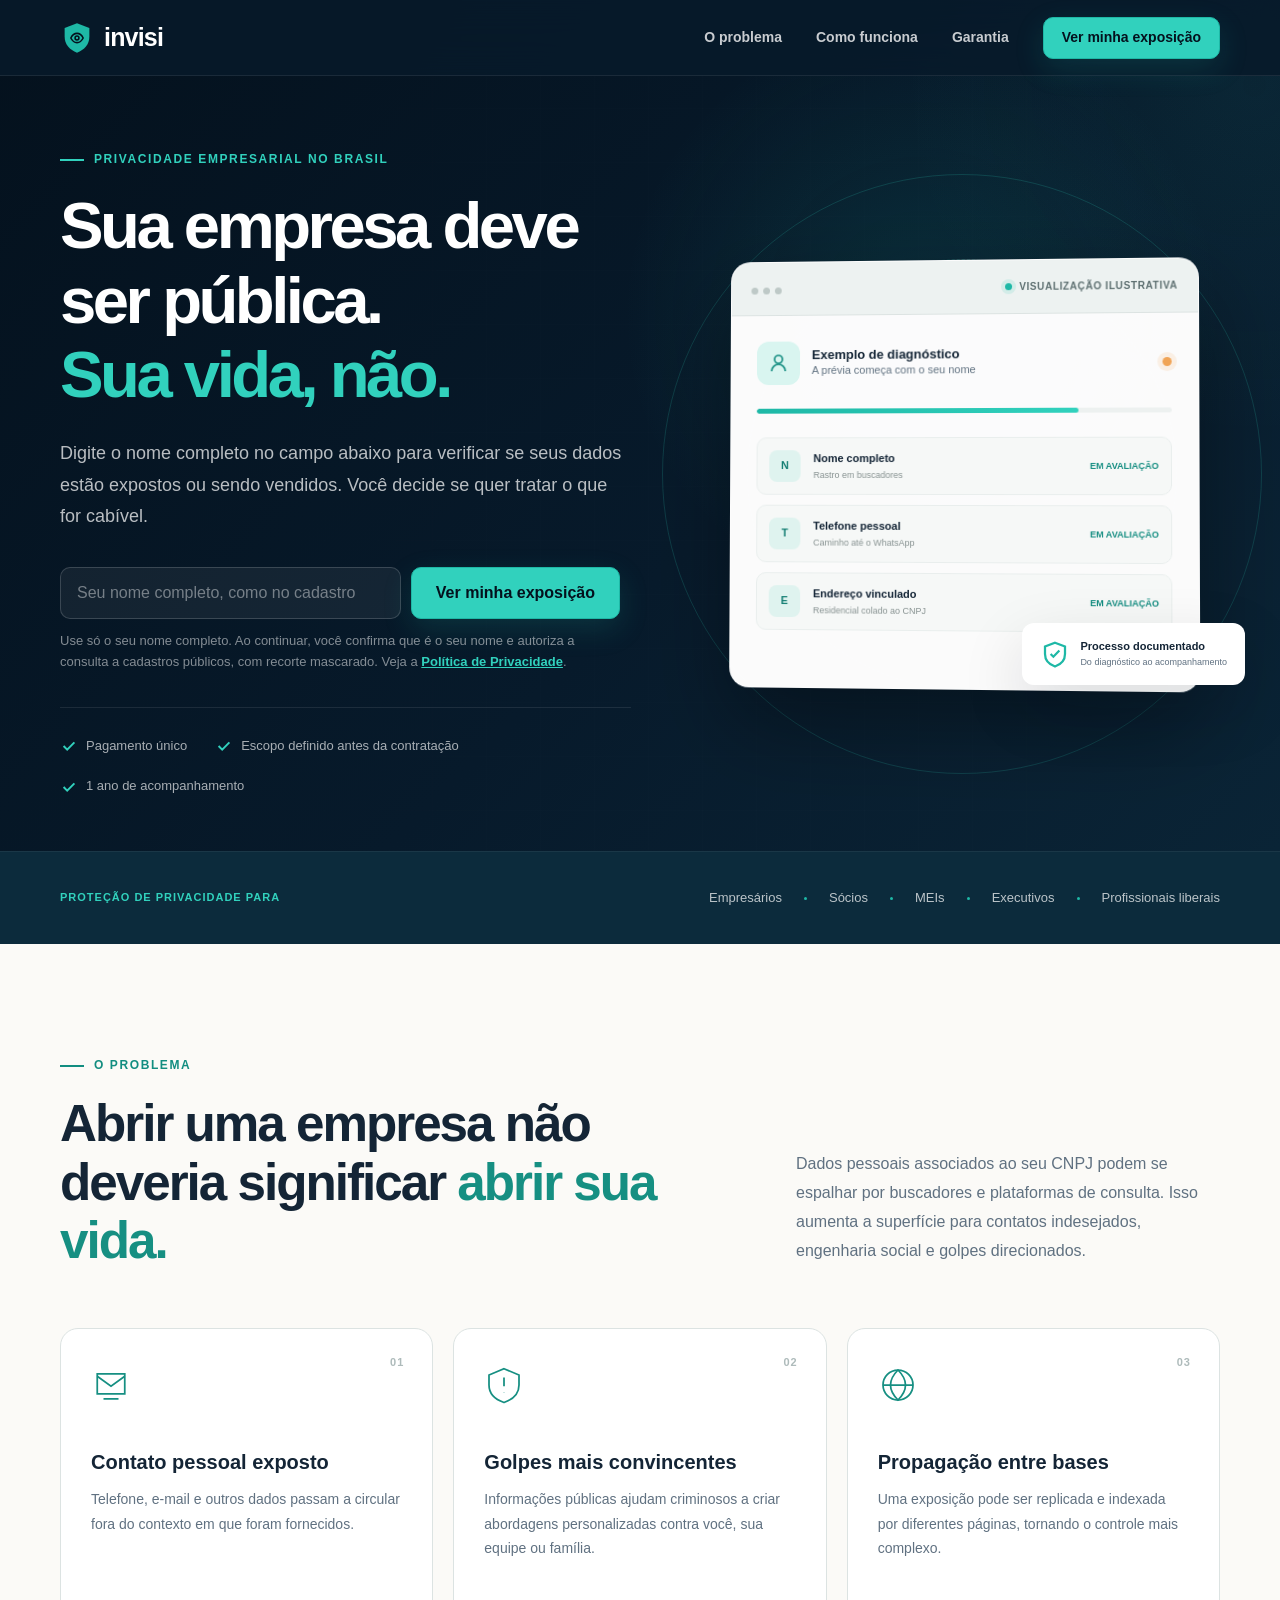
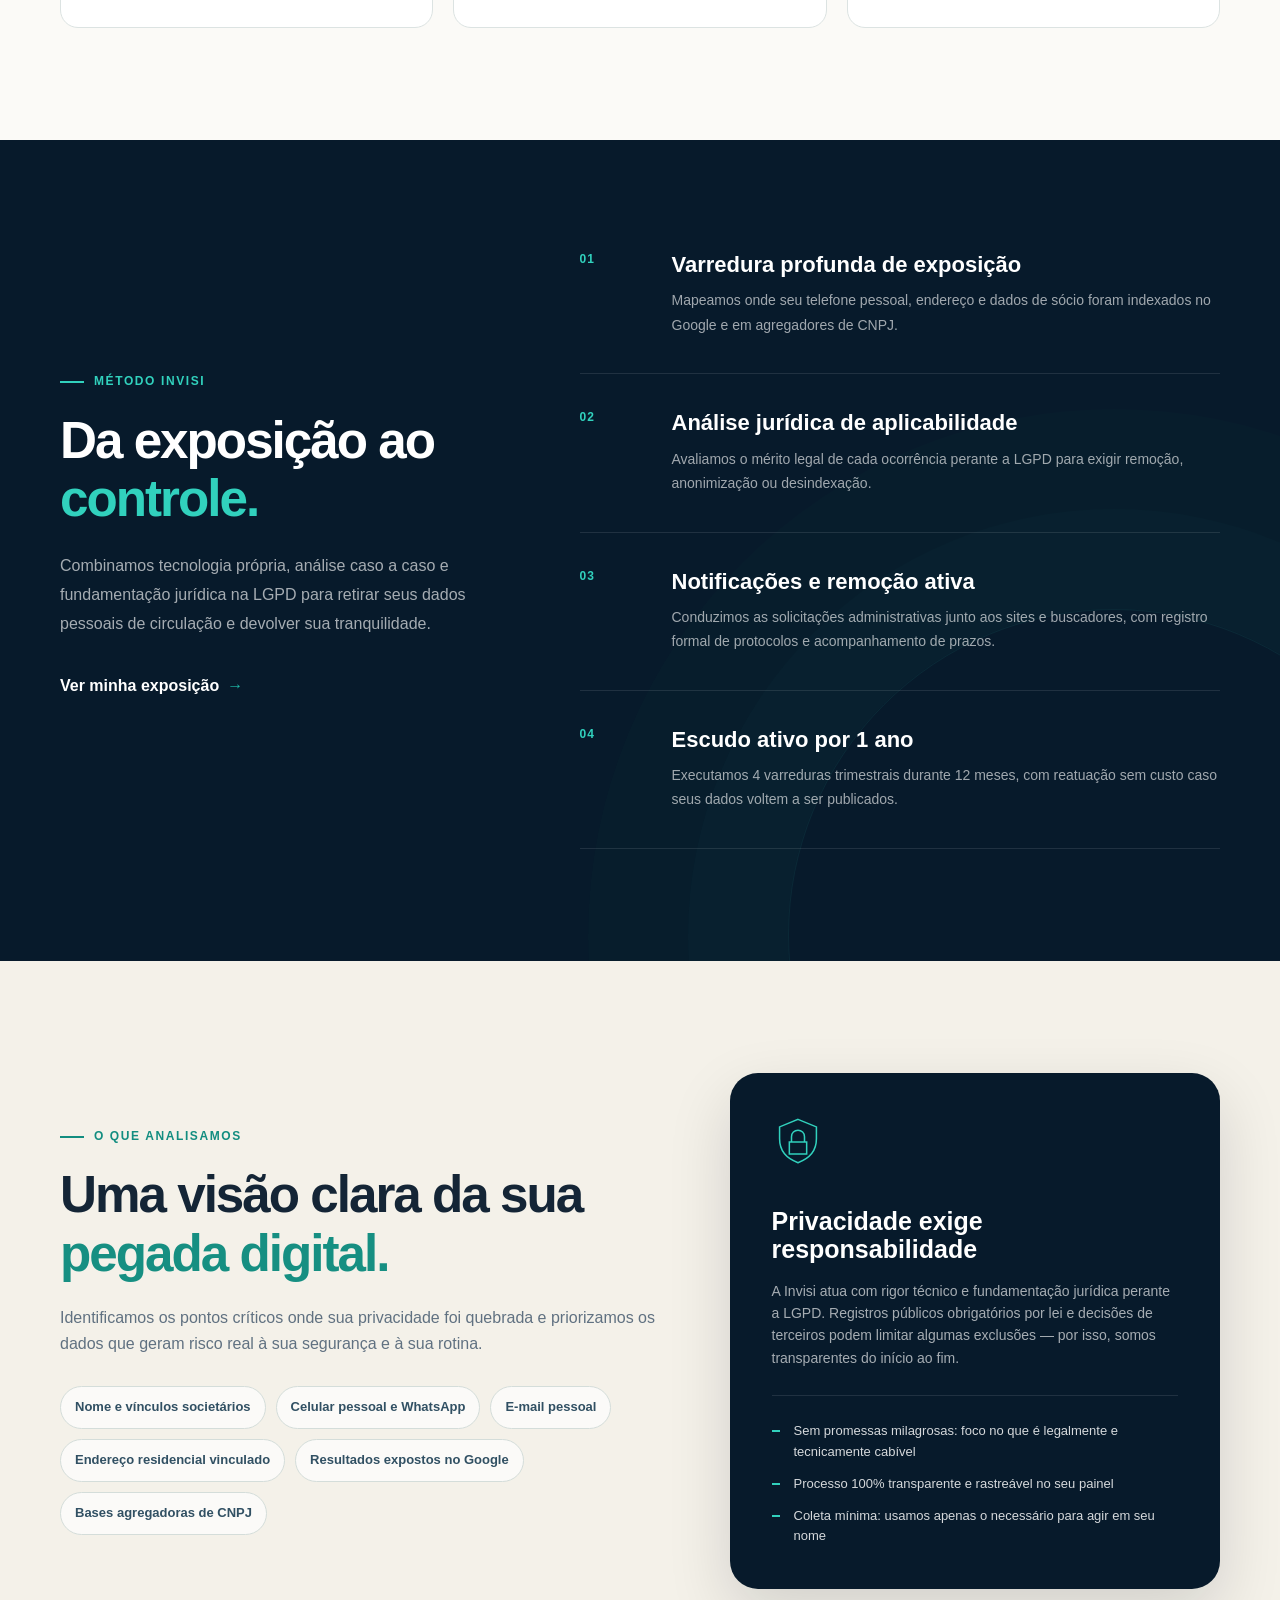
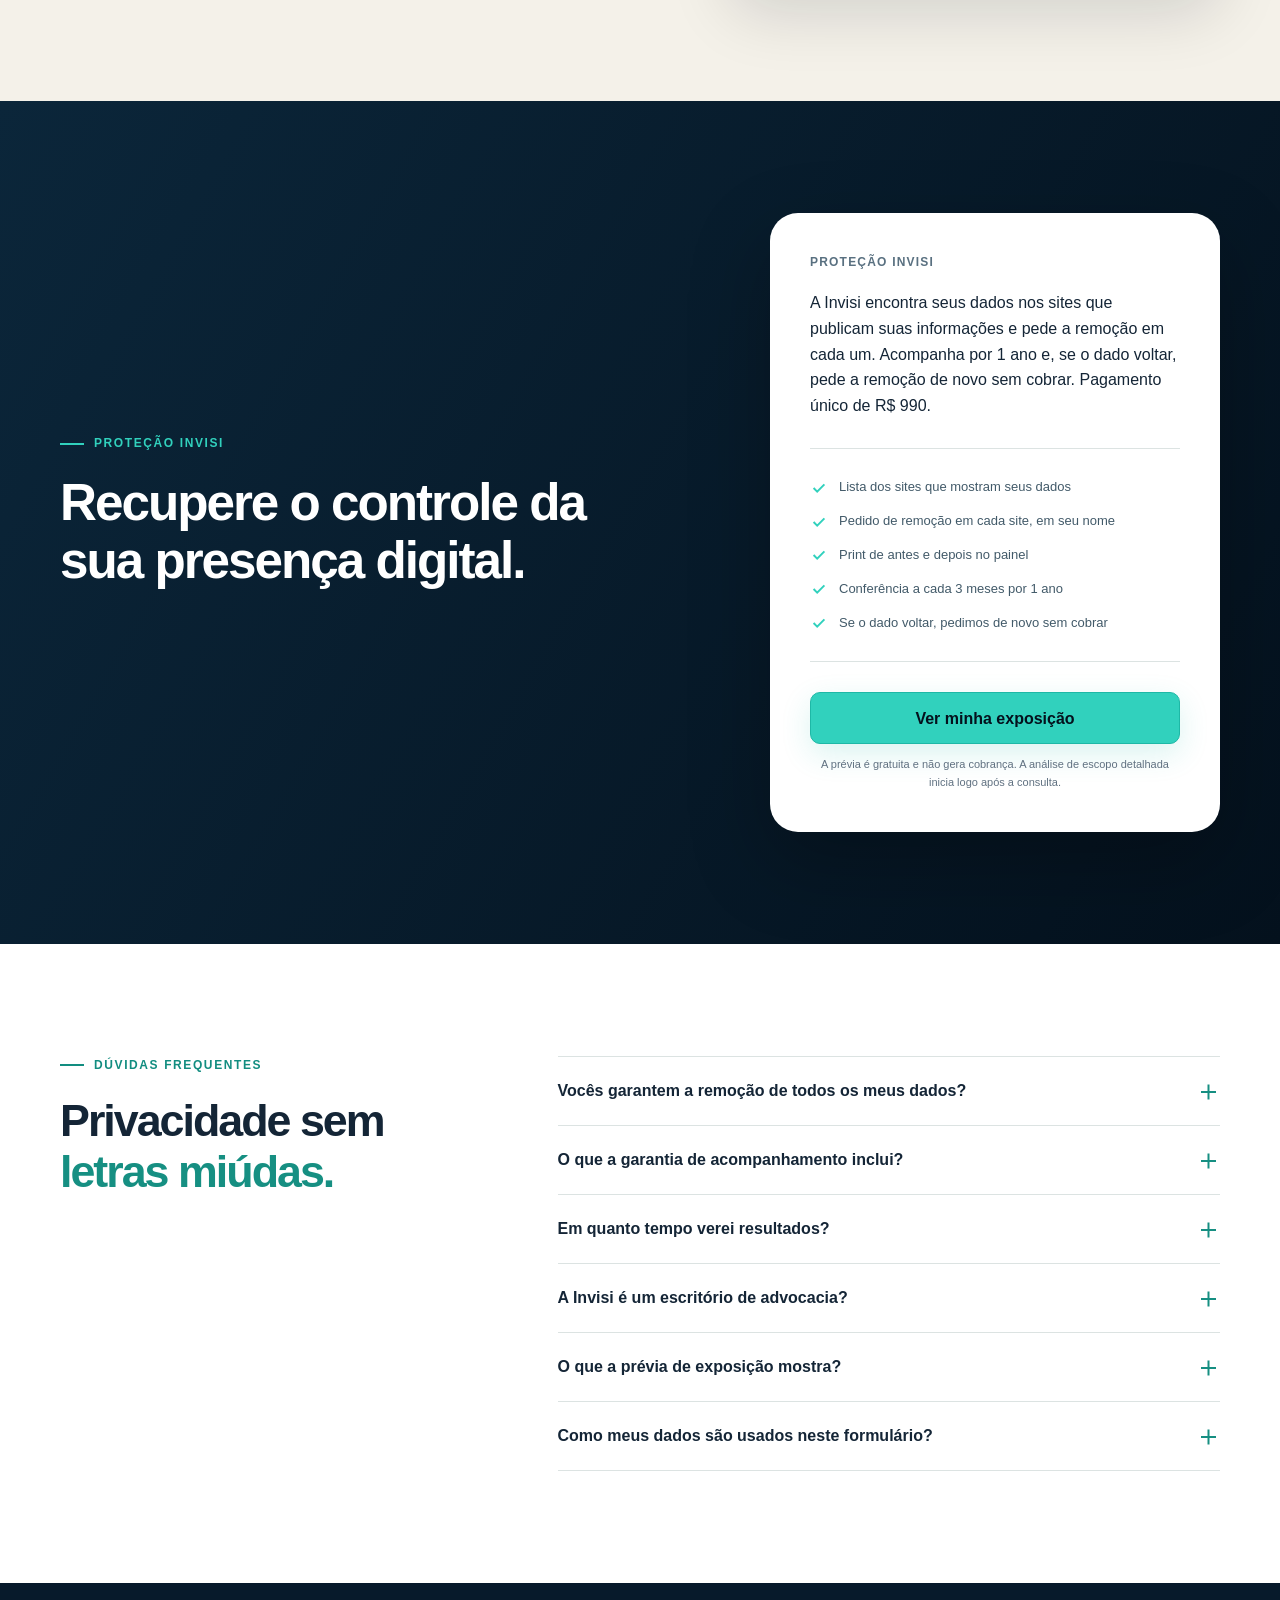
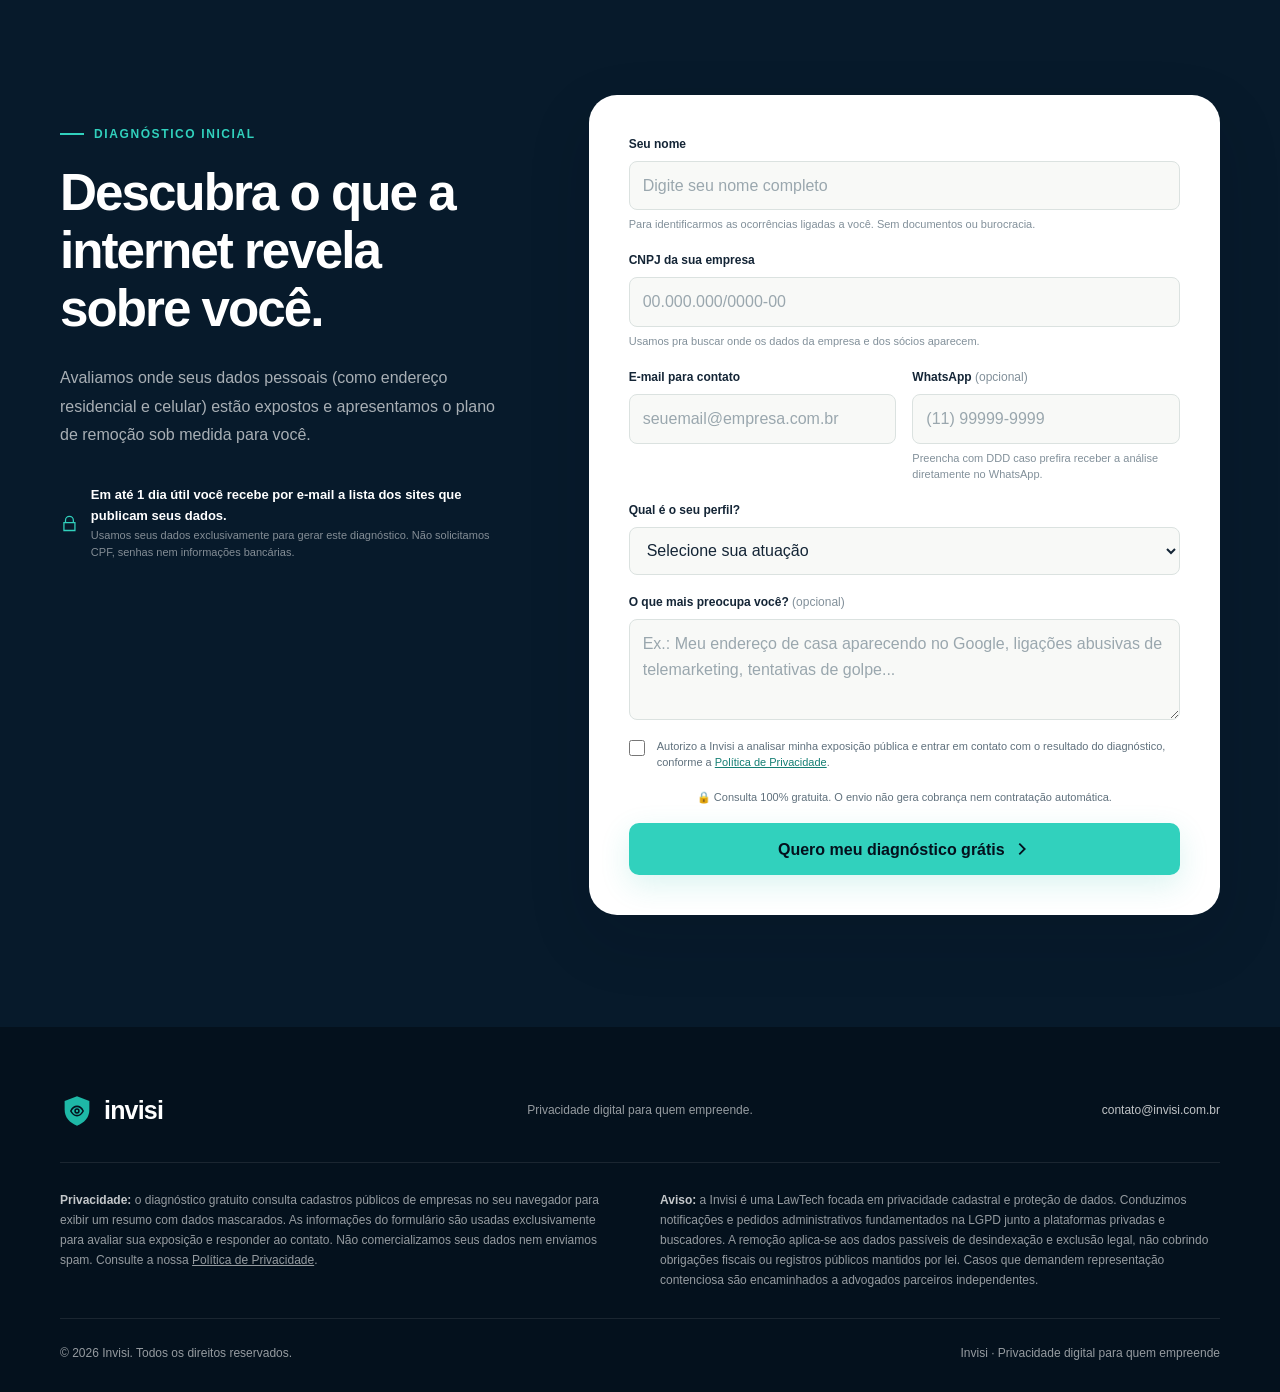
==== index.html @ 52945c20 "Mapeia ViewContent e Lead nos passos do funil, sem duplicar o Lead e sem ler os campos da página. A " ====
<!doctype html>
<html lang="pt-BR">
  <head>
    <meta charset="UTF-8" />
    <!-- Google tag (gtag.js) -->
    <script
      async
      src="https://www.googletagmanager.com/gtag/js?id=G-NJHBCVJHD8"
    ></script>
    <script>
      window.dataLayer = window.dataLayer || [];
      function gtag() {
        dataLayer.push(arguments);
      }
      gtag("js", new Date());
      gtag("config", "G-NJHBCVJHD8");
    </script>
    <!-- Meta Pixel Code -->
    <script>
      !function(f,b,e,v,n,t,s)
      {if(f.fbq)return;n=f.fbq=function(){n.callMethod?
      n.callMethod.apply(n,arguments):n.queue.push(arguments)};
      if(!f._fbq)f._fbq=n;n.push=n;n.loaded=!0;n.version='2.0';
      n.queue=[];t=b.createElement(e);t.async=!0;
      t.src=v;s=b.getElementsByTagName(e)[0];
      s.parentNode.insertBefore(t,s)}(window, document,'script',
      'https://connect.facebook.net/en_US/fbevents.js');
      fbq('set', 'autoConfig', false, '1470624634449778');
      fbq('init', '1470624634449778');
      fbq('track', 'PageView');
    </script>
    <!-- End Meta Pixel Code -->
    <meta name="viewport" content="width=device-width, initial-scale=1.0" />
    <meta
      name="description"
      content="A Invisi identifica a exposição de dados pessoais de empresários e conduz solicitações de remoção e desindexação quando aplicáveis, com acompanhamento por 1 ano."
    />
    <meta name="theme-color" content="#071a2b" />
    <meta
      property="og:title"
      content="Invisi | Privacidade para quem empreende"
    />
    <meta
      property="og:description"
      content="Sua empresa deve ser pública. Sua vida, não."
    />
    <meta property="og:type" content="website" />
    <meta property="og:locale" content="pt_BR" />
    <meta property="og:url" content="https://invisi.com.br/" />
    <link rel="canonical" href="https://invisi.com.br/" />
    <link rel="icon" href="favicon.svg" type="image/svg+xml" />
    <link rel="stylesheet" href="styles.css?v=20261016-1" />
    <title>Invisi | Privacidade para quem empreende</title>
  </head>
  <body>
    <noscript><img height="1" width="1" style="display:none" src="https://www.facebook.com/tr?id=1470624634449778&ev=PageView&noscript=1" /></noscript>
    <a class="skip-link" href="#conteudo">Ir para o conteúdo</a>

    <header class="site-header" id="inicio">
      <div class="container header-inner">
        <a class="brand" href="#inicio" aria-label="Invisi, página inicial">
          <svg class="brand-mark" viewBox="0 0 44 44" aria-hidden="true">
            <path
              d="M22 3 38 9v11c0 10.4-6.5 17.2-16 21C12.5 37.2 6 30.4 6 20V9l16-6Z"
            />
            <path d="M14 22s3-6 8-6 8 6 8 6-3 6-8 6-8-6-8-6Z" />
            <circle cx="22" cy="22" r="2.5" />
          </svg>
          <span>invisi</span>
        </a>

        <button
          class="menu-button"
          type="button"
          aria-expanded="false"
          aria-controls="main-nav"
        >
          <span class="sr-only">Abrir menu</span>
          <span></span><span></span><span></span>
        </button>

        <nav class="main-nav" id="main-nav" aria-label="Navegação principal">
          <a href="#problema">O problema</a>
          <a href="#como-funciona">Como funciona</a>
          <a href="#garantia">Garantia</a>
          <a class="button button-small" href="#espelho">Ver minha exposição</a>
        </nav>
      </div>
    </header>

    <main id="conteudo">
      <section class="hero">
        <div class="hero-grid container">
          <div class="hero-copy reveal">
            <p class="eyebrow">
              <span></span> Privacidade empresarial no Brasil
            </p>
            <h1>Sua empresa deve ser pública.<br /><em>Sua vida, não.</em></h1>
            <p class="hero-lead" data-mirror-lead>
              Digite o nome completo no campo abaixo para verificar se seus
              dados estão expostos ou sendo vendidos. Você decide se quer tratar
              o que for cabível.
            </p>
            <form
              class="mirror-form"
              id="espelho"
              action="#espelho"
              method="get"
              data-mirror-form
              novalidate
            >
              <label class="sr-only" for="mirror-name">Seu nome completo</label>
              <div class="mirror-row">
                <input
                  id="mirror-name"
                  name="nome"
                  type="text"
                  autocomplete="name"
                  maxlength="80"
                  spellcheck="false"
                  placeholder="Seu nome completo, como no cadastro"
                  aria-describedby="mirror-hint"
                  required
                />
                <button class="button" type="submit">
                  <span data-mirror-submit-label>Ver minha exposição</span>
                </button>
              </div>
              <p class="mirror-hint" id="mirror-hint">
                Use só o seu nome completo. Ao continuar, você confirma que é o
                seu nome e autoriza a consulta a cadastros públicos, com recorte
                mascarado. Veja a
                <a href="privacidade.html">Política de Privacidade</a>.
              </p>
              <p class="mirror-error" data-mirror-error role="alert" hidden></p>
            </form>
            <div class="mirror-conclusion" data-mirror-conclusion hidden>
              <p class="mirror-verdict" data-mirror-verdict></p>
              <div class="hero-actions">
                <a
                  class="button"
                  href="#avaliacao-inicial"
                  data-mirror-cta
                  data-intent-open
                  data-open-modal
                  >Quero meu diagnóstico grátis</a
                >
                <a class="text-link light" href="#como-funciona"
                  >Ver como a Invisi trata isso
                  <span aria-hidden="true">→</span></a
                >
              </div>
              <button class="mirror-reset" type="button" data-mirror-reset>
                Não é você? Corrigir o nome
              </button>
            </div>
            <ul class="trust-list" aria-label="Diferenciais">
              <li>
                <svg viewBox="0 0 20 20" aria-hidden="true">
                  <path d="m4 10 4 4 8-8" />
                </svg>
                Pagamento único
              </li>
              <li>
                <svg viewBox="0 0 20 20" aria-hidden="true">
                  <path d="m4 10 4 4 8-8" />
                </svg>
                Escopo definido antes da contratação
              </li>
              <li>
                <svg viewBox="0 0 20 20" aria-hidden="true">
                  <path d="m4 10 4 4 8-8" />
                </svg>
                1 ano de acompanhamento
              </li>
            </ul>
          </div>

          <div
            class="hero-visual reveal"
            data-mirror-visual
            aria-label="Prévia de exposição digital a partir do nome"
          >
            <div class="scan-card" data-mirror-card>
              <div class="scan-header">
                <div>
                  <span class="window-dot"></span
                  ><span class="window-dot"></span
                  ><span class="window-dot"></span>
                </div>
                <span class="secure-label"
                  ><span></span>
                  <b data-mirror-label>Visualização ilustrativa</b></span
                >
              </div>
              <div class="scan-body">
                <div class="identity-row">
                  <div class="identity-icon">
                    <svg viewBox="0 0 24 24" aria-hidden="true">
                      <path
                        d="M12 12a4 4 0 1 0 0-8 4 4 0 0 0 0 8Zm7 8a7 7 0 0 0-14 0"
                      />
                    </svg>
                  </div>
                  <div>
                    <strong data-mirror-who>Exemplo de diagnóstico</strong
                    ><span data-mirror-status
                      >A prévia começa com o seu nome</span
                    >
                  </div>
                  <div class="pulse-dot" data-mirror-pulse></div>
                </div>
                <div class="scan-progress" data-mirror-progress>
                  <span></span>
                </div>
                <div class="result-list" data-mirror-results>
                  <div class="result-item">
                    <span class="result-icon">N</span>
                    <div>
                      <strong>Nome completo</strong
                      ><small>Rastro em buscadores</small>
                    </div>
                    <b>Em avaliação</b>
                  </div>
                  <div class="result-item">
                    <span class="result-icon">T</span>
                    <div>
                      <strong>Telefone pessoal</strong
                      ><small>Caminho até o WhatsApp</small>
                    </div>
                    <b>Em avaliação</b>
                  </div>
                  <div class="result-item">
                    <span class="result-icon">E</span>
                    <div>
                      <strong>Endereço vinculado</strong
                      ><small>Residencial colado ao CNPJ</small>
                    </div>
                    <b>Em avaliação</b>
                  </div>
                </div>
                <p
                  class="mirror-live"
                  data-mirror-live
                  role="status"
                  aria-live="polite"
                ></p>
                <div class="mirror-insight" data-mirror-insight hidden></div>
                <a
                  class="button button-full mirror-card-cta"
                  href="#avaliacao-inicial"
                  data-mirror-card-cta
                  data-intent-open
                  data-open-modal
                  hidden
                  >Quero meu diagnóstico grátis</a
                >
              </div>
            </div>
            <div class="floating-badge badge-shield">
              <svg viewBox="0 0 24 24" aria-hidden="true">
                <path
                  d="M12 3 20 6v6c0 5-3.2 8.3-8 10-4.8-1.7-8-5-8-10V6l8-3Z"
                />
                <path d="m8.5 12 2.2 2.2 4.8-5" />
              </svg>
              <span
                ><strong>Processo documentado</strong
                ><small>Do diagnóstico ao acompanhamento</small></span
              >
            </div>
            <div class="privacy-orbit orbit-one"></div>
            <div class="privacy-orbit orbit-two"></div>
          </div>
        </div>
      </section>

      <section class="context-strip" aria-label="Público atendido">
        <div class="container strip-inner">
          <p>Proteção de privacidade para</p>
          <div class="audience-list">
            <span>Empresários</span><i></i><span>Sócios</span><i></i
            ><span>MEIs</span><i></i><span>Executivos</span><i></i
            ><span>Profissionais liberais</span>
          </div>
        </div>
      </section>

      <section class="problem section" id="problema">
        <div class="container">
          <div class="section-heading split-heading reveal">
            <div>
              <p class="eyebrow dark"><span></span> O problema</p>
              <h2>
                Abrir uma empresa não deveria significar
                <em>abrir sua vida.</em>
              </h2>
            </div>
            <p>
              Dados pessoais associados ao seu CNPJ podem se espalhar por
              buscadores e plataformas de consulta. Isso aumenta a superfície
              para contatos indesejados, engenharia social e golpes
              direcionados.
            </p>
          </div>

          <div class="risk-grid">
            <article class="risk-card reveal">
              <span class="card-number">01</span>
              <svg viewBox="0 0 32 32" aria-hidden="true">
                <path d="M5 7h22v16H5z" />
                <path d="m5 9 11 8L27 9M10 27h12" />
              </svg>
              <h3>Contato pessoal exposto</h3>
              <p>
                Telefone, e-mail e outros dados passam a circular fora do
                contexto em que foram fornecidos.
              </p>
            </article>
            <article class="risk-card reveal">
              <span class="card-number">02</span>
              <svg viewBox="0 0 32 32" aria-hidden="true">
                <path
                  d="M16 3 28 8v8c0 7-4.7 11.5-12 14C8.7 27.5 4 23 4 16V8l12-5Z"
                />
                <path d="M16 10v7m0 5v.1" />
              </svg>
              <h3>Golpes mais convincentes</h3>
              <p>
                Informações públicas ajudam criminosos a criar abordagens
                personalizadas contra você, sua equipe ou família.
              </p>
            </article>
            <article class="risk-card reveal">
              <span class="card-number">03</span>
              <svg viewBox="0 0 32 32" aria-hidden="true">
                <circle cx="16" cy="16" r="12" />
                <path
                  d="M4 16h24M16 4c4 4 6 8 6 12s-2 8-6 12c-4-4-6-8-6-12s2-8 6-12Z"
                />
              </svg>
              <h3>Propagação entre bases</h3>
              <p>
                Uma exposição pode ser replicada e indexada por diferentes
                páginas, tornando o controle mais complexo.
              </p>
            </article>
          </div>
        </div>
      </section>

      <!--
        BACKUP — copys originais do Bloco 2 (method, scope, offer) antes da atualização.
        Para reverter: apague o bloco ativo abaixo (de <section class="method section"> até o </section> da offer) e descomente este trecho.
      <section class="method section" id="como-funciona">
        <div class="container method-grid">
          <div class="method-intro reveal">
            <p class="eyebrow"><span></span> Método Invisi</p>
            <h2>Da exposição ao <em>controle.</em></h2>
            <p>
              Combinamos tecnologia, análise e um processo orientado pelos
              direitos previstos na LGPD para tratar cada ocorrência de forma
              responsável.
            </p>
            <a class="text-link light" href="#espelho"
              >Ver minha exposição <span aria-hidden="true">→</span></a
            >
          </div>

          <ol class="steps-list">
            <li class="reveal">
              <span>01</span>
              <div>
                <h3>Varredura de exposição</h3>
                <p>
                  Mapeamos referências aos seus dados pessoais em buscadores e
                  fontes online relevantes.
                </p>
              </div>
            </li>
            <li class="reveal">
              <span>02</span>
              <div>
                <h3>Análise de aplicabilidade</h3>
                <p>
                  Classificamos as ocorrências e avaliamos quais medidas são
                  cabíveis em cada fonte.
                </p>
              </div>
            </li>
            <li class="reveal">
              <span>03</span>
              <div>
                <h3>Solicitações e acompanhamento</h3>
                <p>
                  Conduzimos pedidos elegíveis, registramos respostas e
                  acompanhamos o andamento.
                </p>
              </div>
            </li>
            <li class="reveal">
              <span>04</span>
              <div>
                <h3>Acompanhamento definido</h3>
                <p>
                  Durante 1 ano, fazemos quatro verificações trimestrais das
                  ocorrências tratadas no diagnóstico inicial.
                </p>
              </div>
            </li>
          </ol>
        </div>
      </section>

      <section class="scope section">
        <div class="container scope-grid">
          <div class="scope-panel reveal">
            <p class="eyebrow dark"><span></span> O que analisamos</p>
            <h2>Uma visão clara da sua <em>pegada digital.</em></h2>
            <p>
              O diagnóstico prioriza dados que possam ampliar riscos à sua
              privacidade pessoal.
            </p>
            <div class="scope-tags">
              <span>Nome e vínculos</span>
              <span>Telefone pessoal</span>
              <span>E-mail exposto</span>
              <span>Endereço associado</span>
              <span>Resultados em buscadores</span>
              <span>Bases agregadoras</span>
            </div>
          </div>
          <aside class="principles-card reveal">
            <svg viewBox="0 0 48 48" aria-hidden="true">
              <path
                d="M24 4 41 11v11c0 11.2-6.7 18.3-17 22-10.3-3.7-17-10.8-17-22V11l17-7Z"
              />
              <path d="M18 25v-5a6 6 0 0 1 12 0v5m-14 0h16v11H16z" />
            </svg>
            <h3>Privacidade exige responsabilidade</h3>
            <p>
              A Invisi atua apenas sobre medidas técnica e juridicamente
              aplicáveis. Registros públicos, obrigações legais e decisões de
              terceiros podem limitar uma remoção.
            </p>
            <ul>
              <li>Sem promessas impossíveis</li>
              <li>Processo rastreável</li>
              <li>Coleta mínima de dados</li>
            </ul>
          </aside>
        </div>
      </section>

      <section class="offer section" id="garantia">
        <div class="container offer-grid">
          <div class="offer-copy reveal">
            <p class="eyebrow"><span></span> Proteção Invisi</p>
            <h2>Recupere o controle da sua presença digital.</h2>
            <p>Diagnóstico, atuação e acompanhamento em um único serviço.</p>
            <div class="guarantee-callout">
              <span class="guarantee-icon">1</span>
              <div>
                <strong>Garantia de acompanhamento por 1 ano</strong>
                <p>
                  Após o relatório inicial, fazemos quatro revisões trimestrais
                  do que entrou no escopo. Se algo reaparecer, analisamos de
                  novo e reapresentamos os pedidos que ainda forem cabíveis, sem
                  cobrança extra. A garantia cobre execução e acompanhamento —
                  não decisões de terceiros nem a remoção de todos os dados da
                  internet.
                </p>
              </div>
            </div>
          </div>

          <div class="price-card reveal">
            <p>Proteção Invisi</p>
            <ul>
              <li>
                <svg viewBox="0 0 20 20" aria-hidden="true">
                  <path d="m4 10 4 4 8-8" /></svg
                >Diagnóstico de exposição
              </li>
              <li>
                <svg viewBox="0 0 20 20" aria-hidden="true">
                  <path d="m4 10 4 4 8-8" /></svg
                >Análise individual das ocorrências
              </li>
              <li>
                <svg viewBox="0 0 20 20" aria-hidden="true">
                  <path d="m4 10 4 4 8-8" /></svg
                >Solicitações elegíveis de tratamento
              </li>
              <li>
                <svg viewBox="0 0 20 20" aria-hidden="true">
                  <path d="m4 10 4 4 8-8" /></svg
                >Acompanhamento documentado
              </li>
              <li>
                <svg viewBox="0 0 20 20" aria-hidden="true">
                  <path d="m4 10 4 4 8-8" /></svg
                >4 verificações trimestrais em 1 ano
              </li>
            </ul>
            <p class="price-scope">
              Após a avaliação inicial, você recebe o escopo com as fontes e
              ocorrências incluídas, os limites do atendimento e o prazo
              estimado. A contratação só ocorre após sua aprovação.
            </p>
            <a class="button button-full" href="#espelho"
              >Ver minha exposição</a
            >
            <p class="price-note">
              A prévia não gera cobrança. A avaliação de escopo começa depois do
              contato.
            </p>
          </div>
        </div>
      </section>
      -->

      <section class="method section" id="como-funciona">
        <div class="container method-grid">
          <div class="method-intro reveal">
            <p class="eyebrow"><span></span> Método Invisi</p>
            <h2>Da exposição ao <em>controle.</em></h2>
            <p>
              Combinamos tecnologia própria, análise caso a caso e
              fundamentação jurídica na LGPD para retirar seus dados pessoais
              de circulação e devolver sua tranquilidade.
            </p>
            <a class="text-link light" href="#espelho"
              >Ver minha exposição <span aria-hidden="true">→</span></a
            >
          </div>

          <ol class="steps-list">
            <li class="reveal">
              <span>01</span>
              <div>
                <h3>Varredura profunda de exposição</h3>
                <p>
                  Mapeamos onde seu telefone pessoal, endereço e dados de sócio
                  foram indexados no Google e em agregadores de CNPJ.
                </p>
              </div>
            </li>
            <li class="reveal">
              <span>02</span>
              <div>
                <h3>Análise jurídica de aplicabilidade</h3>
                <p>
                  Avaliamos o mérito legal de cada ocorrência perante a LGPD
                  para exigir remoção, anonimização ou desindexação.
                </p>
              </div>
            </li>
            <li class="reveal">
              <span>03</span>
              <div>
                <h3>Notificações e remoção ativa</h3>
                <p>
                  Conduzimos as solicitações administrativas junto aos sites e
                  buscadores, com registro formal de protocolos e
                  acompanhamento de prazos.
                </p>
              </div>
            </li>
            <li class="reveal">
              <span>04</span>
              <div>
                <h3>Escudo ativo por 1 ano</h3>
                <p>
                  Executamos 4 varreduras trimestrais durante 12 meses, com
                  reatuação sem custo caso seus dados voltem a ser publicados.
                </p>
              </div>
            </li>
          </ol>
        </div>
      </section>

      <section class="scope section">
        <div class="container scope-grid">
          <div class="scope-panel reveal">
            <p class="eyebrow dark"><span></span> O que analisamos</p>
            <h2>Uma visão clara da sua <em>pegada digital.</em></h2>
            <p>
              Identificamos os pontos críticos onde sua privacidade foi
              quebrada e priorizamos os dados que geram risco real à sua
              segurança e à sua rotina.
            </p>
            <div class="scope-tags">
              <span>Nome e vínculos societários</span>
              <span>Celular pessoal e WhatsApp</span>
              <span>E-mail pessoal</span>
              <span>Endereço residencial vinculado</span>
              <span>Resultados expostos no Google</span>
              <span>Bases agregadoras de CNPJ</span>
            </div>
          </div>
          <aside class="principles-card reveal">
            <svg viewBox="0 0 48 48" aria-hidden="true">
              <path
                d="M24 4 41 11v11c0 11.2-6.7 18.3-17 22-10.3-3.7-17-10.8-17-22V11l17-7Z"
              />
              <path d="M18 25v-5a6 6 0 0 1 12 0v5m-14 0h16v11H16z" />
            </svg>
            <h3>Privacidade exige responsabilidade</h3>
            <p>
              A Invisi atua com rigor técnico e fundamentação jurídica perante
              a LGPD. Registros públicos obrigatórios por lei e decisões de
              terceiros podem limitar algumas exclusões — por isso, somos
              transparentes do início ao fim.
            </p>
            <ul>
              <li>
                Sem promessas milagrosas: foco no que é legalmente e
                tecnicamente cabível
              </li>
              <li>Processo 100% transparente e rastreável no seu painel</li>
              <li>
                Coleta mínima: usamos apenas o necessário para agir em seu nome
              </li>
            </ul>
          </aside>
        </div>
      </section>

      <section class="offer section" id="garantia">
        <div class="container offer-grid">
          <div class="offer-copy reveal">
            <p class="eyebrow"><span></span> Proteção Invisi</p>
            <h2>Recupere o controle da sua presença digital.</h2>
          </div>

          <div class="price-card reveal">
            <p>Proteção Invisi</p>
            <p>
              A Invisi encontra seus dados nos sites que publicam suas
              informações e pede a remoção em cada um. Acompanha por 1 ano e,
              se o dado voltar, pede a remoção de novo sem cobrar. Pagamento
              único de R$ 990.
            </p>
            <ul>
              <li>
                <svg viewBox="0 0 20 20" aria-hidden="true">
                  <path d="m4 10 4 4 8-8" /></svg
                >Lista dos sites que mostram seus dados
              </li>
              <li>
                <svg viewBox="0 0 20 20" aria-hidden="true">
                  <path d="m4 10 4 4 8-8" /></svg
                >Pedido de remoção em cada site, em seu nome
              </li>
              <li>
                <svg viewBox="0 0 20 20" aria-hidden="true">
                  <path d="m4 10 4 4 8-8" /></svg
                >Print de antes e depois no painel
              </li>
              <li>
                <svg viewBox="0 0 20 20" aria-hidden="true">
                  <path d="m4 10 4 4 8-8" /></svg
                >Conferência a cada 3 meses por 1 ano
              </li>
              <li>
                <svg viewBox="0 0 20 20" aria-hidden="true">
                  <path d="m4 10 4 4 8-8" /></svg
                >Se o dado voltar, pedimos de novo sem cobrar
              </li>
            </ul>
            <a class="button button-full" href="#espelho"
              >Ver minha exposição</a
            >
            <p class="price-note">
              A prévia é gratuita e não gera cobrança. A análise de escopo
              detalhada inicia logo após a consulta.
            </p>
          </div>
        </div>
      </section>

      <!--
        BACKUP — copys originais do Bloco 3 (faq, contact) antes da atualização.
        Para reverter: apague o bloco ativo abaixo (de <section class="faq section"> até o </section> da contact) e descomente este trecho.
      <section class="faq section">
        <div class="container faq-grid">
          <div class="section-heading reveal">
            <p class="eyebrow dark"><span></span> Dúvidas frequentes</p>
            <h2>Privacidade sem <em>letras miúdas.</em></h2>
          </div>
          <div class="accordion" data-accordion>
            <details class="reveal">
              <summary>
                Vocês garantem a remoção de todos os meus dados?<span></span>
              </summary>
              <p>
                Não. Remoção depende da fonte, da finalidade, de obrigações
                legais e da decisão de terceiros. O que garantimos é executar e
                acompanhar as medidas elegíveis do escopo.
              </p>
            </details>
            <details class="reveal">
              <summary>
                O que a garantia de acompanhamento inclui?<span></span>
              </summary>
              <p>
                Inclui revisões das URLs e ocorrências registradas no relatório
                inicial aos 3, 6, 9 e 12 meses. Se uma delas reaparecer, fazemos
                uma nova análise e reapresentamos os pedidos que continuarem
                aplicáveis, sem cobrança adicional. Novas fontes ou situações
                que não faziam parte do diagnóstico inicial são avaliadas
                separadamente.
              </p>
            </details>
            <details class="reveal">
              <summary>Em quanto tempo verei resultados?<span></span></summary>
              <p>
                Cada plataforma possui prazos e critérios próprios. Após o
                diagnóstico, apresentamos as ocorrências e acompanhamos as
                respostas, mantendo você informado sobre o andamento.
              </p>
            </details>
            <details class="reveal">
              <summary>
                A Invisi é um escritório de advocacia?<span></span>
              </summary>
              <p>
                Não. A Invisi é uma empresa de tecnologia e serviços de
                privacidade. Casos que exijam atuação jurídica especializada
                podem demandar encaminhamento a profissional habilitado.
              </p>
            </details>
            <details class="reveal">
              <summary>
                O que a prévia de exposição mostra?<span></span>
              </summary>
              <p>
                A prévia usa o nome que você digitou para consultar cadastros
                públicos de sócio e CNPJ. Se achar telefone, e-mail, endereço ou
                documento, mostra o recorte mascarado — incompleto. Sem CPF nem
                CNPJ. Se não achar, dizemos que não achou. Diagnóstico, pedidos
                cabíveis e acompanhamento de 1 ano começam depois do contato.
              </p>
            </details>
            <details class="reveal">
              <summary>
                Como meus dados são usados neste formulário?<span></span>
              </summary>
              <p>
                Os dados informados são usados para avaliar esta solicitação e
                responder ao contato. O WhatsApp é opcional. Não envie CPF,
                documentos, senhas ou dados financeiros neste formulário.
              </p>
            </details>
          </div>
        </div>
      </section>

      <section class="contact section" id="diagnostico">
        <div class="container contact-grid">
          <div class="contact-copy reveal">
            <p class="eyebrow"><span></span> Diagnóstico inicial</p>
            <h2 data-contact-title>
              Descubra o que a internet revela sobre você.
            </h2>
            <p data-contact-text>
              Após o envio, faremos uma avaliação inicial da demanda e
              entraremos em contato para confirmar o escopo e os próximos
              passos.
            </p>
            <div class="confidential-note">
              <svg viewBox="0 0 24 24" aria-hidden="true">
                <path d="M7 11V8a5 5 0 0 1 10 0v3m-12 0h14v10H5z" />
              </svg>
              <span
                ><strong>Dados usados somente para esta solicitação</strong
                ><small
                  >Não envie CPF, documentos, senhas ou dados
                  financeiros.</small
                ></span
              >
            </div>
          </div>

          <form
            class="lead-form reveal"
            action="https://api.web3forms.com/submit"
            method="POST"
            data-lead-form
          >
            <input
              type="hidden"
              name="access_key"
              value="158390c0-432f-4ec7-aab9-e640e631f481"
            />
            <input
              type="hidden"
              name="subject"
              value="Novo lead da landing page Invisi"
            />
            <input
              type="hidden"
              name="redirect"
              value="https://invisi.com.br/obrigado.html"
            />
            <input type="hidden" name="from_name" value="Invisi" />
            <input
              type="checkbox"
              name="botcheck"
              class="honeypot"
              style="display: none"
              tabindex="-1"
              autocomplete="off"
              aria-hidden="true"
            />
            <input
              type="hidden"
              name="Previa_exposicao"
              value="Nao"
              data-preview-field
            />
            <input
              type="hidden"
              name="Nome_consultado"
              value=""
              data-consulted-name
            />
            <input
              type="hidden"
              name="Campos_encontrados"
              value=""
              data-opened-paths
            />
            <input type="hidden" name="UTM_source" value="" />
            <input type="hidden" name="UTM_medium" value="" />
            <input type="hidden" name="UTM_campaign" value="" />
            <input type="hidden" name="UTM_content" value="" />

            <div class="field full-field">
              <label for="nome">Seu nome</label>
              <input
                id="nome"
                name="Nome"
                type="text"
                autocomplete="name"
                placeholder="Nome e sobrenome"
                aria-describedby="nome-ajuda"
                required
              />
              <p class="field-hint" id="nome-ajuda">
                Para falarmos com você. Não envie CPF nem documento.
              </p>
            </div>
            <div class="form-row">
              <div class="field">
                <label for="email">E-mail para retorno</label>
                <input
                  id="email"
                  name="Email"
                  type="email"
                  autocomplete="email"
                  placeholder="voce@empresa.com.br"
                  required
                />
              </div>
              <div class="field">
                <label for="telefone">WhatsApp <span>(opcional)</span></label>
                <input
                  id="telefone"
                  name="WhatsApp"
                  type="tel"
                  autocomplete="tel"
                  inputmode="numeric"
                  placeholder="(11) 99999-9999"
                  maxlength="15"
                  pattern="\([0-9]{2}\) [0-9]{5}-[0-9]{4}"
                  title="Informe um celular brasileiro com DDD, no formato (11) 99999-9999"
                  aria-describedby="telefone-ajuda"
                  data-phone-mask
                />
                <p class="field-hint" id="telefone-ajuda">
                  Celular com DDD, só se quiser retorno por WhatsApp.
                </p>
              </div>
            </div>
            <div class="field full-field">
              <label for="perfil">Qual é o seu perfil?</label>
              <select id="perfil" name="Perfil" required>
                <option value="" selected disabled>Selecione uma opção</option>
                <option>Empresário(a) ou sócio(a)</option>
                <option>MEI</option>
                <option>Executivo(a)</option>
                <option>Profissional liberal</option>
                <option>Outro</option>
              </select>
            </div>
            <div class="field full-field">
              <label for="preocupacao"
                >O que mais preocupa você? <span>(opcional)</span></label
              >
              <textarea
                id="preocupacao"
                name="Preocupacao"
                rows="3"
                placeholder="Ex.: telefone pessoal aparecendo em resultados de busca"
              ></textarea>
            </div>
            <label class="consent">
              <input
                type="checkbox"
                name="Consentimento"
                value="Aceito"
                required
              />
              <span
                >Autorizo a Invisi a usar estes dados para entrar em contato
                sobre o diagnóstico, conforme a
                <a href="privacidade.html" target="_blank" rel="noopener"
                  >Política de Privacidade</a
                >.</span
              >
            </label>
            <p class="form-note">
              O envio não gera cobrança nem contratação. Você receberá as
              condições do serviço antes de decidir.
            </p>
            <button class="button button-full submit-button" type="submit">
              <span>Pedir avaliação inicial</span>
              <svg viewBox="0 0 20 20" aria-hidden="true">
                <path d="m7 4 6 6-6 6" />
              </svg>
            </button>
            <p class="form-status" role="status" aria-live="polite"></p>
          </form>
        </div>
      </section>
      -->

      <section class="faq section">
        <div class="container faq-grid">
          <div class="section-heading reveal">
            <p class="eyebrow dark"><span></span> Dúvidas frequentes</p>
            <h2>Privacidade sem <em>letras miúdas.</em></h2>
          </div>
          <div class="accordion" data-accordion>
            <details class="reveal">
              <summary>
                Vocês garantem a remoção de todos os meus dados?<span></span>
              </summary>
              <p>
                Removemos e desindexamos o que é técnica e legalmente cabível
                pela LGPD em agregadores privados e no Google. Não prometemos
                apagar registros governamentais obrigatórios por lei.
              </p>
            </details>
            <details class="reveal">
              <summary>
                O que a garantia de acompanhamento inclui?<span></span>
              </summary>
              <p>
                4 varreduras trimestrais ao longo de 12 meses. Se os dados
                tratados voltarem a aparecer nessas fontes, reabrimos as
                notificações sem nenhum custo extra.
              </p>
            </details>
            <details class="reveal">
              <summary>Em quanto tempo verei resultados?<span></span></summary>
              <p>
                O inventário inicial é liberado nos primeiros dias. As
                plataformas privadas costumam responder e remover em poucas
                semanas, e você acompanha tudo pelo painel.
              </p>
            </details>
            <details class="reveal">
              <summary>
                A Invisi é um escritório de advocacia?<span></span>
              </summary>
              <p>
                Somos uma LawTech de privacidade. Conduzimos as notificações
                técnicas e administrativas fundamentadas na LGPD. Casos que
                exijam processos judiciais são direcionados a advogados
                parceiros.
              </p>
            </details>
            <details class="reveal">
              <summary>
                O que a prévia de exposição mostra?<span></span>
              </summary>
              <p>
                Mostra em quais buscadores e agregadores de CNPJ o seu telefone,
                endereço e nome de sócio estão expostos publicamente, com
                recortes mascarados para proteger a sua segurança.
              </p>
            </details>
            <details class="reveal">
              <summary>
                Como meus dados são usados neste formulário?<span></span>
              </summary>
              <p>
                Usamos exclusivamente para gerar o seu diagnóstico de exposição.
                Não vendemos, não compartilhamos e não enviamos spam.
              </p>
            </details>
          </div>
        </div>
      </section>

      <section class="contact section" id="diagnostico">
        <div class="container contact-grid">
          <div class="contact-copy reveal">
            <p class="eyebrow"><span></span> Diagnóstico inicial</p>
            <h2 data-contact-title>
              Descubra o que a internet revela sobre você.
            </h2>
            <p data-contact-text>
              Avaliamos onde seus dados pessoais (como endereço residencial e
              celular) estão expostos e apresentamos o plano de remoção sob
              medida para você.
            </p>
            <div class="confidential-note">
              <svg viewBox="0 0 24 24" aria-hidden="true">
                <path d="M7 11V8a5 5 0 0 1 10 0v3m-12 0h14v10H5z" />
              </svg>
              <span
                ><strong
                  >Em até 1 dia útil você recebe por e-mail a lista dos sites
                  que publicam seus dados.</strong
                ><small
                  >Usamos seus dados exclusivamente para gerar este
                  diagnóstico. Não solicitamos CPF, senhas nem informações
                  bancárias.</small
                ></span
              >
            </div>
          </div>

          <form
            class="lead-form reveal"
            action="https://api.web3forms.com/submit"
            method="POST"
            data-lead-form
          >
            <input
              type="hidden"
              name="access_key"
              value="158390c0-432f-4ec7-aab9-e640e631f481"
            />
            <input
              type="hidden"
              name="subject"
              value="Novo lead da landing page Invisi"
            />
            <input
              type="hidden"
              name="redirect"
              value="https://invisi.com.br/obrigado.html"
            />
            <input type="hidden" name="from_name" value="Invisi" />
            <input
              type="checkbox"
              name="botcheck"
              class="honeypot"
              style="display: none"
              tabindex="-1"
              autocomplete="off"
              aria-hidden="true"
            />
            <input
              type="hidden"
              name="Previa_exposicao"
              value="Nao"
              data-preview-field
            />
            <input
              type="hidden"
              name="Nome_consultado"
              value=""
              data-consulted-name
            />
            <input
              type="hidden"
              name="Campos_encontrados"
              value=""
              data-opened-paths
            />
            <input type="hidden" name="UTM_source" value="" />
            <input type="hidden" name="UTM_medium" value="" />
            <input type="hidden" name="UTM_campaign" value="" />
            <input type="hidden" name="UTM_content" value="" />

            <div class="field full-field">
              <label for="nome">Seu nome</label>
              <input
                id="nome"
                name="Nome"
                type="text"
                autocomplete="name"
                placeholder="Digite seu nome completo"
                aria-describedby="nome-ajuda"
                required
              />
              <p class="field-hint" id="nome-ajuda">
                Para identificarmos as ocorrências ligadas a você. Sem
                documentos ou burocracia.
              </p>
            </div>
            <input
              type="text"
              name="hp"
              class="honeypot"
              value=""
              style="display: none"
              tabindex="-1"
              autocomplete="off"
              aria-hidden="true"
            />

            <div class="field">
              <label for="cnpj">CNPJ da sua empresa</label>
              <input
                id="cnpj"
                name="CNPJ"
                type="text"
                inputmode="numeric"
                autocomplete="off"
                spellcheck="false"
                placeholder="00.000.000/0000-00"
                maxlength="18"
                aria-describedby="cnpj-ajuda"
                data-cnpj
                required
              />
              <p class="field-hint" id="cnpj-ajuda">
                Usamos pra buscar onde os dados da empresa e dos sócios
                aparecem.
              </p>
              <p
                class="field-error"
                id="cnpj-erro"
                data-cnpj-error
                role="alert"
                hidden
              ></p>
            </div>
            <input type="hidden" name="cnpj" value="" data-cnpj-digits />

            <div class="form-row">
              <div class="field">
                <label for="email">E-mail para contato</label>
                <input
                  id="email"
                  name="Email"
                  type="email"
                  autocomplete="email"
                  placeholder="seuemail@empresa.com.br"
                  required
                />
              </div>
              <div class="field">
                <label for="telefone">WhatsApp <span>(opcional)</span></label>
                <input
                  id="telefone"
                  name="WhatsApp"
                  type="tel"
                  autocomplete="tel"
                  inputmode="numeric"
                  placeholder="(11) 99999-9999"
                  maxlength="15"
                  pattern="\([0-9]{2}\) [0-9]{5}-[0-9]{4}"
                  title="Informe um celular brasileiro com DDD, no formato (11) 99999-9999"
                  aria-describedby="telefone-ajuda"
                  data-phone-mask
                />
                <p class="field-hint" id="telefone-ajuda">
                  Preencha com DDD caso prefira receber a análise diretamente
                  no WhatsApp.
                </p>
              </div>
            </div>
            <div class="field full-field">
              <label for="perfil">Qual é o seu perfil?</label>
              <select id="perfil" name="Perfil" required>
                <option value="" selected disabled>
                  Selecione sua atuação
                </option>
                <option>MEI ou Empresário Individual</option>
                <option>Sócio ou Dono de Empresa (LTDA / S.A.)</option>
                <option>Administrador ou Executivo</option>
                <option>Profissional Liberal / Autônomo com CNPJ</option>
                <option>Ex-sócio com dados desatualizados na internet</option>
              </select>
            </div>
            <div class="field full-field">
              <label for="preocupacao"
                >O que mais preocupa você? <span>(opcional)</span></label
              >
              <textarea
                id="preocupacao"
                name="Preocupacao"
                rows="3"
                placeholder="Ex.: Meu endereço de casa aparecendo no Google, ligações abusivas de telemarketing, tentativas de golpe..."
              ></textarea>
            </div>
            <label class="consent">
              <input
                type="checkbox"
                name="Consentimento"
                value="Aceito"
                required
              />
              <span
                >Autorizo a Invisi a analisar minha exposição pública e entrar em
                contato com o resultado do diagnóstico, conforme a
                <a href="privacidade.html" target="_blank" rel="noopener"
                  >Política de Privacidade</a
                >.</span
              >
            </label>
            <p class="form-note">
              <span aria-hidden="true">🔒</span> Consulta 100% gratuita. O envio
              não gera cobrança nem contratação automática.
            </p>
            <button class="button button-full submit-button" type="submit">
              <span>Quero meu diagnóstico grátis</span>
              <svg viewBox="0 0 20 20" aria-hidden="true">
                <path d="m7 4 6 6-6 6" />
              </svg>
            </button>
            <p class="form-status" role="status" aria-live="polite"></p>
          </form>
        </div>
      </section>
    </main>

    <!--
      BACKUP — rodapé original antes da atualização (Bloco 3).
      Para reverter: apague o <footer> ativo abaixo e descomente este trecho.
    <footer class="site-footer">
      <div class="container footer-top">
        <a
          class="brand footer-brand"
          href="#inicio"
          aria-label="Invisi, voltar ao início"
        >
          <svg class="brand-mark" viewBox="0 0 44 44" aria-hidden="true">
            <path
              d="M22 3 38 9v11c0 10.4-6.5 17.2-16 21C12.5 37.2 6 30.4 6 20V9l16-6Z"
            />
            <path d="M14 22s3-6 8-6 8 6 8 6-3 6-8 6-8-6-8-6Z" />
            <circle cx="22" cy="22" r="2.5" />
          </svg>
          <span>invisi</span>
        </a>
        <p>Privacidade para quem move negócios.</p>
        <a href="mailto:contato@invisi.com.br">contato@invisi.com.br</a>
      </div>
      <div class="container privacy-text">
        <p>
          <strong>Privacidade:</strong> a prévia usa o nome informado para
          consultar cadastros públicos de empresa no seu navegador e mostrar um
          recorte mascarado. Os dados do formulário são usados para avaliar a
          solicitação e responder ao contato. Não vendemos essas informações.
          Consulte a
          <a href="privacidade.html">Política de Privacidade completa</a>.
        </p>
        <p>
          <strong>Aviso:</strong> a Invisi não é um escritório de advocacia e
          não garante a eliminação universal de informações legítimas, registros
          públicos ou conteúdos mantidos por obrigação legal. A aplicabilidade
          de cada solicitação depende da análise da fonte e do contexto.
        </p>
      </div>
      <div class="container footer-bottom">
        <span
          >© <span data-year>2026</span> Invisi. Todos os direitos
          reservados.</span
        >
        <span>Invisi · Privacidade digital para quem empreende</span>
      </div>
    </footer>
    -->

    <footer class="site-footer">
      <div class="container footer-top">
        <a
          class="brand footer-brand"
          href="#inicio"
          aria-label="Invisi, voltar ao início"
        >
          <svg class="brand-mark" viewBox="0 0 44 44" aria-hidden="true">
            <path
              d="M22 3 38 9v11c0 10.4-6.5 17.2-16 21C12.5 37.2 6 30.4 6 20V9l16-6Z"
            />
            <path d="M14 22s3-6 8-6 8 6 8 6-3 6-8 6-8-6-8-6Z" />
            <circle cx="22" cy="22" r="2.5" />
          </svg>
          <span>invisi</span>
        </a>
        <p>Privacidade digital para quem empreende.</p>
        <a href="mailto:contato@invisi.com.br">contato@invisi.com.br</a>
      </div>
      <div class="container privacy-text">
        <p>
          <strong>Privacidade:</strong> o diagnóstico gratuito consulta
          cadastros públicos de empresas no seu navegador para exibir um resumo
          com dados mascarados. As informações do formulário são usadas
          exclusivamente para avaliar sua exposição e responder ao contato. Não
          comercializamos seus dados nem enviamos spam. Consulte a nossa
          <a href="privacidade.html">Política de Privacidade</a>.
        </p>
        <p>
          <strong>Aviso:</strong> a Invisi é uma LawTech focada em privacidade
          cadastral e proteção de dados. Conduzimos notificações e pedidos
          administrativos fundamentados na LGPD junto a plataformas privadas e
          buscadores. A remoção aplica-se aos dados passíveis de desindexação e
          exclusão legal, não cobrindo obrigações fiscais ou registros públicos
          mantidos por lei. Casos que demandem representação contenciosa são
          encaminhados a advogados parceiros independentes.
        </p>
      </div>
      <div class="container footer-bottom">
        <span
          >© <span data-year>2026</span> Invisi. Todos os direitos
          reservados.</span
        >
        <span>Invisi · Privacidade digital para quem empreende</span>
      </div>
    </footer>

    <!--
      BACKUP — modal #avaliacao-inicial original antes da atualização (Bloco 3).
      Para reverter: apague o <dialog> ativo abaixo e descomente este trecho.
    <dialog
      class="intent-dialog"
      id="avaliacao-inicial"
      role="dialog"
      aria-modal="true"
      aria-labelledby="intent-title"
      aria-describedby="intent-desc"
    >
      <div class="intent-panel">
        <button
          class="intent-close"
          type="button"
          data-intent-close
          aria-label="Fechar"
        >
          <span aria-hidden="true">&times;</span>
        </button>
        <p class="eyebrow dark"><span></span> Avaliação inicial</p>
        <h2 id="intent-title">Confirme o contato para seguir</h2>
        <p id="intent-desc">
          Precisamos de e-mail e WhatsApp para retornar. O pedido entra na fila
          de análise. Não há cobrança agora e o envio não inicia contratação.
        </p>
        <form
          class="intent-form"
          action="https://api.web3forms.com/submit"
          method="POST"
          data-intent-form
        >
          <input
            type="hidden"
            name="access_key"
            value="158390c0-432f-4ec7-aab9-e640e631f481"
          />
          <input
            type="hidden"
            name="subject"
            value="Novo lead da landing page Invisi"
          />
          <input
            type="hidden"
            name="redirect"
            value="https://invisi.com.br/obrigado.html"
          />
          <input type="hidden" name="from_name" value="Invisi" />
          <input
            type="checkbox"
            name="botcheck"
            class="honeypot"
            style="display: none"
            tabindex="-1"
            autocomplete="off"
            aria-hidden="true"
          />
          <input type="hidden" name="Nome" value="" data-intent-name />
          <input type="hidden" name="Origem" value="Modal de intencao" />
          <input
            type="hidden"
            name="Previa_exposicao"
            value="Nao"
            data-intent-preview
          />
          <input
            type="hidden"
            name="Nome_consultado"
            value=""
            data-intent-consulted
          />
          <input
            type="hidden"
            name="Campos_encontrados"
            value=""
            data-intent-paths
          />
          <input type="hidden" name="Intencao" value="" data-intent-signal />
          <input type="hidden" name="Campo_alvo" value="" data-intent-target />
          <input type="hidden" name="UTM_source" value="" />
          <input type="hidden" name="UTM_medium" value="" />
          <input type="hidden" name="UTM_campaign" value="" />
          <input type="hidden" name="UTM_content" value="" />

          <div class="field">
            <label for="intent-email">E-mail</label>
            <input
              id="intent-email"
              name="Email"
              type="email"
              autocomplete="email"
              placeholder="voce@empresa.com.br"
              required
            />
          </div>
          <div class="field">
            <label for="intent-telefone">Telefone / WhatsApp</label>
            <input
              id="intent-telefone"
              name="WhatsApp"
              type="tel"
              autocomplete="tel"
              inputmode="numeric"
              placeholder="(11) 99999-9999"
              maxlength="15"
              pattern="\([0-9]{2}\) [0-9]{5}-[0-9]{4}"
              title="Informe um celular brasileiro com DDD, no formato (11) 99999-9999"
              aria-describedby="intent-telefone-ajuda"
              data-phone-mask
              required
            />
            <p class="field-hint" id="intent-telefone-ajuda">
              Celular com DDD. É por aqui que avisamos a fila.
            </p>
          </div>
          <p class="form-note">
            Não pedimos CPF. Ao enviar, você autoriza a Invisi a usar estes
            dados para retornar sobre a avaliação, conforme a
            <a href="privacidade.html" target="_blank" rel="noopener"
              >Política de Privacidade</a
            >.
          </p>
          <button class="button button-full submit-button" type="submit">
            <span>Enviar e entrar na fila</span>
            <svg viewBox="0 0 20 20" aria-hidden="true">
              <path d="m7 4 6 6-6 6" />
            </svg>
          </button>
          <p class="form-status" role="status" aria-live="polite"></p>
          <a class="intent-fallback" href="#diagnostico" data-intent-fallback
            >Prefere o formulário completo?</a
          >
        </form>
      </div>
    </dialog>
    -->

    <dialog
      class="intent-dialog"
      id="avaliacao-inicial"
      role="dialog"
      aria-modal="true"
      aria-labelledby="intent-title"
      aria-describedby="intent-desc"
    >
      <div class="intent-panel">
        <button
          class="intent-close"
          type="button"
          data-intent-close
          aria-label="Fechar"
        >
          <span aria-hidden="true">&times;</span>
        </button>
        <p class="eyebrow dark"><span></span> Avaliação inicial</p>
        <h2 id="intent-title">Descubra o que a internet revela sobre você.</h2>
        <p id="intent-desc">
          Avaliamos onde seus dados pessoais (como endereço residencial e
          celular) estão expostos e apresentamos o plano de remoção sob medida
          para você.
        </p>
        <form
          class="intent-form"
          action="https://api.web3forms.com/submit"
          method="POST"
          data-intent-form
        >
          <input
            type="hidden"
            name="access_key"
            value="158390c0-432f-4ec7-aab9-e640e631f481"
          />
          <input
            type="hidden"
            name="subject"
            value="Novo lead da landing page Invisi"
          />
          <input
            type="hidden"
            name="redirect"
            value="https://invisi.com.br/obrigado.html"
          />
          <input type="hidden" name="from_name" value="Invisi" />
          <input
            type="checkbox"
            name="botcheck"
            class="honeypot"
            style="display: none"
            tabindex="-1"
            autocomplete="off"
            aria-hidden="true"
          />
          <input type="hidden" name="Nome" value="" data-intent-name />
          <input type="hidden" name="Origem" value="Modal de intencao" />
          <input
            type="hidden"
            name="Previa_exposicao"
            value="Nao"
            data-intent-preview
          />
          <input
            type="hidden"
            name="Nome_consultado"
            value=""
            data-intent-consulted
          />
          <input
            type="hidden"
            name="Campos_encontrados"
            value=""
            data-intent-paths
          />
          <input type="hidden" name="Intencao" value="" data-intent-signal />
          <input type="hidden" name="Campo_alvo" value="" data-intent-target />
          <input type="hidden" name="UTM_source" value="" />
          <input type="hidden" name="UTM_medium" value="" />
          <input type="hidden" name="UTM_campaign" value="" />
          <input type="hidden" name="UTM_content" value="" />

          <input
            type="text"
            name="hp"
            class="honeypot"
            value=""
            style="display: none"
            tabindex="-1"
            autocomplete="off"
            aria-hidden="true"
          />

          <div class="field">
            <label for="intent-cnpj">CNPJ da sua empresa</label>
            <input
              id="intent-cnpj"
              name="CNPJ"
              type="text"
              inputmode="numeric"
              autocomplete="off"
              spellcheck="false"
              placeholder="00.000.000/0000-00"
              maxlength="18"
              aria-describedby="intent-cnpj-ajuda"
              data-cnpj
              required
            />
            <p class="field-hint" id="intent-cnpj-ajuda">
              Usamos pra buscar onde os dados da empresa e dos sócios aparecem.
            </p>
            <p
              class="field-error"
              id="intent-cnpj-erro"
              data-cnpj-error
              role="alert"
              hidden
            ></p>
          </div>
          <input type="hidden" name="cnpj" value="" data-cnpj-digits />

          <div class="field">
            <label for="intent-email">E-mail</label>
            <input
              id="intent-email"
              name="Email"
              type="email"
              autocomplete="email"
              placeholder="seuemail@empresa.com.br"
              required
            />
          </div>
          <div class="field">
            <label for="intent-telefone">Telefone / WhatsApp</label>
            <input
              id="intent-telefone"
              name="WhatsApp"
              type="tel"
              autocomplete="tel"
              inputmode="numeric"
              placeholder="(11) 99999-9999"
              maxlength="15"
              pattern="\([0-9]{2}\) [0-9]{5}-[0-9]{4}"
              title="Informe um celular brasileiro com DDD, no formato (11) 99999-9999"
              aria-describedby="intent-telefone-ajuda"
              data-phone-mask
              required
            />
            <p class="field-hint" id="intent-telefone-ajuda">
              Celular com DDD para recebermos e enviarmos a análise pelo
              WhatsApp.
            </p>
          </div>
          <label class="consent">
            <input
              type="checkbox"
              name="Consentimento"
              value="Aceito"
              required
            />
            <span
              >Autorizo a Invisi a analisar minha exposição pública e entrar em
              contato com o resultado do diagnóstico, conforme a
              <a href="privacidade.html" target="_blank" rel="noopener"
                >Política de Privacidade</a
              >.</span
            >
          </label>
          <p class="form-note">
            <span aria-hidden="true">🔒</span> Consulta 100% gratuita. O envio
            não gera cobrança nem contratação automática.
          </p>
          <button class="button button-full submit-button" type="submit">
            <span>Quero meu diagnóstico grátis</span>
            <svg viewBox="0 0 20 20" aria-hidden="true">
              <path d="m7 4 6 6-6 6" />
            </svg>
          </button>
          <p class="form-status" role="status" aria-live="polite"></p>
          <a class="intent-fallback" href="#diagnostico" data-intent-fallback
            >Prefere o formulário completo?</a
          >
        </form>
      </div>
    </dialog>

    <script src="meta.js?v=20261110-2" defer></script>
    <script src="funil.js?v=20261110-2" defer></script>
    <script src="leads.js?v=20261110-1" defer></script>
    <script src="script.js?v=20261110-1" defer></script>
    <script src="espelho.js?v=20261110-1" defer></script>
  </body>
</html>
---- styles.css ----
:root {
    --navy-950: #04111d;
    --navy-900: #071a2b;
    --navy-850: #0a2236;
    --navy-800: #0d2a42;
    --teal-500: #1eb8a6;
    --teal-400: #31d1bd;
    --teal-100: #d9f5f0;
    --cream: #f4f1e9;
    --paper: #fbfaf7;
    --white: #fff;
    --ink: #142536;
    --muted: #607181;
    --line: #dce3e2;
    --danger-soft: #fff1e8;
    --shadow: 0 24px 64px rgba(4, 17, 29, 0.14);
    --radius-sm: 10px;
    --radius: 18px;
    --radius-lg: 28px;
    --container: 1160px;
}

* {
    box-sizing: border-box;
}
[hidden] {
    display: none !important;
}
html {
    scroll-behavior: smooth;
    scroll-padding-top: 88px;
}
body {
    margin: 0;
    color: var(--ink);
    background: var(--paper);
    font-family: "Segoe UI", Arial, sans-serif;
    font-size: 16px;
    line-height: 1.6;
    -webkit-font-smoothing: antialiased;
}
body.menu-open {
    overflow: hidden;
}
a {
    color: inherit;
}
button,
input,
select,
textarea {
    font: inherit;
}
button,
a {
    -webkit-tap-highlight-color: transparent;
}
svg {
    display: block;
}
.container {
    width: min(calc(100% - 40px), var(--container));
    margin-inline: auto;
}
.section {
    padding: 112px 0;
}
.sr-only {
    position: absolute;
    width: 1px;
    height: 1px;
    padding: 0;
    margin: -1px;
    overflow: hidden;
    clip: rect(0, 0, 0, 0);
    white-space: nowrap;
    border: 0;
}
.skip-link {
    position: fixed;
    z-index: 9999;
    top: 10px;
    left: 10px;
    padding: 10px 14px;
    color: var(--navy-950);
    background: var(--teal-400);
    transform: translateY(-160%);
    transition: transform 0.2s;
    border-radius: 6px;
}
.skip-link:focus {
    transform: translateY(0);
}
:where(a, button, input, select, textarea, summary):focus-visible {
    outline: 3px solid #0b6f65;
    outline-offset: 3px;
}
.button:focus-visible {
    outline-color: var(--navy-900);
}
.site-header :focus-visible,
.hero :focus-visible,
.method :focus-visible,
.offer :focus-visible,
.contact-copy :focus-visible,
.site-footer :focus-visible,
.context-strip :focus-visible,
.skip-link:focus-visible {
    outline-color: #fff;
}
.mirror-row input:focus-visible,
.field input:focus-visible,
.field select:focus-visible,
.field textarea:focus-visible {
    outline: none;
}

.site-header {
    position: fixed;
    z-index: 1000;
    inset: 0 0 auto;
    height: 76px;
    color: var(--white);
    background: rgba(7, 26, 43, 0.86);
    border-bottom: 1px solid rgba(255, 255, 255, 0.08);
    backdrop-filter: blur(18px);
    -webkit-backdrop-filter: blur(18px);
}
.header-inner {
    height: 100%;
    display: flex;
    align-items: center;
    justify-content: space-between;
}
.brand {
    display: inline-flex;
    align-items: center;
    gap: 10px;
    color: var(--white);
    text-decoration: none;
}
.brand > span {
    font:
        800 25px/1 "Segoe UI",
        Arial,
        sans-serif;
    letter-spacing: -0.8px;
}
.brand-mark {
    width: 34px;
    height: 34px;
}
.brand-mark path:first-child {
    fill: var(--teal-500);
    stroke: none;
}
.brand-mark path:nth-child(2),
.brand-mark circle {
    fill: none;
    stroke: var(--navy-950);
    stroke-width: 2;
}
.main-nav {
    display: flex;
    align-items: center;
    gap: 34px;
}
.main-nav > a {
    color: rgba(255, 255, 255, 0.78);
    font-size: 14px;
    font-weight: 600;
    text-decoration: none;
    transition: color 0.2s;
}
.main-nav > a:hover {
    color: var(--white);
}
.menu-button {
    display: none;
    width: 44px;
    height: 44px;
    padding: 10px;
    color: white;
    background: transparent;
    border: 0;
}
.menu-button span:not(.sr-only) {
    display: block;
    height: 2px;
    margin: 5px 0;
    background: currentColor;
    transition:
        transform 0.2s,
        opacity 0.2s;
}

.button {
    display: inline-flex;
    min-height: 52px;
    align-items: center;
    justify-content: center;
    gap: 8px;
    padding: 0 24px;
    border: 1px solid var(--teal-500);
    border-radius: var(--radius-sm);
    color: var(--navy-950);
    background: var(--teal-400);
    box-shadow: 0 10px 30px rgba(30, 184, 166, 0.16);
    font-weight: 700;
    text-decoration: none;
    cursor: pointer;
    transition:
        transform 0.2s,
        box-shadow 0.2s,
        background 0.2s;
}
.button:hover {
    color: var(--navy-950);
    background: #54dfcd;
    transform: translateY(-2px);
    box-shadow: 0 14px 36px rgba(30, 184, 166, 0.25);
}
.button-small {
    min-height: 42px;
    padding: 0 18px;
    color: var(--navy-950) !important;
}
.button-full {
    width: 100%;
}
.text-link {
    display: inline-flex;
    align-items: center;
    gap: 8px;
    color: var(--navy-900);
    font-weight: 700;
    text-decoration: none;
}
.text-link span {
    color: var(--teal-500);
    transition: transform 0.2s;
}
.text-link:hover span {
    transform: translateX(4px);
}
.text-link.light {
    color: white;
}

.hero {
    position: relative;
    min-height: 760px;
    overflow: hidden;
    color: var(--white);
    background:
        radial-gradient(
            circle at 72% 37%,
            rgba(30, 184, 166, 0.13),
            transparent 28%
        ),
        radial-gradient(
            circle at 98% 10%,
            rgba(49, 209, 189, 0.06),
            transparent 24%
        ),
        linear-gradient(135deg, var(--navy-950), var(--navy-900) 58%, #0a2436);
}
.hero::before {
    content: "";
    position: absolute;
    inset: 0;
    opacity: 0.1;
    background-image:
        linear-gradient(rgba(255, 255, 255, 0.08) 1px, transparent 1px),
        linear-gradient(90deg, rgba(255, 255, 255, 0.08) 1px, transparent 1px);
    background-size: 54px 54px;
    mask-image: linear-gradient(90deg, transparent, black 65%, transparent);
}
.hero-grid {
    position: relative;
    display: grid;
    min-height: 760px;
    grid-template-columns: 1.05fr 0.95fr;
    gap: 72px;
    align-items: center;
    padding-top: 96px;
}
.hero-copy {
    position: relative;
    z-index: 2;
    padding: 54px 0;
}
.eyebrow {
    display: flex;
    align-items: center;
    gap: 10px;
    margin: 0 0 20px;
    color: var(--teal-400);
    font-size: 12px;
    font-weight: 800;
    letter-spacing: 1.6px;
    text-transform: uppercase;
}
.eyebrow > span {
    width: 24px;
    height: 2px;
    background: currentColor;
}
.eyebrow.dark {
    color: #128d80;
}
h1,
h2,
h3 {
    margin-top: 0;
    font-family: "Manrope", sans-serif;
    line-height: 1.14;
}
h1 {
    max-width: 690px;
    margin-bottom: 26px;
    font-size: clamp(46px, 5.1vw, 72px);
    letter-spacing: -3.5px;
}
h1 em,
h2 em {
    color: var(--teal-400);
    font-style: normal;
}
.hero-lead {
    max-width: 650px;
    margin: 0 0 34px;
    color: rgba(255, 255, 255, 0.72);
    font-size: 18px;
    line-height: 1.75;
}
.hero-actions {
    display: flex;
    align-items: center;
    gap: 28px;
}
.hero .text-link {
    color: white;
}

.mirror-form {
    max-width: 560px;
}
.mirror-row {
    display: flex;
    gap: 10px;
    align-items: stretch;
}
.mirror-row input {
    flex: 1;
    min-width: 0;
    min-height: 52px;
    padding: 0 16px;
    color: var(--white);
    background: rgba(255, 255, 255, 0.06);
    border: 1px solid rgba(255, 255, 255, 0.16);
    border-radius: var(--radius-sm);
    outline: none;
    transition:
        border-color 0.2s,
        background 0.2s,
        box-shadow 0.2s;
}
.mirror-row input::placeholder {
    color: rgba(255, 255, 255, 0.42);
}
.mirror-row input:focus {
    border-color: rgba(49, 209, 189, 0.7);
    background: rgba(255, 255, 255, 0.09);
    box-shadow: 0 0 0 4px rgba(30, 184, 166, 0.14);
}
.mirror-row .button {
    flex-shrink: 0;
    min-width: 196px;
}
.mirror-form[data-busy="true"] .button,
.mirror-form[data-busy="true"] input {
    cursor: wait;
}
.mirror-hint,
.mirror-error {
    margin: 12px 0 0;
    font-size: 13px;
    line-height: 1.6;
}
.mirror-hint {
    color: rgba(255, 255, 255, 0.5);
}
.mirror-hint a {
    color: var(--teal-400);
    font-weight: 700;
}
.mirror-error {
    color: #ffc4a8;
}
.mirror-conclusion {
    max-width: 560px;
}
.mirror-verdict {
    margin: 0 0 22px;
    color: rgba(255, 255, 255, 0.78);
    font-size: 18px;
    line-height: 1.7;
}
.mirror-reset {
    display: inline-flex;
    margin-top: 18px;
    padding: 0;
    color: rgba(255, 255, 255, 0.5);
    background: none;
    border: 0;
    font-size: 13px;
    font-weight: 600;
    cursor: pointer;
}
.mirror-reset:hover {
    color: var(--teal-400);
}
.hero.is-mirror-report .hero-lead,
.hero.is-mirror-report .mirror-form {
    display: none;
}
.secure-label b {
    font: inherit;
    font-weight: 700;
}

.scan-card.is-scanning,
.scan-card.is-report {
    transform: none;
}
.scan-card.is-scanning .scan-progress span,
.scan-card.is-report .scan-progress span {
    animation: none;
    width: var(--mirror-progress, 12%);
    transition: width 0.45s ease;
}
.scan-card.is-report .scan-progress span {
    width: 100%;
}
.pulse-dot.is-live {
    background: var(--teal-500);
    box-shadow: 0 0 0 5px rgba(30, 184, 166, 0.16);
    animation: pulse-live 1.2s ease-in-out infinite;
}
.pulse-dot.is-ready {
    background: var(--teal-500);
    box-shadow: 0 0 0 5px rgba(30, 184, 166, 0.16);
}
@keyframes pulse-live {
    50% {
        transform: scale(0.72);
        opacity: 0.7;
    }
}

a.result-item {
    text-decoration: none;
    color: inherit;
}
.result-item.is-sale {
    position: relative;
    cursor: pointer;
}
.result-item.is-sale b {
    position: relative;
    cursor: pointer;
}
.result-hint {
    position: absolute;
    right: 100%;
    top: 50%;
    z-index: 2;
    margin-right: 8px;
    padding: 3px 7px;
    color: var(--white);
    background: var(--navy-900);
    border-radius: 6px;
    font-size: 9px;
    font-weight: 700;
    letter-spacing: 0.02em;
    line-height: 1.2;
    text-transform: none;
    white-space: nowrap;
    opacity: 0;
    pointer-events: none;
    transform: translateY(-50%) translateX(4px);
}
.result-item.is-sale:focus .result-hint,
.result-item.is-sale:focus-visible .result-hint {
    opacity: 1;
    transform: translateY(-50%);
}
@media (hover: hover) and (pointer: fine) {
    .result-item.is-sale:hover .result-hint {
        opacity: 1;
        transform: translateY(-50%);
    }
}
@media (prefers-reduced-motion: reduce) {
    .result-hint {
        transform: translateY(-50%);
    }
}
.scan-card .result-item.is-sale:focus-visible {
    outline-color: #0b6f65;
}
a.result-item:hover,
a.result-item:focus-visible {
    background: #eef7f5;
    border-color: #b7d8d2;
}
.result-item.is-checking {
    opacity: 0.55;
}
.result-item.is-ready b,
.result-item.is-opened b {
    color: #148d81;
}
.result-item.is-opened {
    background: #eef7f5;
    border-color: #c5e0db;
}
.mirror-live {
    min-height: 1.4em;
    margin: 14px 0 0;
    color: #5d7170;
    font-size: 12px;
}
.mirror-insight {
    margin-top: 16px;
    padding: 14px 16px;
    color: #3d5856;
    background: #f3faf8;
    border: 1px solid #d5ebe6;
    border-radius: 12px;
    font-size: 13px;
    line-height: 1.65;
}
.mirror-insight.is-alert {
    color: #5c3320;
    background: var(--danger-soft);
    border-color: #edc2a0;
}
.mirror-insight.is-alert strong {
    color: #9a3412;
}
.mirror-insight strong {
    display: block;
    margin-bottom: 4px;
    color: var(--ink);
    font-size: 13px;
}
.mirror-card-cta {
    margin-top: 14px;
}
.hero.is-mirror-report .hero-visual,
.hero.is-mirror-scanning .hero-visual {
    align-items: flex-start;
    padding: 36px 0 48px;
}
.hero.is-mirror-report,
.hero.is-mirror-scanning {
    min-height: auto;
}
.hero.is-mirror-report .hero-grid,
.hero.is-mirror-scanning .hero-grid {
    min-height: auto;
    align-items: start;
    padding-bottom: 48px;
}
.hero.is-mirror-report .floating-badge,
.hero.is-mirror-scanning .floating-badge {
    display: none;
}
.trust-list {
    display: flex;
    flex-wrap: wrap;
    gap: 20px 28px;
    margin: 34px 0 0;
    padding: 28px 0 0;
    border-top: 1px solid rgba(255, 255, 255, 0.09);
    list-style: none;
}
.trust-list li {
    display: flex;
    gap: 8px;
    align-items: center;
    color: rgba(255, 255, 255, 0.65);
    font-size: 13px;
}
.trust-list svg,
.price-card li svg {
    width: 18px;
    height: 18px;
    fill: none;
    stroke: var(--teal-400);
    stroke-width: 2.2;
}

.hero-visual {
    position: relative;
    z-index: 1;
    min-height: 530px;
    display: flex;
    align-items: center;
    justify-content: center;
}
.scan-card {
    position: relative;
    z-index: 2;
    width: min(100%, 470px);
    overflow: hidden;
    background: rgba(255, 255, 255, 0.98);
    border: 1px solid rgba(255, 255, 255, 0.15);
    border-radius: 20px;
    box-shadow: 0 36px 90px rgba(0, 0, 0, 0.36);
    transform: perspective(1000px) rotateY(-3deg) rotateX(1deg);
}
.scan-header {
    display: flex;
    height: 54px;
    align-items: center;
    justify-content: space-between;
    padding: 0 20px;
    background: #edf2f1;
    border-bottom: 1px solid var(--line);
}
.window-dot {
    display: inline-block;
    width: 7px;
    height: 7px;
    margin-right: 5px;
    background: #bec9c7;
    border-radius: 50%;
}
.secure-label {
    display: flex;
    align-items: center;
    gap: 7px;
    color: #5d6f70;
    font-size: 10px;
    font-weight: 700;
    letter-spacing: 0.6px;
    text-transform: uppercase;
}
.secure-label span {
    width: 7px;
    height: 7px;
    background: var(--teal-500);
    border-radius: 50%;
    box-shadow: 0 0 0 4px rgba(30, 184, 166, 0.12);
}
.scan-body {
    padding: 26px;
    color: var(--ink);
}
.identity-row {
    display: flex;
    align-items: center;
    gap: 12px;
}
.identity-icon {
    display: grid;
    width: 44px;
    height: 44px;
    place-items: center;
    color: #148d81;
    background: var(--teal-100);
    border-radius: 12px;
}
.identity-icon svg {
    width: 24px;
    fill: none;
    stroke: currentColor;
    stroke-width: 1.7;
}
.identity-row > div:nth-child(2) {
    display: flex;
    flex: 1;
    flex-direction: column;
}
.identity-row strong {
    font:
        700 13px "Manrope",
        sans-serif;
}
.identity-row span {
    color: var(--muted);
    font-size: 11px;
}
.pulse-dot {
    width: 9px;
    height: 9px;
    background: #f0a456;
    border-radius: 50%;
    box-shadow: 0 0 0 5px rgba(240, 164, 86, 0.14);
}
.scan-progress {
    height: 5px;
    margin: 24px 0;
    overflow: hidden;
    background: #edf1f0;
    border-radius: 10px;
}
.scan-progress span {
    display: block;
    width: 78%;
    height: 100%;
    background: linear-gradient(90deg, var(--teal-500), var(--teal-400));
    border-radius: inherit;
    animation: scan 3.2s ease-in-out infinite alternate;
}
@keyframes scan {
    from {
        width: 45%;
    }
    to {
        width: 88%;
    }
}
.result-list {
    display: grid;
    gap: 10px;
}
.result-item {
    display: grid;
    grid-template-columns: 34px 1fr auto;
    gap: 11px;
    align-items: center;
    padding: 12px;
    background: #f6f8f7;
    border: 1px solid #e9eeed;
    border-radius: 10px;
}
.result-icon {
    display: grid;
    width: 32px;
    height: 32px;
    place-items: center;
    color: #147e73;
    background: #dff3ef;
    border-radius: 8px;
    font-size: 11px;
    font-weight: 800;
}
.result-item > div {
    display: flex;
    flex-direction: column;
}
.result-item strong {
    font-size: 11px;
}
.result-item small {
    color: #879291;
    font-size: 9px;
}
.result-item .result-value {
    color: #3d4f4e;
    font-size: 12px;
    line-height: 1.45;
    word-break: break-word;
}
.result-item.is-found .result-value {
    color: var(--ink);
    font-weight: 700;
    letter-spacing: -0.01em;
}
.result-item.is-missing .result-value {
    color: #879291;
    font-weight: 500;
}
.result-item b {
    color: #148d81;
    font-size: 9px;
    font-weight: 700;
    text-transform: uppercase;
}
.result-item b.is-public,
.result-item.is-ready b.is-public,
.result-item.is-opened b.is-public {
    color: #c9a227;
}
.result-item b.is-alert,
.result-item.is-ready b.is-alert,
.result-item.is-opened b.is-alert {
    color: #b42318;
    background: var(--danger-soft);
    padding: 4px 7px;
    border-radius: 6px;
    letter-spacing: 0.04em;
}
.floating-badge {
    position: absolute;
    z-index: 4;
    display: flex;
    gap: 10px;
    align-items: center;
    padding: 15px 18px;
    color: var(--ink);
    background: white;
    border-radius: 12px;
    box-shadow: var(--shadow);
}
.badge-shield {
    right: -25px;
    bottom: 54px;
}
.floating-badge svg {
    width: 30px;
    fill: none;
    stroke: var(--teal-500);
    stroke-width: 1.8;
}
.floating-badge span {
    display: flex;
    flex-direction: column;
}
.floating-badge strong {
    font-size: 11px;
}
.floating-badge small {
    color: var(--muted);
    font-size: 9px;
}
.privacy-orbit {
    position: absolute;
    border: 1px solid rgba(49, 209, 189, 0.18);
    border-radius: 50%;
}
.orbit-one {
    width: 600px;
    height: 600px;
}
.orbit-two {
    width: 430px;
    height: 430px;
    border-style: dashed;
    animation: rotate 28s linear infinite;
}
@keyframes rotate {
    to {
        transform: rotate(360deg);
    }
}

.context-strip {
    color: var(--white);
    background: #0c2b3c;
    border-top: 1px solid rgba(255, 255, 255, 0.06);
}
.strip-inner {
    min-height: 92px;
    display: flex;
    align-items: center;
    justify-content: space-between;
    gap: 32px;
}
.strip-inner > p {
    margin: 0;
    color: var(--teal-400);
    font-size: 11px;
    font-weight: 800;
    letter-spacing: 1px;
    text-transform: uppercase;
}
.audience-list {
    display: flex;
    align-items: center;
    gap: 22px;
    color: rgba(255, 255, 255, 0.72);
    font-size: 13px;
}
.audience-list i {
    width: 3px;
    height: 3px;
    background: var(--teal-500);
    border-radius: 50%;
}

.section-heading h2,
.method h2,
.scope h2,
.offer h2,
.contact h2 {
    margin-bottom: 0;
    font-size: clamp(35px, 4vw, 52px);
    letter-spacing: -2px;
}
.section-heading h2 em,
.scope h2 em {
    color: #168f82;
}
.split-heading {
    display: grid;
    grid-template-columns: 1.2fr 0.8fr;
    gap: 100px;
    align-items: end;
    margin-bottom: 58px;
}
.split-heading > p {
    margin: 0 0 5px;
    color: var(--muted);
    line-height: 1.8;
}
.risk-grid {
    display: grid;
    grid-template-columns: repeat(3, 1fr);
    gap: 20px;
}
.risk-card {
    position: relative;
    min-height: 300px;
    padding: 36px 30px;
    background: white;
    border: 1px solid var(--line);
    border-radius: var(--radius);
    transition:
        transform 0.25s,
        box-shadow 0.25s,
        border-color 0.25s;
}
.risk-card:hover {
    transform: translateY(-6px);
    border-color: #b7d8d3;
    box-shadow: 0 20px 45px rgba(7, 26, 43, 0.09);
}
.risk-card > svg {
    width: 40px;
    height: 40px;
    margin-bottom: 46px;
    fill: none;
    stroke: #168f82;
    stroke-width: 1.4;
}
.card-number {
    position: absolute;
    top: 27px;
    right: 28px;
    color: #aebbbb;
    font:
        700 11px "Manrope",
        sans-serif;
    letter-spacing: 1px;
}
.risk-card h3 {
    margin-bottom: 13px;
    font-size: 20px;
}
.risk-card p {
    margin: 0;
    color: var(--muted);
    font-size: 14px;
    line-height: 1.75;
}

.method {
    position: relative;
    overflow: hidden;
    color: white;
    background: var(--navy-900);
}
.method::after {
    content: "";
    position: absolute;
    right: -160px;
    bottom: -300px;
    width: 650px;
    height: 650px;
    border: 1px solid rgba(49, 209, 189, 0.08);
    border-radius: 50%;
    box-shadow:
        0 0 0 100px rgba(49, 209, 189, 0.018),
        0 0 0 200px rgba(49, 209, 189, 0.012);
}
.method-grid {
    position: relative;
    z-index: 2;
    display: grid;
    grid-template-columns: 0.78fr 1.22fr;
    gap: 110px;
}
.method-intro {
    position: sticky;
    top: 120px;
    align-self: start;
}
.method-intro h2 {
    margin-bottom: 24px;
}
.method-intro > p:not(.eyebrow) {
    margin: 0 0 34px;
    color: rgba(255, 255, 255, 0.64);
    line-height: 1.8;
}
.steps-list {
    margin: 0;
    padding: 0;
    list-style: none;
}
.steps-list li {
    display: grid;
    grid-template-columns: 70px 1fr;
    gap: 22px;
    padding: 0 0 36px;
    margin-bottom: 36px;
    border-bottom: 1px solid rgba(255, 255, 255, 0.1);
}
.steps-list li:last-child {
    margin-bottom: 0;
}
.steps-list li > span {
    color: var(--teal-400);
    font:
        700 12px "Manrope",
        sans-serif;
    letter-spacing: 1px;
}
.steps-list h3 {
    margin-bottom: 11px;
    font-size: 22px;
}
.steps-list p {
    margin: 0;
    color: rgba(255, 255, 255, 0.62);
    font-size: 14px;
    line-height: 1.75;
}

.scope {
    background: var(--cream);
}
.scope-grid {
    display: grid;
    grid-template-columns: 1.1fr 0.9fr;
    gap: 70px;
    align-items: center;
}
.scope-panel > p:not(.eyebrow) {
    max-width: 650px;
    margin: 22px 0 30px;
    color: var(--muted);
}
.scope-tags {
    display: flex;
    flex-wrap: wrap;
    gap: 10px;
}
.scope-tags span {
    padding: 10px 14px;
    color: #315063;
    background: rgba(255, 255, 255, 0.68);
    border: 1px solid #d4ddda;
    border-radius: 99px;
    font-size: 13px;
    font-weight: 600;
}
.principles-card {
    padding: 42px;
    color: white;
    background: var(--navy-900);
    border-radius: var(--radius-lg);
    box-shadow: var(--shadow);
}
.principles-card > svg {
    width: 52px;
    margin-bottom: 40px;
    fill: none;
    stroke: var(--teal-400);
    stroke-width: 1.4;
}
.principles-card h3 {
    margin-bottom: 16px;
    font-size: 25px;
}
.principles-card > p {
    color: rgba(255, 255, 255, 0.64);
    font-size: 14px;
}
.principles-card ul {
    display: grid;
    gap: 11px;
    margin: 26px 0 0;
    padding: 25px 0 0;
    border-top: 1px solid rgba(255, 255, 255, 0.1);
    list-style: none;
}
.principles-card li {
    position: relative;
    padding-left: 22px;
    color: rgba(255, 255, 255, 0.83);
    font-size: 13px;
}
.principles-card li::before {
    content: "";
    position: absolute;
    left: 0;
    top: 9px;
    width: 8px;
    height: 2px;
    background: var(--teal-400);
}

.offer {
    color: white;
    background: linear-gradient(120deg, #0b263a, var(--navy-950));
}
.offer-grid {
    display: grid;
    grid-template-columns: 1fr 450px;
    gap: 100px;
    align-items: center;
}
.offer-copy h2 {
    max-width: 620px;
    margin-bottom: 20px;
}
.offer-copy > p:not(.eyebrow) {
    color: rgba(255, 255, 255, 0.64);
}
.guarantee-callout {
    display: flex;
    gap: 17px;
    align-items: flex-start;
    max-width: 610px;
    margin-top: 40px;
    padding: 24px;
    background: rgba(255, 255, 255, 0.05);
    border: 1px solid rgba(49, 209, 189, 0.19);
    border-radius: 14px;
}
.guarantee-icon {
    display: grid;
    flex: 0 0 44px;
    height: 44px;
    place-items: center;
    color: var(--navy-950);
    background: var(--teal-400);
    border-radius: 50%;
    font:
        800 19px "Manrope",
        sans-serif;
}
.guarantee-icon::after {
    content: "ano";
    position: absolute;
    margin-top: 57px;
    color: var(--teal-400);
    font:
        700 7px "DM Sans",
        sans-serif;
    text-transform: uppercase;
}
.guarantee-callout strong {
    font-family: "Manrope", sans-serif;
}
.guarantee-callout p {
    margin: 5px 0 0;
    color: rgba(255, 255, 255, 0.6);
    font-size: 13px;
    line-height: 1.7;
}
.price-card {
    padding: 40px;
    color: var(--ink);
    background: var(--white);
    border-radius: var(--radius-lg);
    box-shadow: 0 30px 80px rgba(0, 0, 0, 0.26);
}
.price-card > p:first-child {
    margin: 0 0 18px;
    color: #597080;
    font-size: 12px;
    font-weight: 800;
    letter-spacing: 1.2px;
    text-transform: uppercase;
}
.price-card ul {
    display: grid;
    gap: 13px;
    margin: 30px 0;
    padding: 28px 0;
    border-top: 1px solid var(--line);
    border-bottom: 1px solid var(--line);
    list-style: none;
}
.price-card li {
    display: flex;
    gap: 11px;
    align-items: center;
    color: #425a69;
    font-size: 13px;
}
.price-card li svg {
    flex: 0 0 18px;
}
.price-scope {
    margin: 0 0 22px;
    color: var(--muted);
    font-size: 12px;
    line-height: 1.6;
}
.price-note {
    margin: 12px 0 0;
    color: var(--muted);
    font-size: 11px;
    text-align: center;
}

.faq {
    background: white;
}
.faq-grid {
    display: grid;
    grid-template-columns: 0.75fr 1.25fr;
    gap: 100px;
}
.faq .section-heading h2 {
    font-size: clamp(35px, 3.5vw, 48px);
}
.accordion details {
    border-bottom: 1px solid var(--line);
}
.accordion details:first-child {
    border-top: 1px solid var(--line);
}
.accordion summary {
    position: relative;
    padding: 25px 44px 25px 0;
    font:
        700 16px "Manrope",
        sans-serif;
    cursor: pointer;
    list-style: none;
}
.accordion summary::-webkit-details-marker {
    display: none;
}
.accordion summary span::before,
.accordion summary span::after {
    content: "";
    position: absolute;
    top: 34px;
    right: 4px;
    width: 15px;
    height: 2px;
    background: #168f82;
    transition: transform 0.2s;
}
.accordion summary span::after {
    transform: rotate(90deg);
}
.accordion details[open] summary span::after {
    transform: rotate(0);
}
.accordion details p {
    margin: -5px 55px 25px 0;
    color: var(--muted);
    font-size: 14px;
    line-height: 1.75;
}

.contact {
    color: white;
    background: var(--navy-900);
}
.contact-grid {
    display: grid;
    grid-template-columns: 0.82fr 1.18fr;
    gap: 90px;
    align-items: start;
}
.contact-copy {
    padding-top: 30px;
}
.contact-copy h2 {
    margin-bottom: 25px;
}
.contact-copy > p:not(.eyebrow) {
    color: rgba(255, 255, 255, 0.65);
    line-height: 1.8;
}
.confidential-note {
    display: flex;
    gap: 12px;
    align-items: center;
    margin-top: 35px;
}
.confidential-note svg {
    width: 28px;
    fill: none;
    stroke: var(--teal-400);
    stroke-width: 1.6;
}
.confidential-note span {
    display: flex;
    flex-direction: column;
}
.confidential-note strong {
    font-size: 13px;
}
.confidential-note small {
    color: rgba(255, 255, 255, 0.5);
    font-size: 11px;
}
.lead-form {
    display: grid;
    gap: 18px;
    padding: 40px;
    color: var(--ink);
    background: white;
    border-radius: var(--radius-lg);
    box-shadow: var(--shadow);
}
.form-row {
    display: grid;
    grid-template-columns: 1fr 1fr;
    gap: 16px;
}
.field {
    display: flex;
    flex-direction: column;
    gap: 7px;
}
.field label {
    font-size: 12px;
    font-weight: 700;
}
.field label span {
    color: #82909a;
    font-weight: 400;
}
.field-hint {
    margin: 0;
    color: #82909a;
    font-size: 11px;
    line-height: 1.45;
}
.field-error {
    margin: 0;
    color: #9a3412;
    font-size: 13px;
    font-weight: 700;
    line-height: 1.45;
}
.field input[data-cnpj] {
    scroll-margin-top: 96px;
}
.field input[aria-invalid="true"] {
    border-color: #c2410c;
    background: #fff7ed;
    box-shadow: 0 0 0 3px rgba(194, 65, 12, 0.12);
}
.field input,
.field select,
.field textarea {
    width: 100%;
    min-height: 48px;
    padding: 11px 13px;
    color: var(--ink);
    background: #f8f9f7;
    border: 1px solid #dbe2e0;
    border-radius: 8px;
    outline: none;
    transition:
        border 0.2s,
        box-shadow 0.2s,
        background 0.2s;
}
.field textarea {
    min-height: 90px;
    resize: vertical;
}
.field input::placeholder,
.field textarea::placeholder {
    color: #9aa7ae;
}
.field input:focus,
.field select:focus,
.field textarea:focus {
    background: white;
    border-color: var(--teal-500);
    box-shadow: 0 0 0 3px rgba(30, 184, 166, 0.12);
}
.field input[aria-invalid="true"]:focus {
    border-color: #c2410c;
    box-shadow: 0 0 0 3px rgba(194, 65, 12, 0.18);
}
.consent {
    display: grid;
    grid-template-columns: 18px 1fr;
    gap: 10px;
    align-items: start;
    color: #60717d;
    font-size: 11px;
    line-height: 1.5;
    cursor: pointer;
}
.consent input {
    width: 16px;
    height: 16px;
    margin: 2px 0 0;
    accent-color: var(--teal-500);
}
.consent a {
    color: #147e73;
}
.submit-button {
    border: 0;
}
.submit-button svg {
    width: 18px;
    fill: none;
    stroke: currentColor;
    stroke-width: 2;
}
.submit-button[disabled] {
    opacity: 0.7;
    cursor: wait;
    transform: none;
}
.form-note {
    margin: 0;
    color: #60717d;
    font-size: 11px;
    line-height: 1.5;
    text-align: center;
}
.form-status {
    min-height: 0;
    margin: 0;
    color: #147e73;
    font-size: 12px;
    text-align: center;
}
.form-status:empty {
    display: none;
}
.lead-known {
    display: grid;
    gap: 8px;
    min-width: 0;
    margin: 0;
    padding: 14px 14px 16px;
    color: var(--ink);
    background: var(--teal-100);
    border: 1px solid rgba(30, 184, 166, 0.5);
    border-radius: 12px;
    outline: none;
    scroll-margin: 96px;
}
.lead-known:focus {
    outline: 3px solid #0b6f65;
    outline-offset: 3px;
}
.lead-known-title {
    margin: 0;
    color: var(--navy-900);
    font-size: 16px;
    font-weight: 700;
    line-height: 1.35;
    letter-spacing: -0.01em;
}
.lead-known-text {
    margin: 0;
    color: var(--navy-800);
    font-size: 14px;
    line-height: 1.45;
    overflow-wrap: anywhere;
}
.lead-known .button {
    width: 100%;
    max-width: 100%;
    margin-top: 4px;
    padding-top: 12px;
    padding-bottom: 12px;
    line-height: 1.3;
    white-space: normal;
    text-align: center;
}
.honeypot {
    position: absolute !important;
    left: -9999px !important;
    opacity: 0 !important;
    pointer-events: none !important;
}

.intent-dialog {
    width: min(calc(100vw - 32px), 460px);
    max-height: calc(100vh - 32px);
    padding: 0;
    overflow: auto;
    border: 0;
    background: transparent;
    color: var(--ink);
}
.intent-dialog:focus {
    outline: none;
}
.intent-dialog::backdrop {
    background: rgba(4, 17, 29, 0.72);
}
.intent-dialog:target {
    display: block;
    position: fixed;
    inset: 8vh 16px auto;
    margin-inline: auto;
    z-index: 4000;
}
.intent-panel {
    position: relative;
    padding: 36px 32px 28px;
    background: var(--white);
    border: 1px solid var(--line);
    border-radius: var(--radius-lg);
    box-shadow: var(--shadow);
}
.intent-close {
    position: absolute;
    top: 12px;
    right: 12px;
    width: 44px;
    height: 44px;
    padding: 0;
    border: 0;
    color: var(--muted);
    background: transparent;
    font-size: 28px;
    line-height: 1;
    cursor: pointer;
}
.intent-close:hover {
    color: var(--navy-900);
}
.intent-dialog h2 {
    margin: 0 0 12px;
    font-size: clamp(26px, 5vw, 32px);
    letter-spacing: -1px;
}
.intent-dialog .intent-panel > p:not(.eyebrow) {
    margin: 0 0 22px;
    color: var(--muted);
    font-size: 14px;
    line-height: 1.7;
}
.intent-form {
    display: grid;
    gap: 16px;
}
.intent-form .form-note {
    text-align: left;
}
.intent-form .form-note a {
    color: #147e73;
    font-weight: 700;
}
.intent-fallback {
    display: block;
    color: #147e73;
    font-size: 12px;
    font-weight: 700;
    text-align: center;
    text-decoration: none;
}
.intent-fallback:hover {
    text-decoration: underline;
}
body.intent-open {
    overflow: hidden;
}

@media (max-width: 760px) {
    .intent-panel {
        padding: 32px 22px 24px;
    }
}

.site-footer {
    padding: 62px 0 28px;
    color: rgba(255, 255, 255, 0.58);
    background: var(--navy-950);
    font-size: 12px;
}
.footer-top {
    display: grid;
    grid-template-columns: 1fr auto 1fr;
    align-items: center;
    padding-bottom: 30px;
    border-bottom: 1px solid rgba(255, 255, 255, 0.09);
}
.footer-top > p {
    text-align: center;
}
.footer-top > a:last-child {
    justify-self: end;
    color: rgba(255, 255, 255, 0.75);
    text-decoration: none;
}
.privacy-text {
    display: grid;
    grid-template-columns: 1fr 1fr;
    gap: 40px;
    padding: 28px 0;
    border-bottom: 1px solid rgba(255, 255, 255, 0.09);
}
.privacy-text p {
    margin: 0;
    line-height: 1.65;
}
.privacy-text strong {
    color: rgba(255, 255, 255, 0.77);
}
.footer-bottom {
    display: flex;
    justify-content: space-between;
    padding-top: 25px;
}

.reveal {
    opacity: 1;
    transform: none;
}
@media (prefers-reduced-motion: reduce) {
    html {
        scroll-behavior: auto;
    }
    *,
    *::before,
    *::after {
        animation-duration: 0.01ms !important;
        animation-iteration-count: 1 !important;
        transition-duration: 0.01ms !important;
    }
    .reveal {
        opacity: 1;
        transform: none;
    }
}

@media (max-width: 980px) {
    .section {
        padding: 88px 0;
    }
    .hero-grid {
        grid-template-columns: 1fr;
        gap: 10px;
        padding-top: 130px;
        padding-bottom: 80px;
    }
    .hero-copy {
        padding: 20px 0;
    }
    .hero-visual {
        min-height: 500px;
    }
    .strip-inner {
        padding: 24px 0;
        align-items: flex-start;
        flex-direction: column;
        gap: 14px;
    }
    .audience-list {
        flex-wrap: wrap;
    }
    .split-heading,
    .method-grid,
    .scope-grid,
    .offer-grid,
    .faq-grid,
    .contact-grid {
        grid-template-columns: 1fr;
        gap: 55px;
    }
    .method-intro {
        position: static;
    }
    .offer-grid {
        max-width: 720px;
    }
    .price-card {
        width: min(100%, 520px);
    }
    .faq .section-heading {
        max-width: 600px;
    }
    .contact-copy {
        padding-top: 0;
    }
}

@media (max-width: 760px) {
    .container {
        width: min(calc(100% - 32px), var(--container));
    }
    .section {
        padding: 72px 0;
    }
    .menu-button {
        display: block;
    }
    .menu-button[aria-expanded="true"] span:nth-of-type(2) {
        transform: translateY(7px) rotate(45deg);
    }
    .menu-button[aria-expanded="true"] span:nth-of-type(3) {
        opacity: 0;
    }
    .menu-button[aria-expanded="true"] span:nth-of-type(4) {
        transform: translateY(-7px) rotate(-45deg);
    }
    .main-nav {
        position: fixed;
        top: 76px;
        left: 0;
        right: 0;
        height: calc(100vh - 76px);
        padding: 35px 24px;
        align-items: stretch;
        flex-direction: column;
        gap: 8px;
        background: rgba(4, 17, 29, 0.98);
        visibility: hidden;
        pointer-events: none;
        transform: translateX(100%);
        transition:
            transform 0.25s,
            visibility 0s linear 0.25s;
    }
    .main-nav.is-open {
        visibility: visible;
        pointer-events: auto;
        transform: translateX(0);
        transition-delay: 0s;
    }
    .main-nav > a {
        padding: 14px 8px;
        font-size: 17px;
    }
    .main-nav .button {
        margin-top: 12px;
        padding: 0 18px;
    }
    h1 {
        font-size: clamp(42px, 13vw, 58px);
        letter-spacing: -2.5px;
    }
    .hero-lead {
        font-size: 16px;
    }
    .hero-actions {
        align-items: stretch;
        flex-direction: column;
        gap: 18px;
    }
    .hero-actions .text-link {
        justify-content: center;
    }
    .mirror-row {
        flex-direction: column;
    }
    .mirror-row .button {
        min-width: 0;
        width: 100%;
    }
    .mirror-verdict {
        font-size: 16px;
    }
    .trust-list {
        flex-direction: column;
        gap: 11px;
    }
    .hero-visual {
        min-height: 425px;
    }
    .scan-card {
        transform: none;
    }
    .scan-body {
        padding: 18px;
    }
    .floating-badge {
        display: none;
    }
    .privacy-orbit {
        display: none;
    }
    .result-item {
        grid-template-columns: 32px 1fr;
    }
    .result-item b {
        display: none;
    }
    .scan-card.is-report .result-item,
    .scan-card.is-scanning .result-item {
        grid-template-columns: 32px 1fr auto;
    }
    .scan-card.is-report .result-item b,
    .scan-card.is-scanning .result-item b {
        display: block;
    }
    .audience-list {
        gap: 10px 14px;
    }
    .risk-grid {
        grid-template-columns: 1fr;
    }
    .risk-card {
        min-height: auto;
    }
    .risk-card > svg {
        margin-bottom: 34px;
    }
    .split-heading {
        gap: 25px;
        margin-bottom: 40px;
    }
    .section-heading h2,
    .method h2,
    .scope h2,
    .offer h2,
    .contact h2 {
        font-size: 36px;
        letter-spacing: -1.5px;
    }
    .steps-list li {
        grid-template-columns: 42px 1fr;
        gap: 10px;
    }
    .principles-card,
    .price-card,
    .lead-form {
        padding: 28px 22px;
    }
    .form-row {
        grid-template-columns: 1fr;
    }
    .footer-top {
        grid-template-columns: 1fr;
        justify-items: start;
        gap: 18px;
    }
    .footer-top > p {
        margin: 0;
        text-align: left;
    }
    .footer-top > a:last-child {
        justify-self: start;
    }
    .privacy-text {
        grid-template-columns: 1fr;
        gap: 18px;
    }
    .footer-bottom {
        flex-direction: column;
        gap: 7px;
    }
}
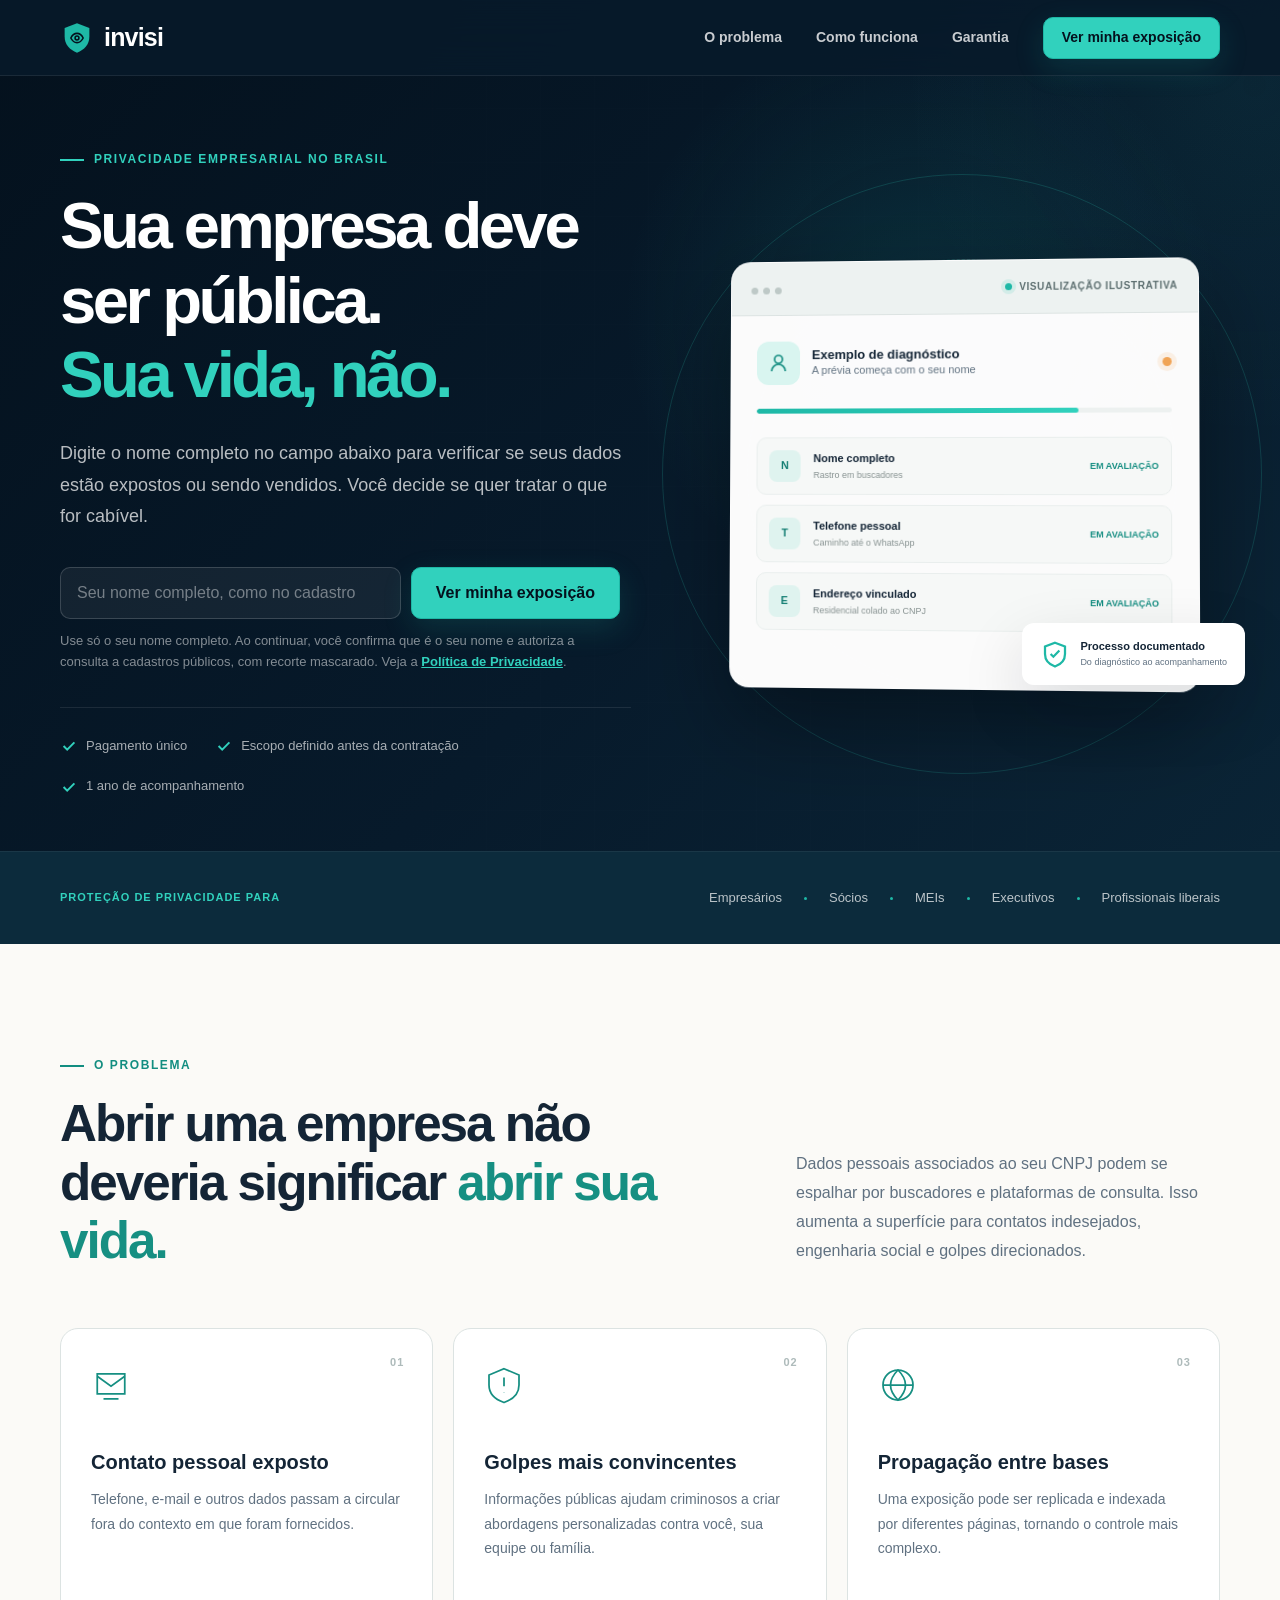
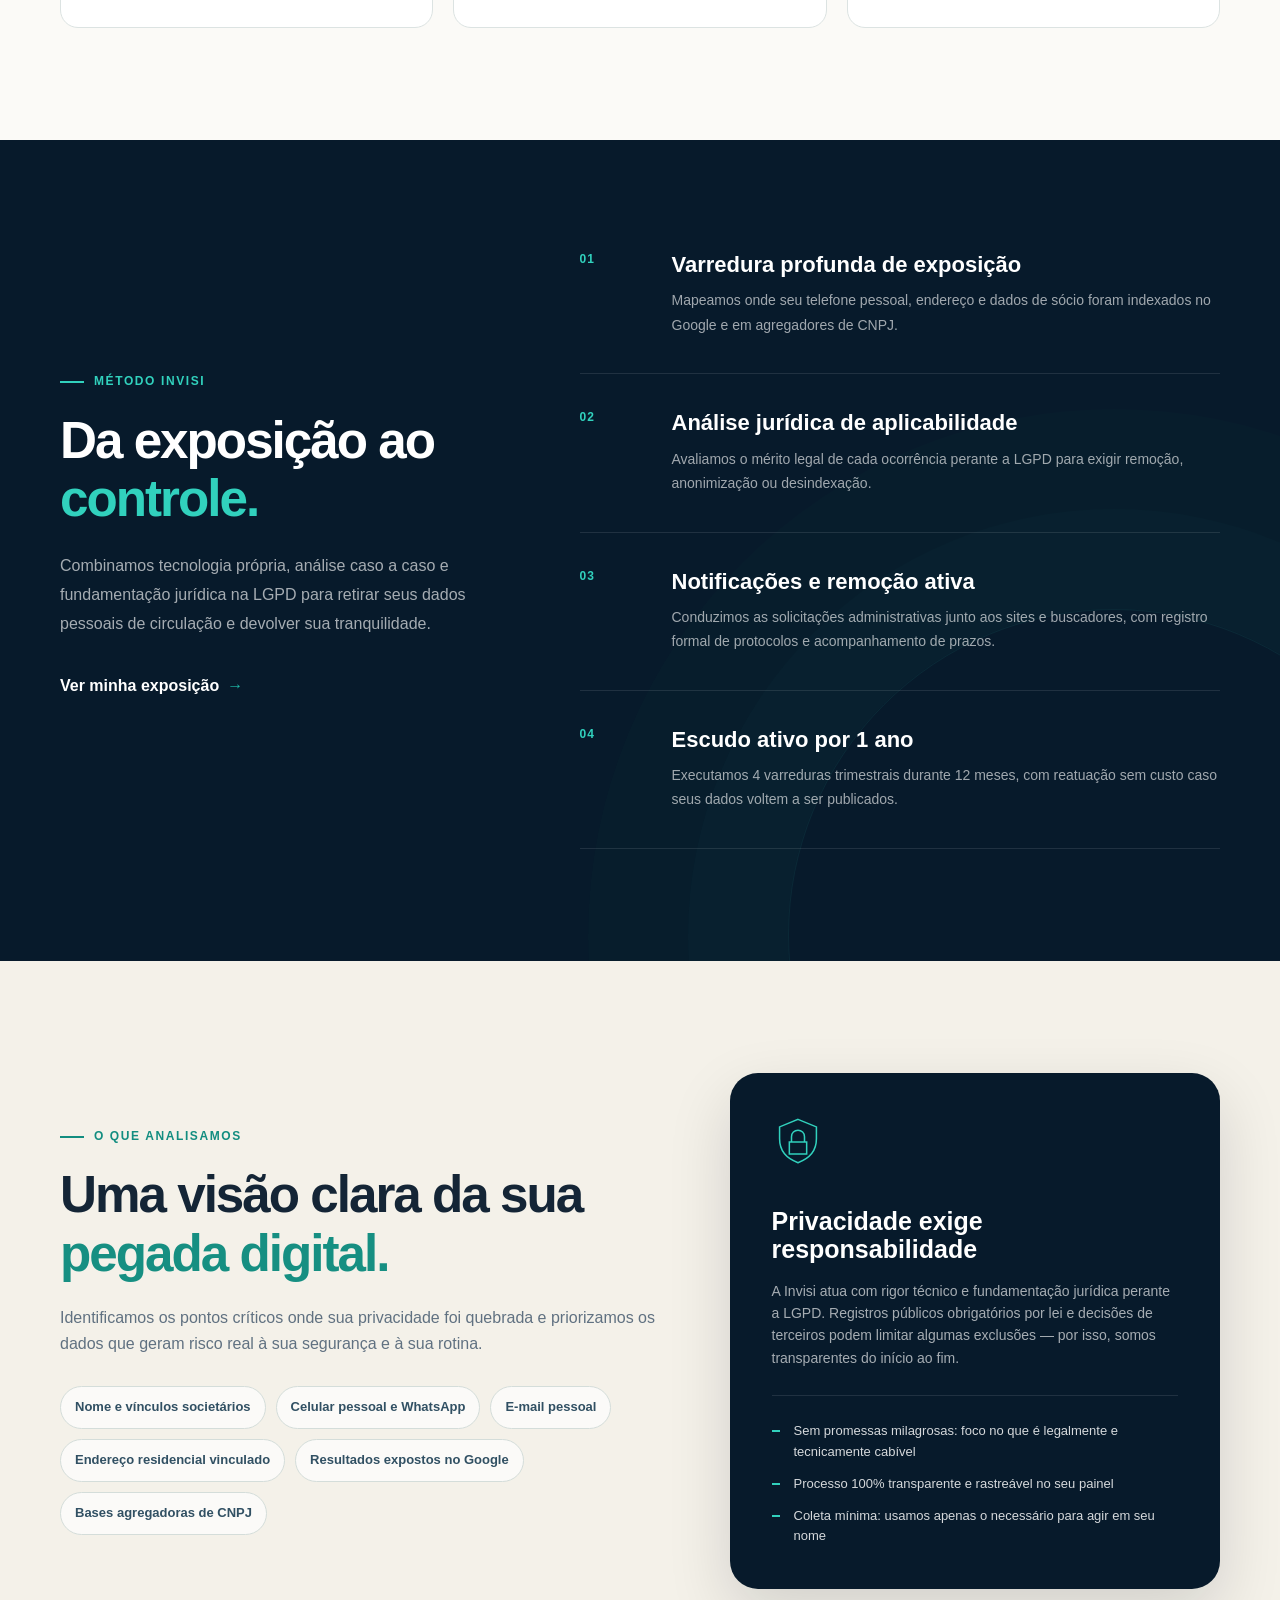
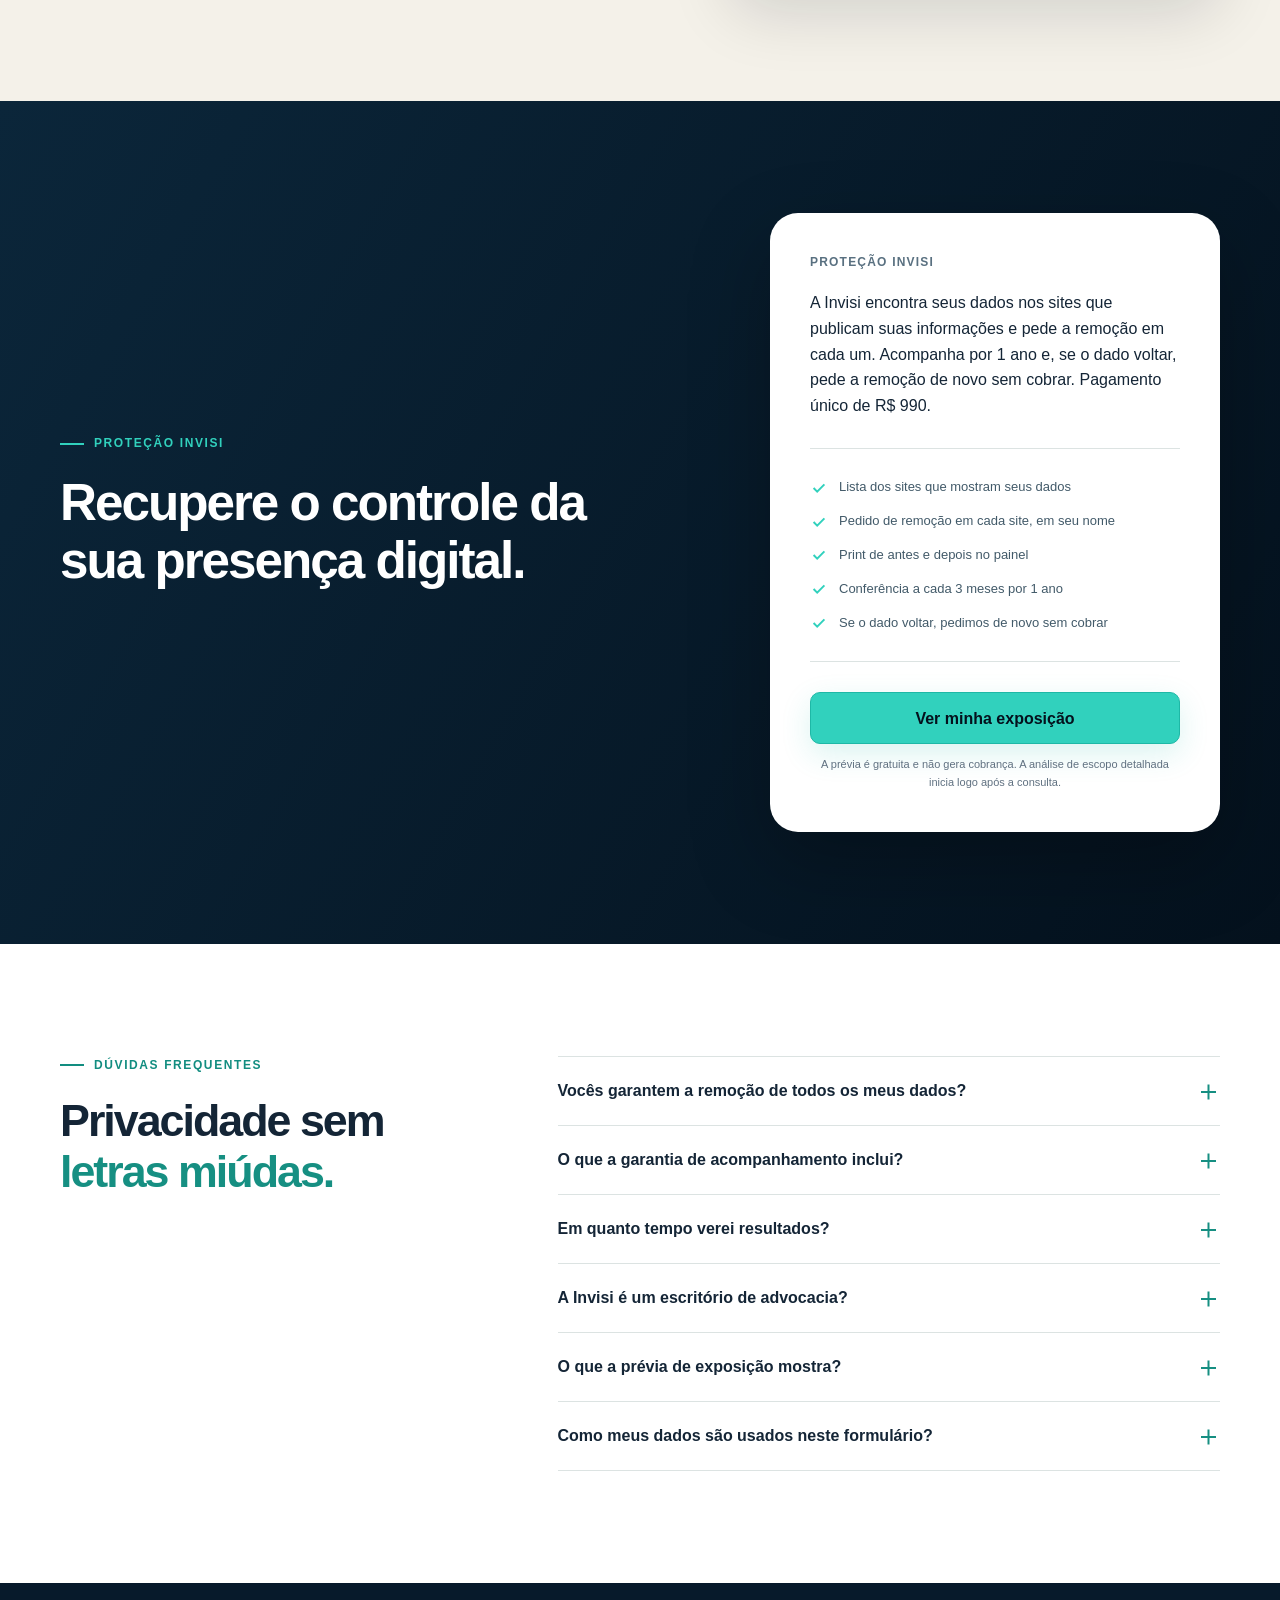
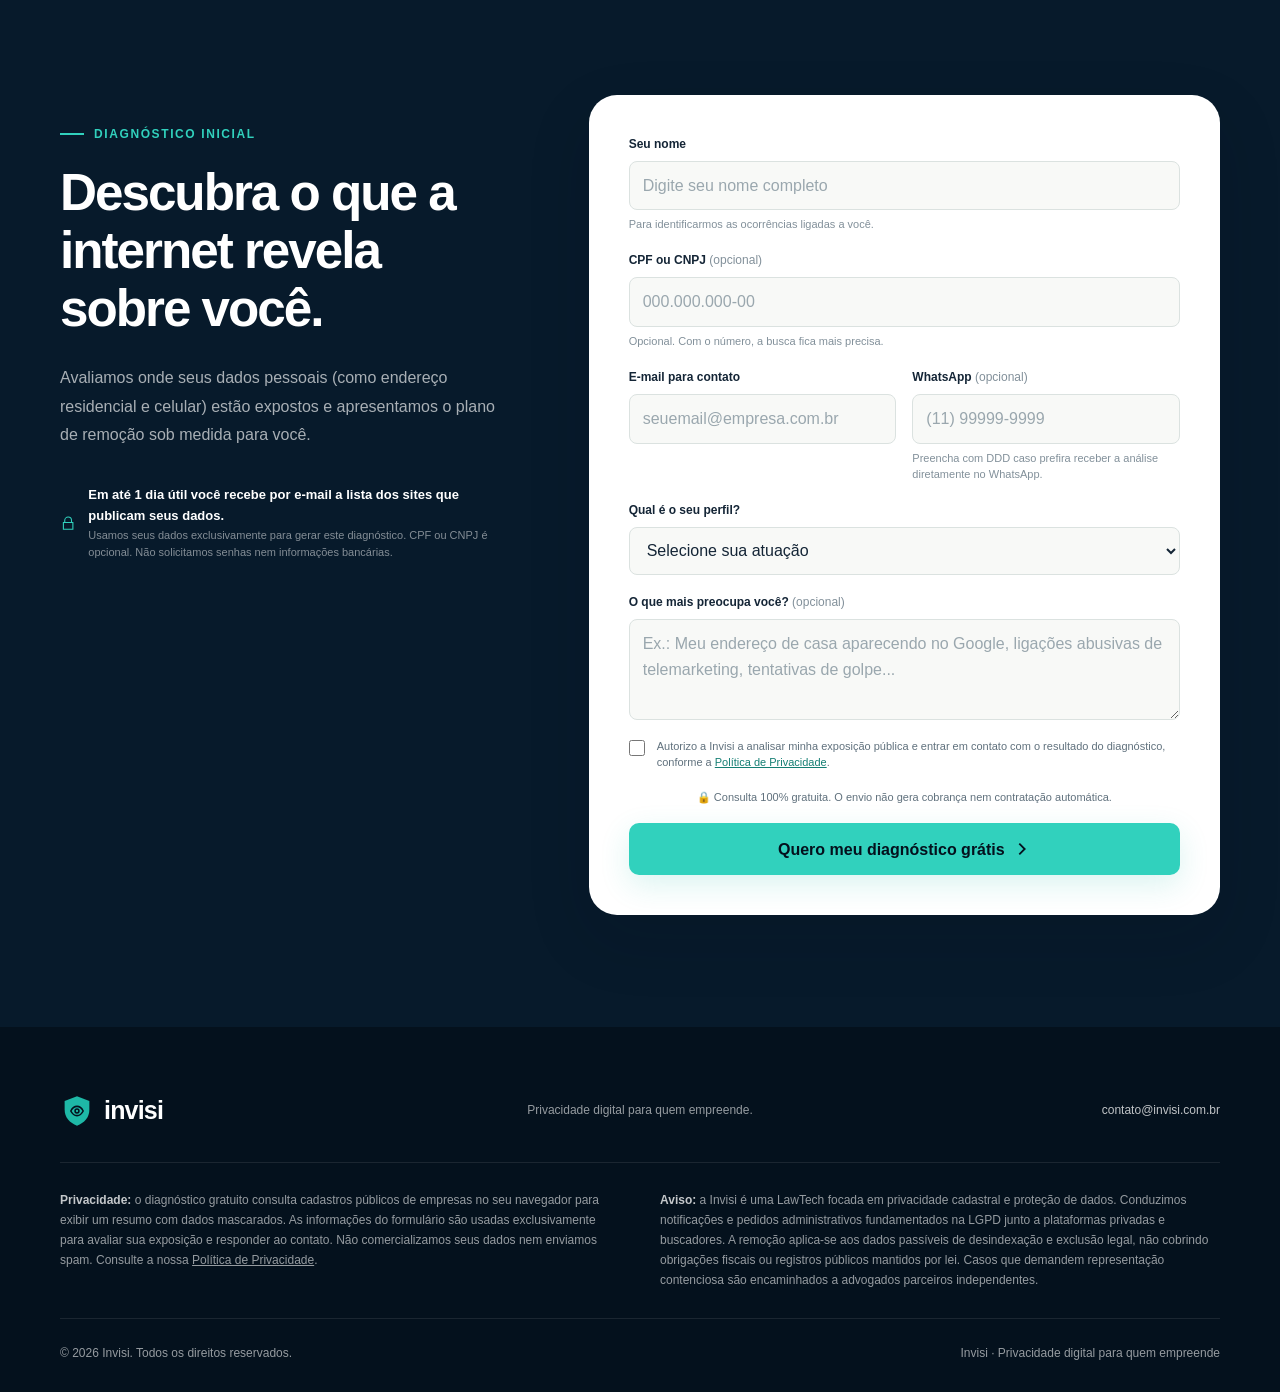
==== commit b951ab17: "Torna CPF ou CNPJ opcional nos formulários de diagnóstico. O campo vazio não entra no JSON; 11 dígit" ====
--- a/index.html
+++ b/index.html
@@ -1029,8 +1029,8 @@
                   que publicam seus dados.</strong
                 ><small
                   >Usamos seus dados exclusivamente para gerar este
-                  diagnóstico. Não solicitamos CPF, senhas nem informações
-                  bancárias.</small
+                  diagnóstico. CPF ou CNPJ é opcional. Não solicitamos senhas
+                  nem informações bancárias.</small
                 ></span
               >
             </div>
@@ -1102,8 +1102,7 @@
                 required
               />
               <p class="field-hint" id="nome-ajuda">
-                Para identificarmos as ocorrências ligadas a você. Sem
-                documentos ou burocracia.
+                Para identificarmos as ocorrências ligadas a você.
               </p>
             </div>
             <input
@@ -1118,23 +1117,21 @@
             />
 
             <div class="field">
-              <label for="cnpj">CNPJ da sua empresa</label>
+              <label for="cnpj">CPF ou CNPJ <span>(opcional)</span></label>
               <input
                 id="cnpj"
-                name="CNPJ"
+                name="CPF ou CNPJ"
                 type="text"
                 inputmode="numeric"
                 autocomplete="off"
                 spellcheck="false"
-                placeholder="00.000.000/0000-00"
+                placeholder="000.000.000-00"
                 maxlength="18"
                 aria-describedby="cnpj-ajuda"
                 data-cnpj
-                required
               />
               <p class="field-hint" id="cnpj-ajuda">
-                Usamos pra buscar onde os dados da empresa e dos sócios
-                aparecem.
+                Opcional. Com o número, a busca fica mais precisa.
               </p>
               <p
                 class="field-error"
@@ -1144,7 +1141,7 @@
                 hidden
               ></p>
             </div>
-            <input type="hidden" name="cnpj" value="" data-cnpj-digits />
+            <input type="hidden" name="documento" value="" data-cnpj-digits />
 
             <div class="form-row">
               <div class="field">
@@ -1560,22 +1557,23 @@
           />
 
           <div class="field">
-            <label for="intent-cnpj">CNPJ da sua empresa</label>
+            <label for="intent-cnpj"
+              >CPF ou CNPJ <span>(opcional)</span></label
+            >
             <input
               id="intent-cnpj"
-              name="CNPJ"
+              name="CPF ou CNPJ"
               type="text"
               inputmode="numeric"
               autocomplete="off"
               spellcheck="false"
-              placeholder="00.000.000/0000-00"
+              placeholder="000.000.000-00"
               maxlength="18"
               aria-describedby="intent-cnpj-ajuda"
               data-cnpj
-              required
             />
             <p class="field-hint" id="intent-cnpj-ajuda">
-              Usamos pra buscar onde os dados da empresa e dos sócios aparecem.
+              Opcional. Com o número, a busca fica mais precisa.
             </p>
             <p
               class="field-error"
@@ -1585,7 +1583,7 @@
               hidden
             ></p>
           </div>
-          <input type="hidden" name="cnpj" value="" data-cnpj-digits />
+          <input type="hidden" name="documento" value="" data-cnpj-digits />
 
           <div class="field">
             <label for="intent-email">E-mail</label>
@@ -1654,8 +1652,8 @@
 
     <script src="meta.js?v=20261110-2" defer></script>
     <script src="funil.js?v=20261110-2" defer></script>
-    <script src="leads.js?v=20261110-1" defer></script>
-    <script src="script.js?v=20261110-1" defer></script>
+    <script src="leads.js?v=20261110-3" defer></script>
+    <script src="script.js?v=20261110-3" defer></script>
     <script src="espelho.js?v=20261110-1" defer></script>
   </body>
 </html>
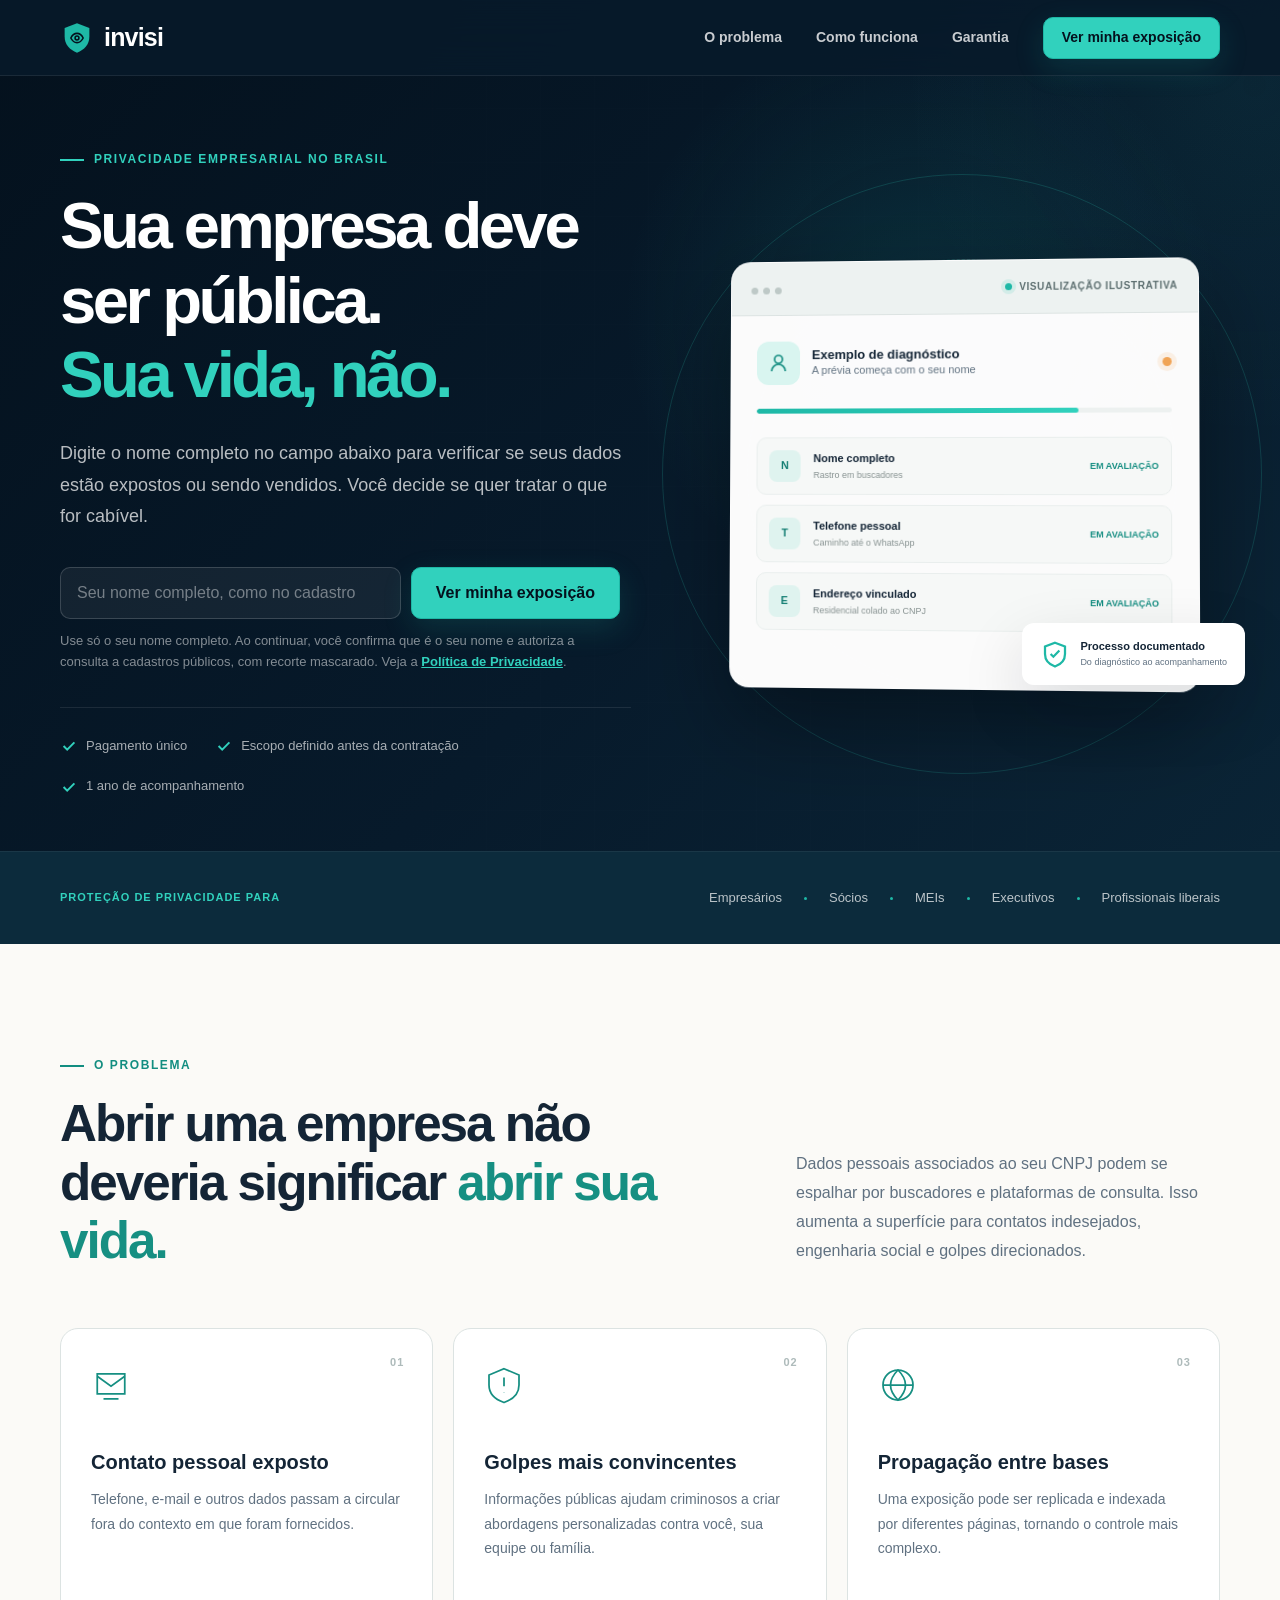
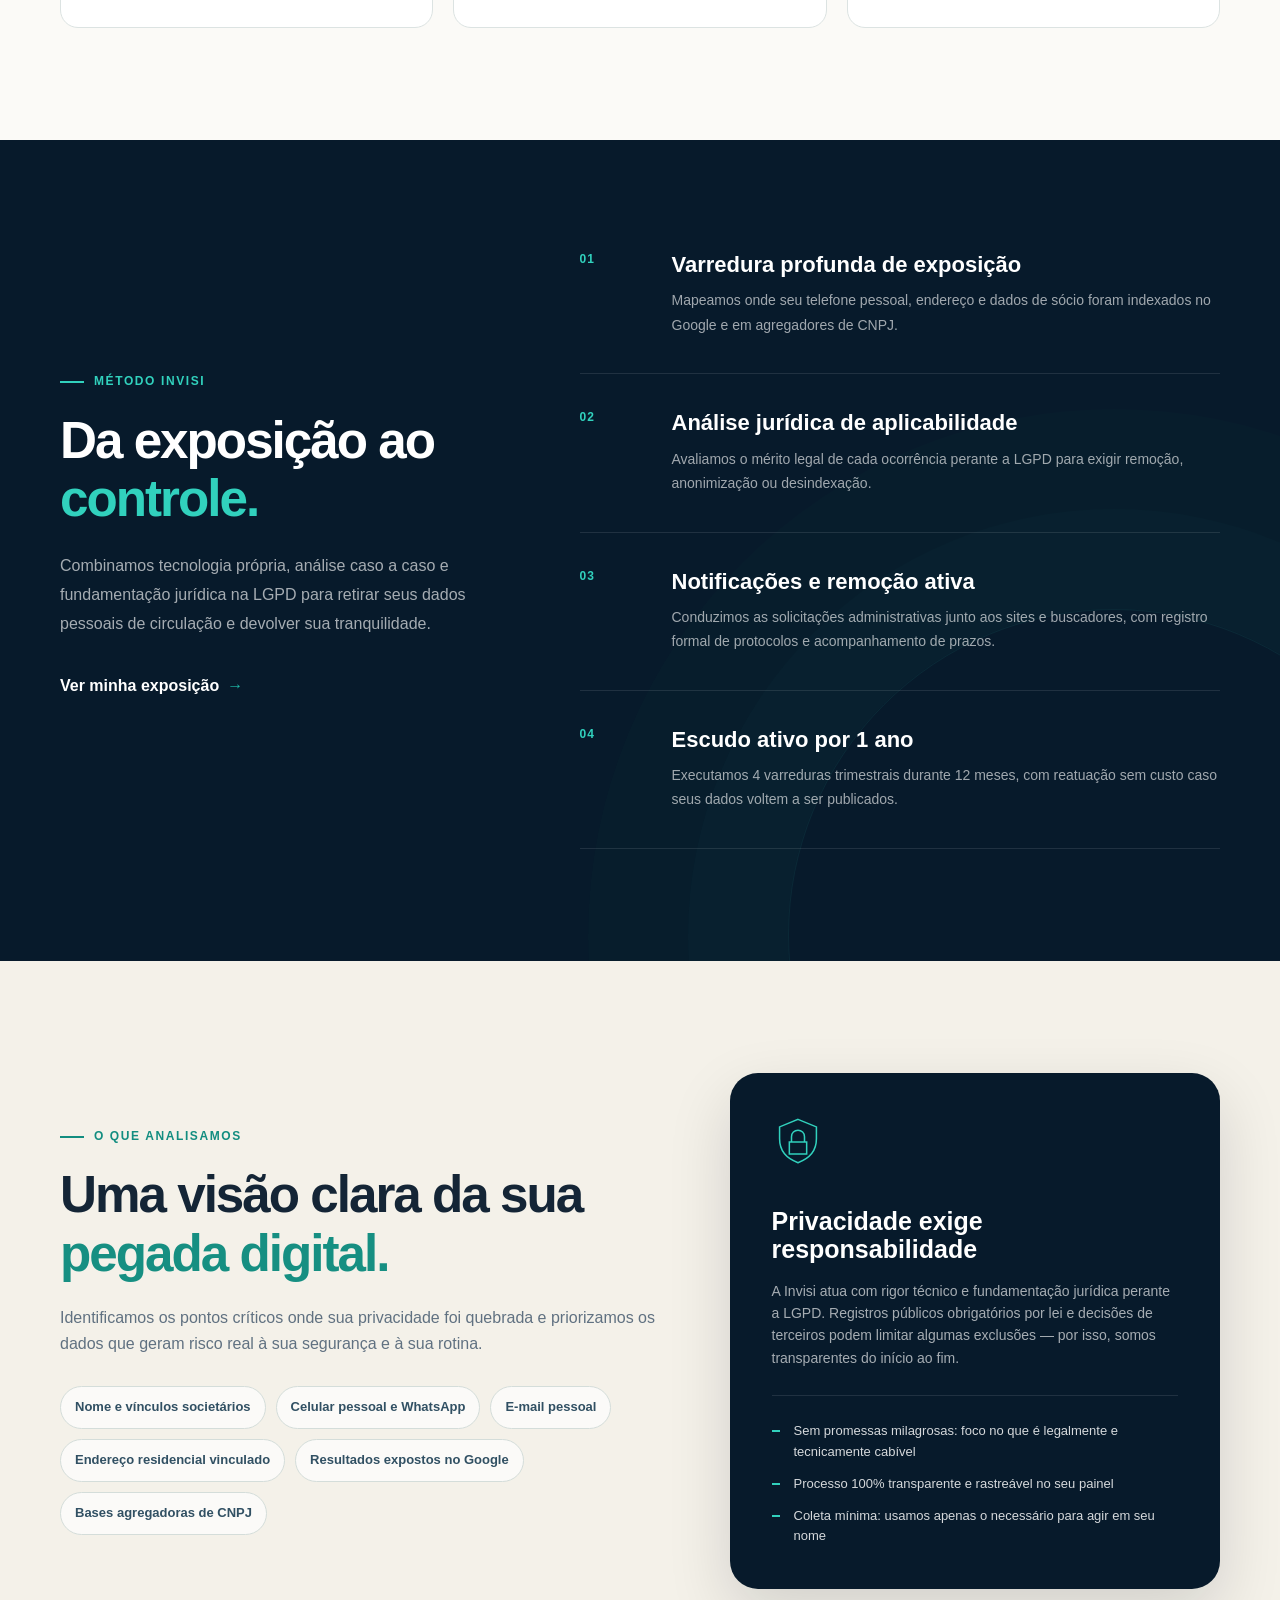
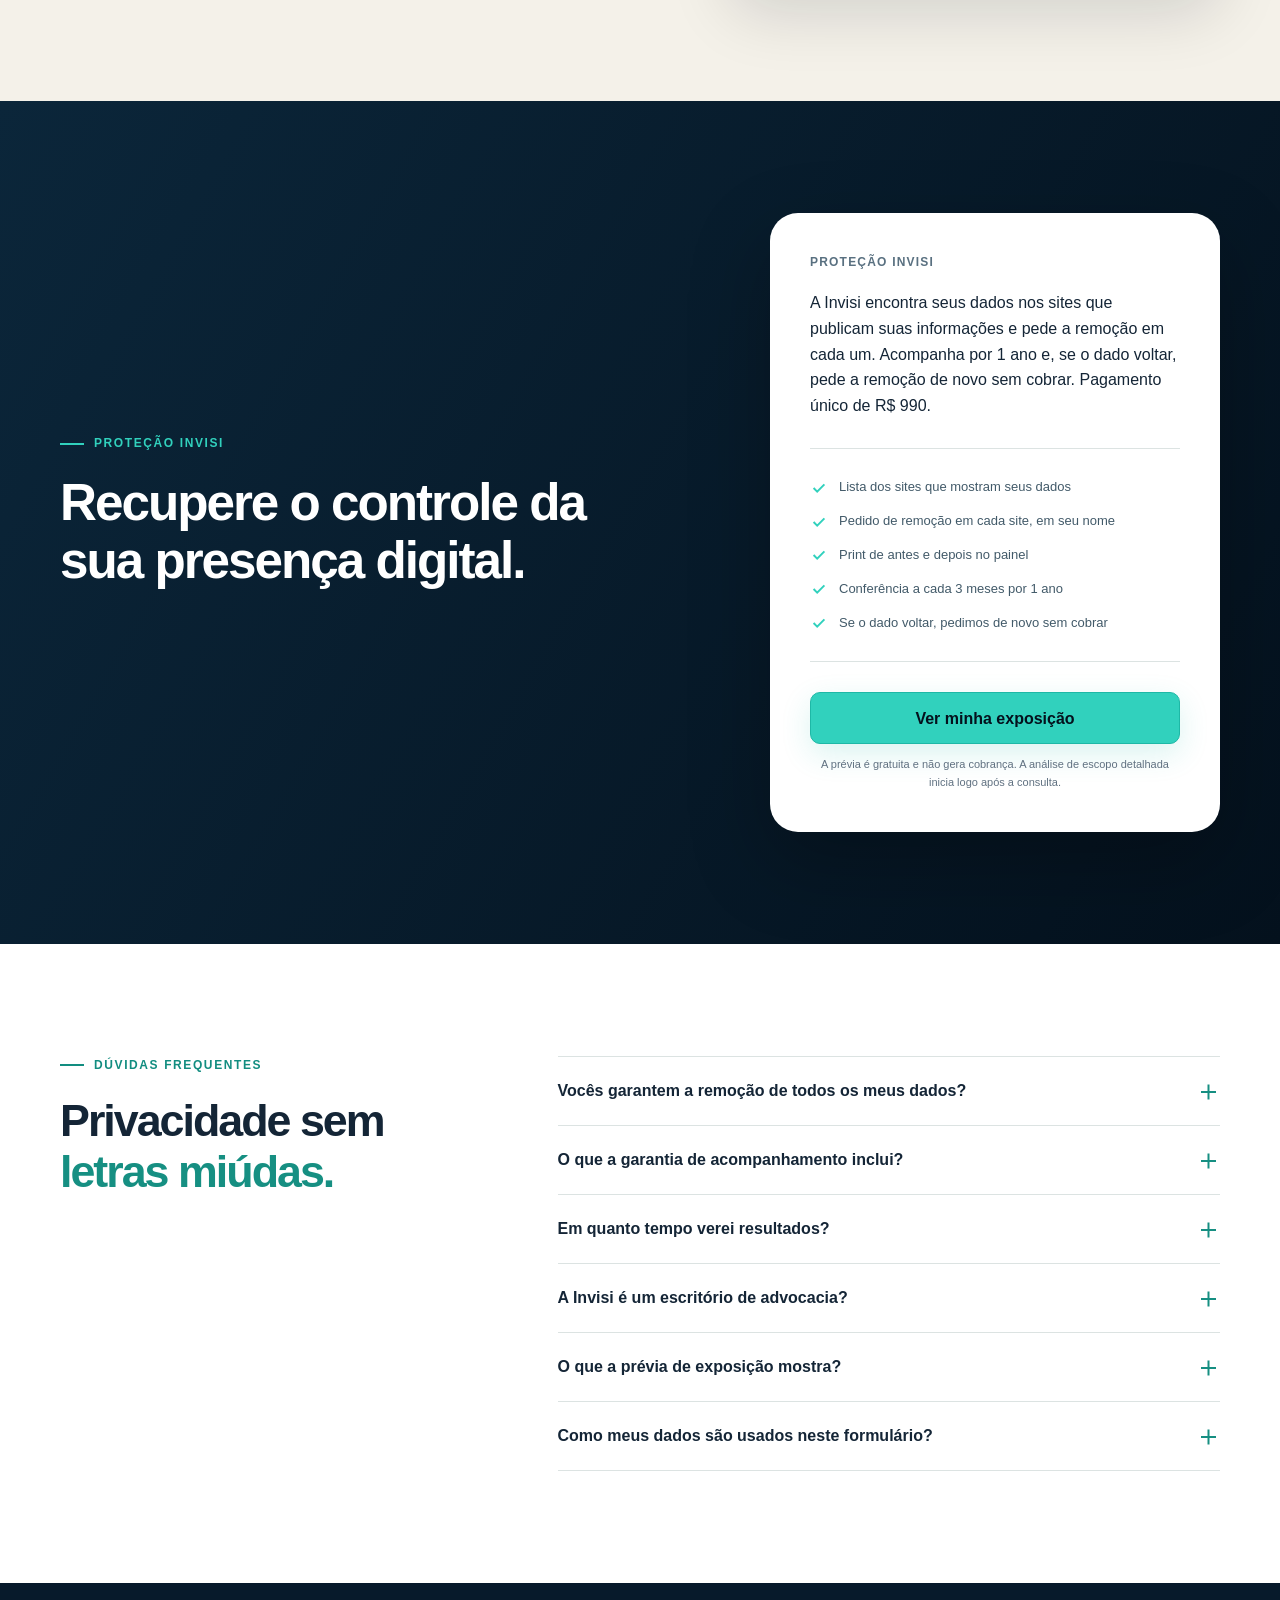
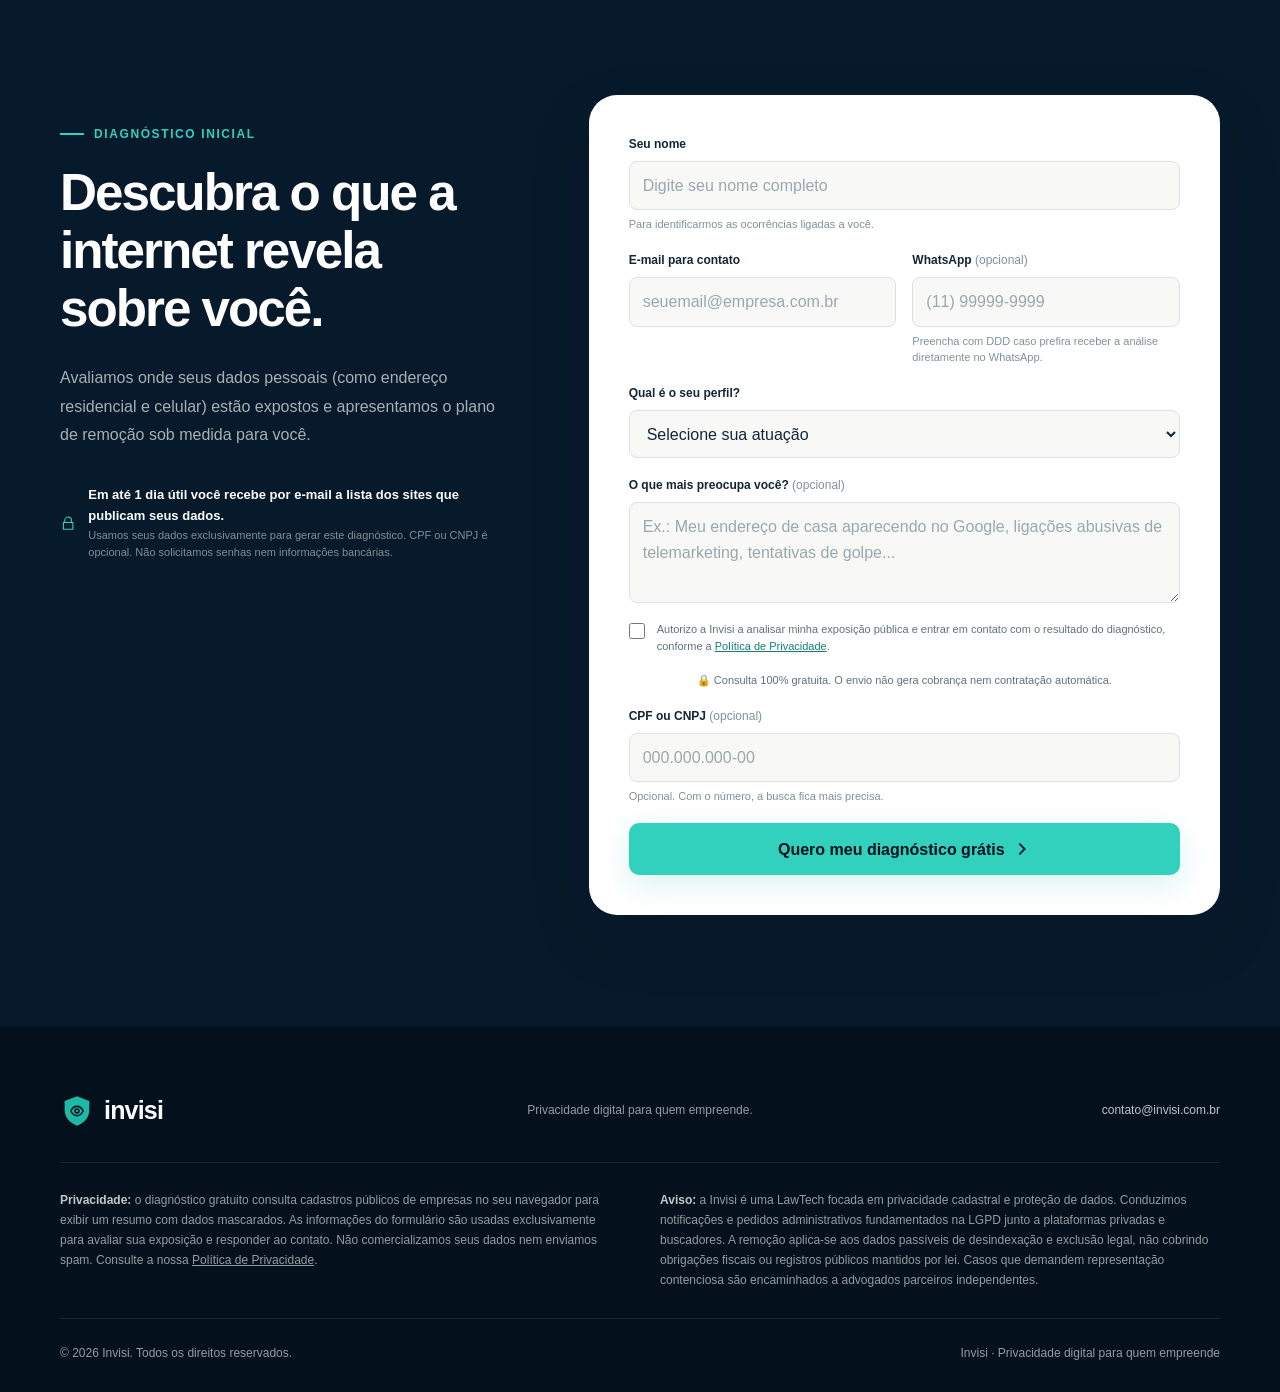
==== commit 63473fdf: "Coloca CPF ou CNPJ no fim dos dois formulários de diagnóstico. O campo opcional fica depois dos outr" ====
--- a/index.html
+++ b/index.html
@@ -1116,33 +1116,6 @@
               aria-hidden="true"
             />
 
-            <div class="field">
-              <label for="cnpj">CPF ou CNPJ <span>(opcional)</span></label>
-              <input
-                id="cnpj"
-                name="CPF ou CNPJ"
-                type="text"
-                inputmode="numeric"
-                autocomplete="off"
-                spellcheck="false"
-                placeholder="000.000.000-00"
-                maxlength="18"
-                aria-describedby="cnpj-ajuda"
-                data-cnpj
-              />
-              <p class="field-hint" id="cnpj-ajuda">
-                Opcional. Com o número, a busca fica mais precisa.
-              </p>
-              <p
-                class="field-error"
-                id="cnpj-erro"
-                data-cnpj-error
-                role="alert"
-                hidden
-              ></p>
-            </div>
-            <input type="hidden" name="documento" value="" data-cnpj-digits />
-
             <div class="form-row">
               <div class="field">
                 <label for="email">E-mail para contato</label>
@@ -1219,6 +1192,32 @@
               <span aria-hidden="true">🔒</span> Consulta 100% gratuita. O envio
               não gera cobrança nem contratação automática.
             </p>
+            <div class="field">
+              <label for="cnpj">CPF ou CNPJ <span>(opcional)</span></label>
+              <input
+                id="cnpj"
+                name="CPF ou CNPJ"
+                type="text"
+                inputmode="numeric"
+                autocomplete="off"
+                spellcheck="false"
+                placeholder="000.000.000-00"
+                maxlength="18"
+                aria-describedby="cnpj-ajuda"
+                data-cnpj
+              />
+              <p class="field-hint" id="cnpj-ajuda">
+                Opcional. Com o número, a busca fica mais precisa.
+              </p>
+              <p
+                class="field-error"
+                id="cnpj-erro"
+                data-cnpj-error
+                role="alert"
+                hidden
+              ></p>
+            </div>
+            <input type="hidden" name="documento" value="" data-cnpj-digits />
             <button class="button button-full submit-button" type="submit">
               <span>Quero meu diagnóstico grátis</span>
               <svg viewBox="0 0 20 20" aria-hidden="true">
@@ -1557,35 +1556,6 @@
           />
 
           <div class="field">
-            <label for="intent-cnpj"
-              >CPF ou CNPJ <span>(opcional)</span></label
-            >
-            <input
-              id="intent-cnpj"
-              name="CPF ou CNPJ"
-              type="text"
-              inputmode="numeric"
-              autocomplete="off"
-              spellcheck="false"
-              placeholder="000.000.000-00"
-              maxlength="18"
-              aria-describedby="intent-cnpj-ajuda"
-              data-cnpj
-            />
-            <p class="field-hint" id="intent-cnpj-ajuda">
-              Opcional. Com o número, a busca fica mais precisa.
-            </p>
-            <p
-              class="field-error"
-              id="intent-cnpj-erro"
-              data-cnpj-error
-              role="alert"
-              hidden
-            ></p>
-          </div>
-          <input type="hidden" name="documento" value="" data-cnpj-digits />
-
-          <div class="field">
             <label for="intent-email">E-mail</label>
             <input
               id="intent-email"
@@ -1636,6 +1606,34 @@
             <span aria-hidden="true">🔒</span> Consulta 100% gratuita. O envio
             não gera cobrança nem contratação automática.
           </p>
+          <div class="field">
+            <label for="intent-cnpj"
+              >CPF ou CNPJ <span>(opcional)</span></label
+            >
+            <input
+              id="intent-cnpj"
+              name="CPF ou CNPJ"
+              type="text"
+              inputmode="numeric"
+              autocomplete="off"
+              spellcheck="false"
+              placeholder="000.000.000-00"
+              maxlength="18"
+              aria-describedby="intent-cnpj-ajuda"
+              data-cnpj
+            />
+            <p class="field-hint" id="intent-cnpj-ajuda">
+              Opcional. Com o número, a busca fica mais precisa.
+            </p>
+            <p
+              class="field-error"
+              id="intent-cnpj-erro"
+              data-cnpj-error
+              role="alert"
+              hidden
+            ></p>
+          </div>
+          <input type="hidden" name="documento" value="" data-cnpj-digits />
           <button class="button button-full submit-button" type="submit">
             <span>Quero meu diagnóstico grátis</span>
             <svg viewBox="0 0 20 20" aria-hidden="true">
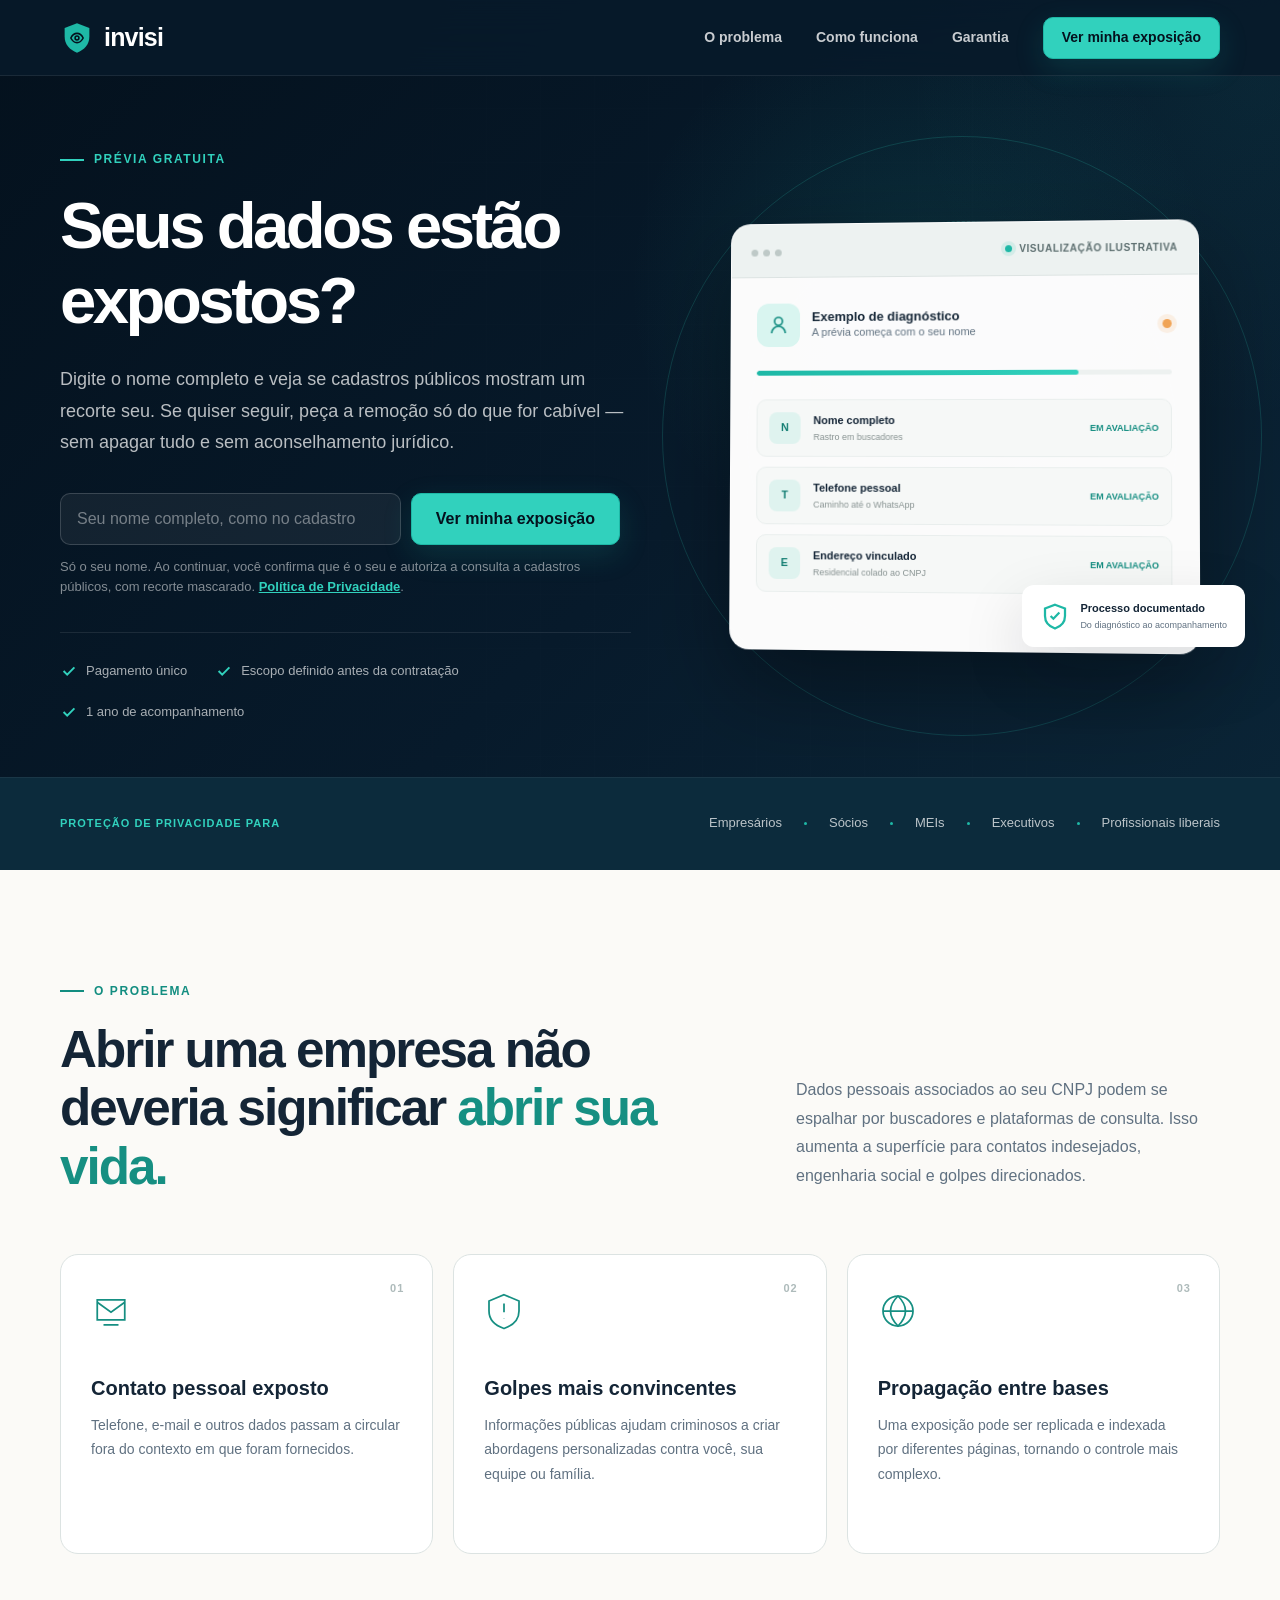
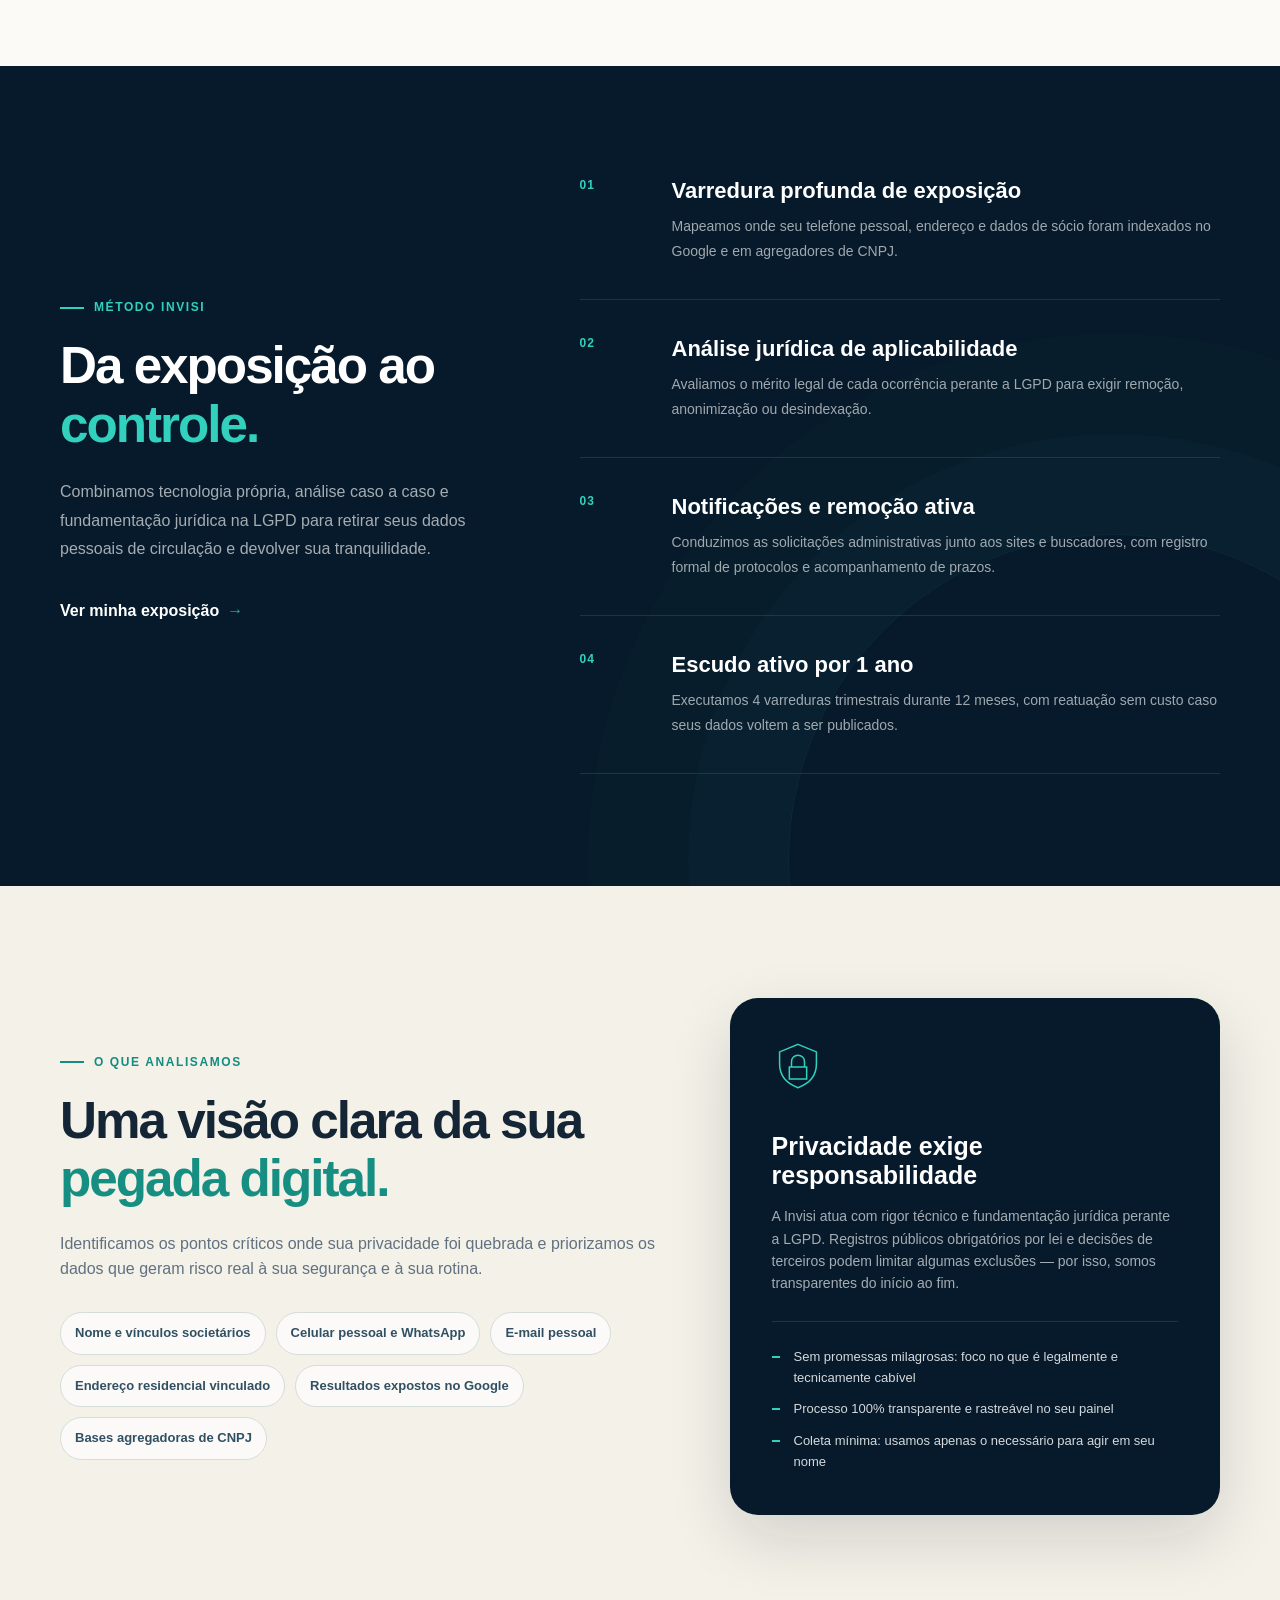
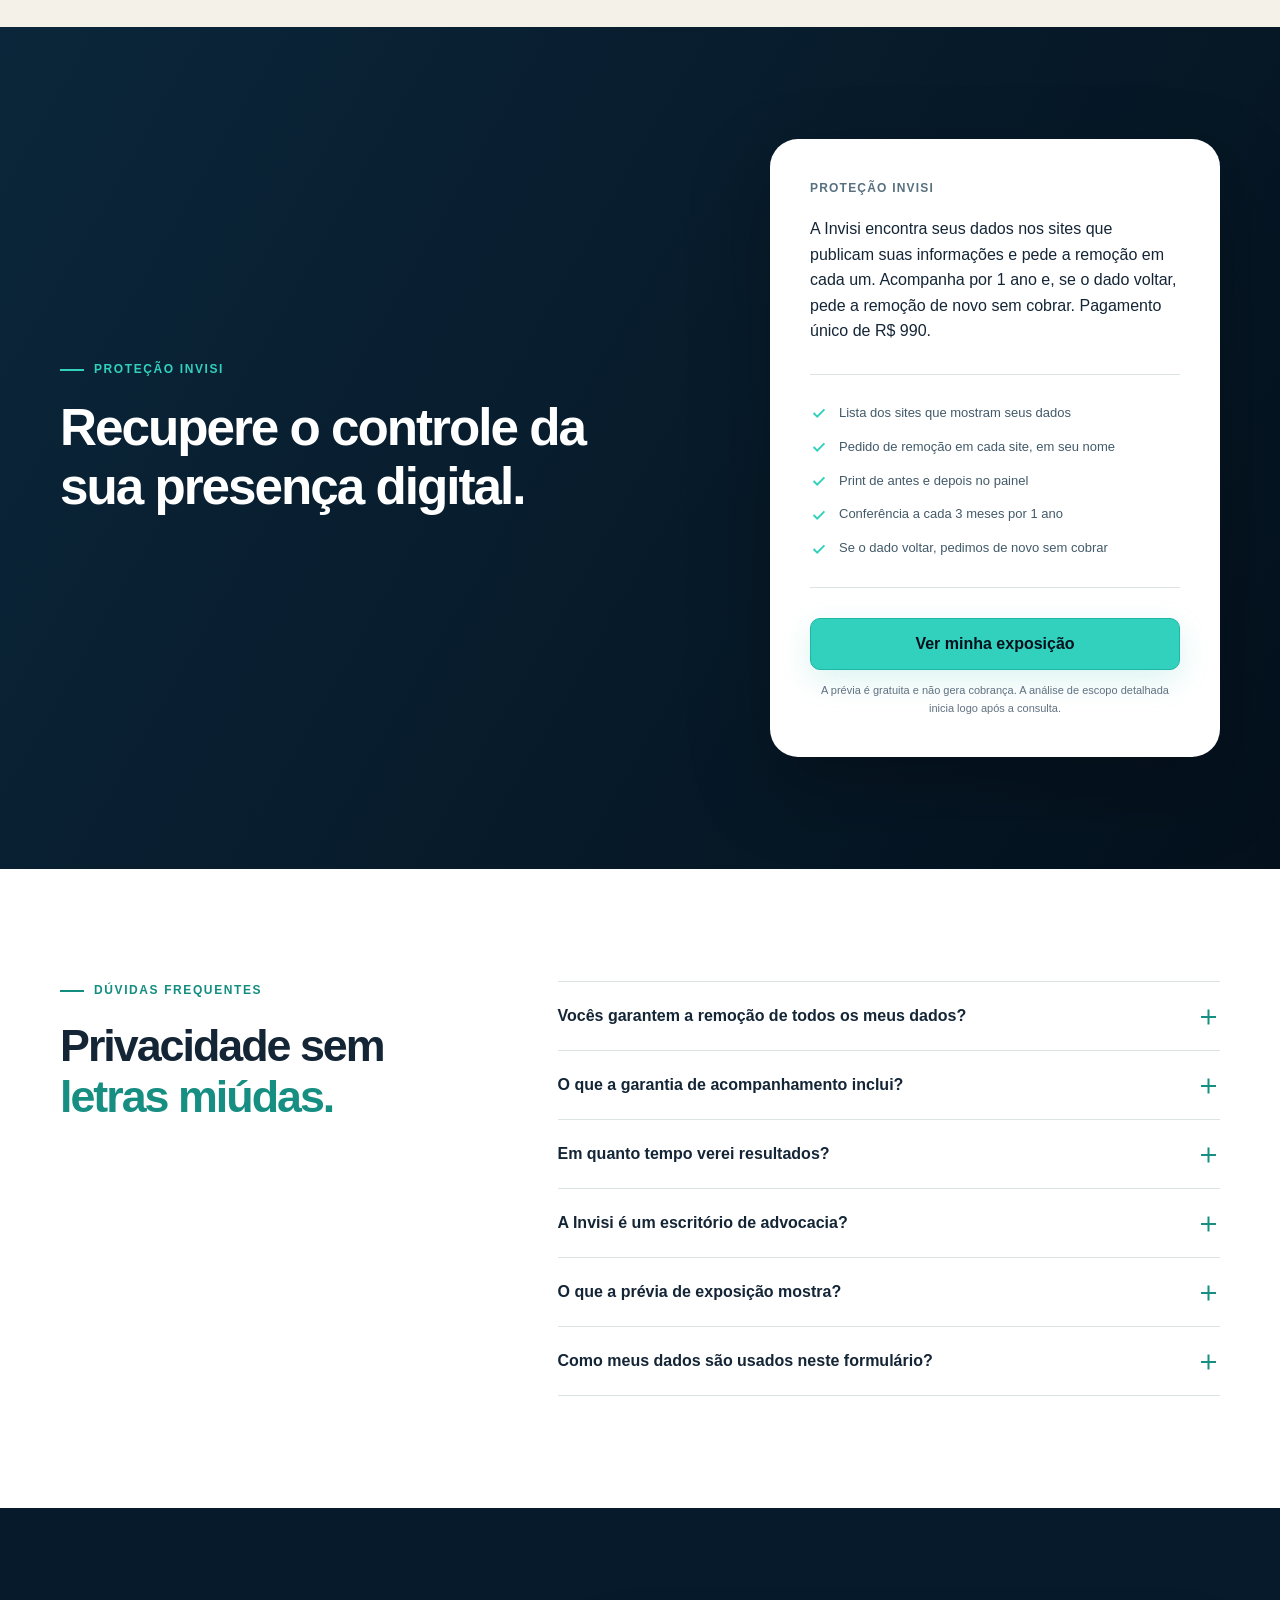
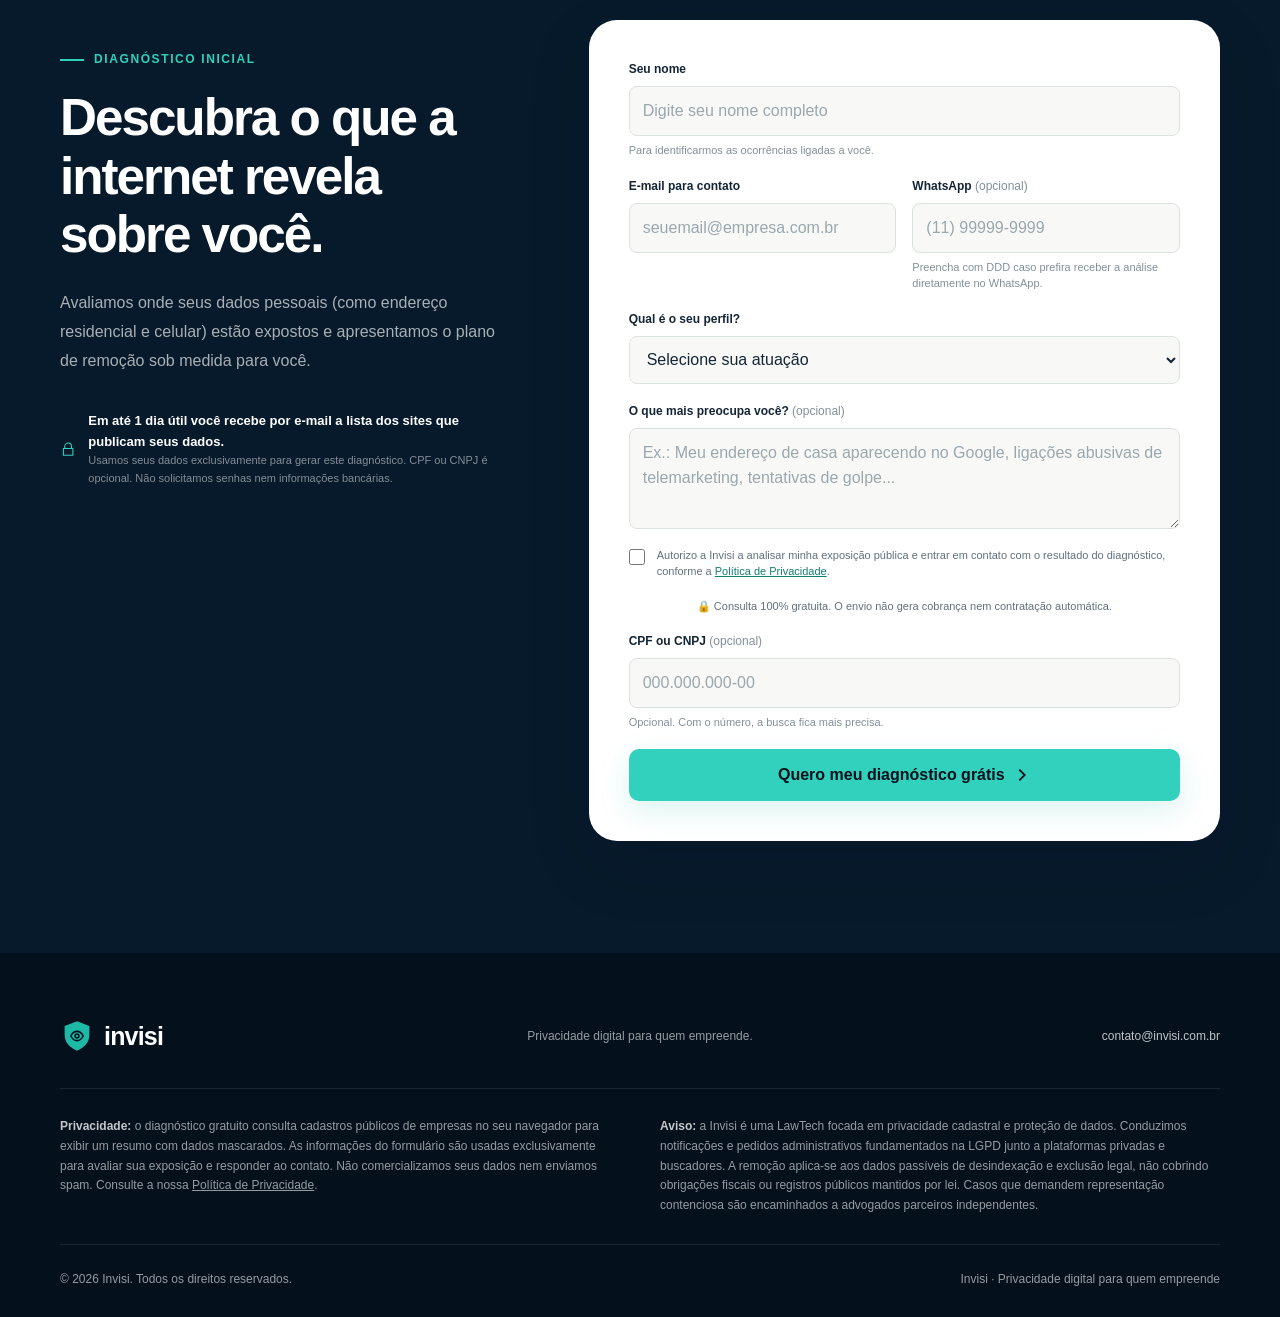
==== commit aa2a9d05: "Adia o pixel e o gtag até depois da primeira pintura e encurta o hero no celular. A prévia passa a c" ====
--- a/index.html
+++ b/index.html
@@ -2,34 +2,6 @@
 <html lang="pt-BR">
   <head>
     <meta charset="UTF-8" />
-    <!-- Google tag (gtag.js) -->
-    <script
-      async
-      src="https://www.googletagmanager.com/gtag/js?id=G-NJHBCVJHD8"
-    ></script>
-    <script>
-      window.dataLayer = window.dataLayer || [];
-      function gtag() {
-        dataLayer.push(arguments);
-      }
-      gtag("js", new Date());
-      gtag("config", "G-NJHBCVJHD8");
-    </script>
-    <!-- Meta Pixel Code -->
-    <script>
-      !function(f,b,e,v,n,t,s)
-      {if(f.fbq)return;n=f.fbq=function(){n.callMethod?
-      n.callMethod.apply(n,arguments):n.queue.push(arguments)};
-      if(!f._fbq)f._fbq=n;n.push=n;n.loaded=!0;n.version='2.0';
-      n.queue=[];t=b.createElement(e);t.async=!0;
-      t.src=v;s=b.getElementsByTagName(e)[0];
-      s.parentNode.insertBefore(t,s)}(window, document,'script',
-      'https://connect.facebook.net/en_US/fbevents.js');
-      fbq('set', 'autoConfig', false, '1470624634449778');
-      fbq('init', '1470624634449778');
-      fbq('track', 'PageView');
-    </script>
-    <!-- End Meta Pixel Code -->
     <meta name="viewport" content="width=device-width, initial-scale=1.0" />
     <meta
       name="description"
@@ -49,7 +21,7 @@
     <meta property="og:url" content="https://invisi.com.br/" />
     <link rel="canonical" href="https://invisi.com.br/" />
     <link rel="icon" href="favicon.svg" type="image/svg+xml" />
-    <link rel="stylesheet" href="styles.css?v=20261016-1" />
+    <link rel="stylesheet" href="styles.css?v=20261114-1" />
     <title>Invisi | Privacidade para quem empreende</title>
   </head>
   <body>
@@ -93,13 +65,13 @@
         <div class="hero-grid container">
           <div class="hero-copy reveal">
             <p class="eyebrow">
-              <span></span> Privacidade empresarial no Brasil
-            </p>
-            <h1>Sua empresa deve ser pública.<br /><em>Sua vida, não.</em></h1>
+              <span></span> Prévia gratuita
+            </p>
+            <h1>Seus dados estão expostos?</h1>
             <p class="hero-lead" data-mirror-lead>
-              Digite o nome completo no campo abaixo para verificar se seus
-              dados estão expostos ou sendo vendidos. Você decide se quer tratar
-              o que for cabível.
+              Digite o nome completo e veja se cadastros públicos mostram um
+              recorte seu. Se quiser seguir, peça a remoção só do que for
+              cabível — sem apagar tudo e sem aconselhamento jurídico.
             </p>
             <form
               class="mirror-form"
@@ -127,9 +99,8 @@
                 </button>
               </div>
               <p class="mirror-hint" id="mirror-hint">
-                Use só o seu nome completo. Ao continuar, você confirma que é o
-                seu nome e autoriza a consulta a cadastros públicos, com recorte
-                mascarado. Veja a
+                Só o seu nome. Ao continuar, você confirma que é o seu e
+                autoriza a consulta a cadastros públicos, com recorte mascarado.
                 <a href="privacidade.html">Política de Privacidade</a>.
               </p>
               <p class="mirror-error" data-mirror-error role="alert" hidden></p>
@@ -349,176 +320,7 @@
         </div>
       </section>
 
-      <!--
-        BACKUP — copys originais do Bloco 2 (method, scope, offer) antes da atualização.
-        Para reverter: apague o bloco ativo abaixo (de <section class="method section"> até o </section> da offer) e descomente este trecho.
-      <section class="method section" id="como-funciona">
-        <div class="container method-grid">
-          <div class="method-intro reveal">
-            <p class="eyebrow"><span></span> Método Invisi</p>
-            <h2>Da exposição ao <em>controle.</em></h2>
-            <p>
-              Combinamos tecnologia, análise e um processo orientado pelos
-              direitos previstos na LGPD para tratar cada ocorrência de forma
-              responsável.
-            </p>
-            <a class="text-link light" href="#espelho"
-              >Ver minha exposição <span aria-hidden="true">→</span></a
-            >
-          </div>
-
-          <ol class="steps-list">
-            <li class="reveal">
-              <span>01</span>
-              <div>
-                <h3>Varredura de exposição</h3>
-                <p>
-                  Mapeamos referências aos seus dados pessoais em buscadores e
-                  fontes online relevantes.
-                </p>
-              </div>
-            </li>
-            <li class="reveal">
-              <span>02</span>
-              <div>
-                <h3>Análise de aplicabilidade</h3>
-                <p>
-                  Classificamos as ocorrências e avaliamos quais medidas são
-                  cabíveis em cada fonte.
-                </p>
-              </div>
-            </li>
-            <li class="reveal">
-              <span>03</span>
-              <div>
-                <h3>Solicitações e acompanhamento</h3>
-                <p>
-                  Conduzimos pedidos elegíveis, registramos respostas e
-                  acompanhamos o andamento.
-                </p>
-              </div>
-            </li>
-            <li class="reveal">
-              <span>04</span>
-              <div>
-                <h3>Acompanhamento definido</h3>
-                <p>
-                  Durante 1 ano, fazemos quatro verificações trimestrais das
-                  ocorrências tratadas no diagnóstico inicial.
-                </p>
-              </div>
-            </li>
-          </ol>
-        </div>
-      </section>
-
-      <section class="scope section">
-        <div class="container scope-grid">
-          <div class="scope-panel reveal">
-            <p class="eyebrow dark"><span></span> O que analisamos</p>
-            <h2>Uma visão clara da sua <em>pegada digital.</em></h2>
-            <p>
-              O diagnóstico prioriza dados que possam ampliar riscos à sua
-              privacidade pessoal.
-            </p>
-            <div class="scope-tags">
-              <span>Nome e vínculos</span>
-              <span>Telefone pessoal</span>
-              <span>E-mail exposto</span>
-              <span>Endereço associado</span>
-              <span>Resultados em buscadores</span>
-              <span>Bases agregadoras</span>
-            </div>
-          </div>
-          <aside class="principles-card reveal">
-            <svg viewBox="0 0 48 48" aria-hidden="true">
-              <path
-                d="M24 4 41 11v11c0 11.2-6.7 18.3-17 22-10.3-3.7-17-10.8-17-22V11l17-7Z"
-              />
-              <path d="M18 25v-5a6 6 0 0 1 12 0v5m-14 0h16v11H16z" />
-            </svg>
-            <h3>Privacidade exige responsabilidade</h3>
-            <p>
-              A Invisi atua apenas sobre medidas técnica e juridicamente
-              aplicáveis. Registros públicos, obrigações legais e decisões de
-              terceiros podem limitar uma remoção.
-            </p>
-            <ul>
-              <li>Sem promessas impossíveis</li>
-              <li>Processo rastreável</li>
-              <li>Coleta mínima de dados</li>
-            </ul>
-          </aside>
-        </div>
-      </section>
-
-      <section class="offer section" id="garantia">
-        <div class="container offer-grid">
-          <div class="offer-copy reveal">
-            <p class="eyebrow"><span></span> Proteção Invisi</p>
-            <h2>Recupere o controle da sua presença digital.</h2>
-            <p>Diagnóstico, atuação e acompanhamento em um único serviço.</p>
-            <div class="guarantee-callout">
-              <span class="guarantee-icon">1</span>
-              <div>
-                <strong>Garantia de acompanhamento por 1 ano</strong>
-                <p>
-                  Após o relatório inicial, fazemos quatro revisões trimestrais
-                  do que entrou no escopo. Se algo reaparecer, analisamos de
-                  novo e reapresentamos os pedidos que ainda forem cabíveis, sem
-                  cobrança extra. A garantia cobre execução e acompanhamento —
-                  não decisões de terceiros nem a remoção de todos os dados da
-                  internet.
-                </p>
-              </div>
-            </div>
-          </div>
-
-          <div class="price-card reveal">
-            <p>Proteção Invisi</p>
-            <ul>
-              <li>
-                <svg viewBox="0 0 20 20" aria-hidden="true">
-                  <path d="m4 10 4 4 8-8" /></svg
-                >Diagnóstico de exposição
-              </li>
-              <li>
-                <svg viewBox="0 0 20 20" aria-hidden="true">
-                  <path d="m4 10 4 4 8-8" /></svg
-                >Análise individual das ocorrências
-              </li>
-              <li>
-                <svg viewBox="0 0 20 20" aria-hidden="true">
-                  <path d="m4 10 4 4 8-8" /></svg
-                >Solicitações elegíveis de tratamento
-              </li>
-              <li>
-                <svg viewBox="0 0 20 20" aria-hidden="true">
-                  <path d="m4 10 4 4 8-8" /></svg
-                >Acompanhamento documentado
-              </li>
-              <li>
-                <svg viewBox="0 0 20 20" aria-hidden="true">
-                  <path d="m4 10 4 4 8-8" /></svg
-                >4 verificações trimestrais em 1 ano
-              </li>
-            </ul>
-            <p class="price-scope">
-              Após a avaliação inicial, você recebe o escopo com as fontes e
-              ocorrências incluídas, os limites do atendimento e o prazo
-              estimado. A contratação só ocorre após sua aprovação.
-            </p>
-            <a class="button button-full" href="#espelho"
-              >Ver minha exposição</a
-            >
-            <p class="price-note">
-              A prévia não gera cobrança. A avaliação de escopo começa depois do
-              contato.
-            </p>
-          </div>
-        </div>
-      </section>
-      -->
+      
 
       <section class="method section" id="como-funciona">
         <div class="container method-grid">
@@ -681,262 +483,7 @@
         </div>
       </section>
 
-      <!--
-        BACKUP — copys originais do Bloco 3 (faq, contact) antes da atualização.
-        Para reverter: apague o bloco ativo abaixo (de <section class="faq section"> até o </section> da contact) e descomente este trecho.
-      <section class="faq section">
-        <div class="container faq-grid">
-          <div class="section-heading reveal">
-            <p class="eyebrow dark"><span></span> Dúvidas frequentes</p>
-            <h2>Privacidade sem <em>letras miúdas.</em></h2>
-          </div>
-          <div class="accordion" data-accordion>
-            <details class="reveal">
-              <summary>
-                Vocês garantem a remoção de todos os meus dados?<span></span>
-              </summary>
-              <p>
-                Não. Remoção depende da fonte, da finalidade, de obrigações
-                legais e da decisão de terceiros. O que garantimos é executar e
-                acompanhar as medidas elegíveis do escopo.
-              </p>
-            </details>
-            <details class="reveal">
-              <summary>
-                O que a garantia de acompanhamento inclui?<span></span>
-              </summary>
-              <p>
-                Inclui revisões das URLs e ocorrências registradas no relatório
-                inicial aos 3, 6, 9 e 12 meses. Se uma delas reaparecer, fazemos
-                uma nova análise e reapresentamos os pedidos que continuarem
-                aplicáveis, sem cobrança adicional. Novas fontes ou situações
-                que não faziam parte do diagnóstico inicial são avaliadas
-                separadamente.
-              </p>
-            </details>
-            <details class="reveal">
-              <summary>Em quanto tempo verei resultados?<span></span></summary>
-              <p>
-                Cada plataforma possui prazos e critérios próprios. Após o
-                diagnóstico, apresentamos as ocorrências e acompanhamos as
-                respostas, mantendo você informado sobre o andamento.
-              </p>
-            </details>
-            <details class="reveal">
-              <summary>
-                A Invisi é um escritório de advocacia?<span></span>
-              </summary>
-              <p>
-                Não. A Invisi é uma empresa de tecnologia e serviços de
-                privacidade. Casos que exijam atuação jurídica especializada
-                podem demandar encaminhamento a profissional habilitado.
-              </p>
-            </details>
-            <details class="reveal">
-              <summary>
-                O que a prévia de exposição mostra?<span></span>
-              </summary>
-              <p>
-                A prévia usa o nome que você digitou para consultar cadastros
-                públicos de sócio e CNPJ. Se achar telefone, e-mail, endereço ou
-                documento, mostra o recorte mascarado — incompleto. Sem CPF nem
-                CNPJ. Se não achar, dizemos que não achou. Diagnóstico, pedidos
-                cabíveis e acompanhamento de 1 ano começam depois do contato.
-              </p>
-            </details>
-            <details class="reveal">
-              <summary>
-                Como meus dados são usados neste formulário?<span></span>
-              </summary>
-              <p>
-                Os dados informados são usados para avaliar esta solicitação e
-                responder ao contato. O WhatsApp é opcional. Não envie CPF,
-                documentos, senhas ou dados financeiros neste formulário.
-              </p>
-            </details>
-          </div>
-        </div>
-      </section>
-
-      <section class="contact section" id="diagnostico">
-        <div class="container contact-grid">
-          <div class="contact-copy reveal">
-            <p class="eyebrow"><span></span> Diagnóstico inicial</p>
-            <h2 data-contact-title>
-              Descubra o que a internet revela sobre você.
-            </h2>
-            <p data-contact-text>
-              Após o envio, faremos uma avaliação inicial da demanda e
-              entraremos em contato para confirmar o escopo e os próximos
-              passos.
-            </p>
-            <div class="confidential-note">
-              <svg viewBox="0 0 24 24" aria-hidden="true">
-                <path d="M7 11V8a5 5 0 0 1 10 0v3m-12 0h14v10H5z" />
-              </svg>
-              <span
-                ><strong>Dados usados somente para esta solicitação</strong
-                ><small
-                  >Não envie CPF, documentos, senhas ou dados
-                  financeiros.</small
-                ></span
-              >
-            </div>
-          </div>
-
-          <form
-            class="lead-form reveal"
-            action="https://api.web3forms.com/submit"
-            method="POST"
-            data-lead-form
-          >
-            <input
-              type="hidden"
-              name="access_key"
-              value="158390c0-432f-4ec7-aab9-e640e631f481"
-            />
-            <input
-              type="hidden"
-              name="subject"
-              value="Novo lead da landing page Invisi"
-            />
-            <input
-              type="hidden"
-              name="redirect"
-              value="https://invisi.com.br/obrigado.html"
-            />
-            <input type="hidden" name="from_name" value="Invisi" />
-            <input
-              type="checkbox"
-              name="botcheck"
-              class="honeypot"
-              style="display: none"
-              tabindex="-1"
-              autocomplete="off"
-              aria-hidden="true"
-            />
-            <input
-              type="hidden"
-              name="Previa_exposicao"
-              value="Nao"
-              data-preview-field
-            />
-            <input
-              type="hidden"
-              name="Nome_consultado"
-              value=""
-              data-consulted-name
-            />
-            <input
-              type="hidden"
-              name="Campos_encontrados"
-              value=""
-              data-opened-paths
-            />
-            <input type="hidden" name="UTM_source" value="" />
-            <input type="hidden" name="UTM_medium" value="" />
-            <input type="hidden" name="UTM_campaign" value="" />
-            <input type="hidden" name="UTM_content" value="" />
-
-            <div class="field full-field">
-              <label for="nome">Seu nome</label>
-              <input
-                id="nome"
-                name="Nome"
-                type="text"
-                autocomplete="name"
-                placeholder="Nome e sobrenome"
-                aria-describedby="nome-ajuda"
-                required
-              />
-              <p class="field-hint" id="nome-ajuda">
-                Para falarmos com você. Não envie CPF nem documento.
-              </p>
-            </div>
-            <div class="form-row">
-              <div class="field">
-                <label for="email">E-mail para retorno</label>
-                <input
-                  id="email"
-                  name="Email"
-                  type="email"
-                  autocomplete="email"
-                  placeholder="voce@empresa.com.br"
-                  required
-                />
-              </div>
-              <div class="field">
-                <label for="telefone">WhatsApp <span>(opcional)</span></label>
-                <input
-                  id="telefone"
-                  name="WhatsApp"
-                  type="tel"
-                  autocomplete="tel"
-                  inputmode="numeric"
-                  placeholder="(11) 99999-9999"
-                  maxlength="15"
-                  pattern="\([0-9]{2}\) [0-9]{5}-[0-9]{4}"
-                  title="Informe um celular brasileiro com DDD, no formato (11) 99999-9999"
-                  aria-describedby="telefone-ajuda"
-                  data-phone-mask
-                />
-                <p class="field-hint" id="telefone-ajuda">
-                  Celular com DDD, só se quiser retorno por WhatsApp.
-                </p>
-              </div>
-            </div>
-            <div class="field full-field">
-              <label for="perfil">Qual é o seu perfil?</label>
-              <select id="perfil" name="Perfil" required>
-                <option value="" selected disabled>Selecione uma opção</option>
-                <option>Empresário(a) ou sócio(a)</option>
-                <option>MEI</option>
-                <option>Executivo(a)</option>
-                <option>Profissional liberal</option>
-                <option>Outro</option>
-              </select>
-            </div>
-            <div class="field full-field">
-              <label for="preocupacao"
-                >O que mais preocupa você? <span>(opcional)</span></label
-              >
-              <textarea
-                id="preocupacao"
-                name="Preocupacao"
-                rows="3"
-                placeholder="Ex.: telefone pessoal aparecendo em resultados de busca"
-              ></textarea>
-            </div>
-            <label class="consent">
-              <input
-                type="checkbox"
-                name="Consentimento"
-                value="Aceito"
-                required
-              />
-              <span
-                >Autorizo a Invisi a usar estes dados para entrar em contato
-                sobre o diagnóstico, conforme a
-                <a href="privacidade.html" target="_blank" rel="noopener"
-                  >Política de Privacidade</a
-                >.</span
-              >
-            </label>
-            <p class="form-note">
-              O envio não gera cobrança nem contratação. Você receberá as
-              condições do serviço antes de decidir.
-            </p>
-            <button class="button button-full submit-button" type="submit">
-              <span>Pedir avaliação inicial</span>
-              <svg viewBox="0 0 20 20" aria-hidden="true">
-                <path d="m7 4 6 6-6 6" />
-              </svg>
-            </button>
-            <p class="form-status" role="status" aria-live="polite"></p>
-          </form>
-        </div>
-      </section>
-      -->
+      
 
       <section class="faq section">
         <div class="container faq-grid">
@@ -1230,53 +777,7 @@
       </section>
     </main>
 
-    <!--
-      BACKUP — rodapé original antes da atualização (Bloco 3).
-      Para reverter: apague o <footer> ativo abaixo e descomente este trecho.
-    <footer class="site-footer">
-      <div class="container footer-top">
-        <a
-          class="brand footer-brand"
-          href="#inicio"
-          aria-label="Invisi, voltar ao início"
-        >
-          <svg class="brand-mark" viewBox="0 0 44 44" aria-hidden="true">
-            <path
-              d="M22 3 38 9v11c0 10.4-6.5 17.2-16 21C12.5 37.2 6 30.4 6 20V9l16-6Z"
-            />
-            <path d="M14 22s3-6 8-6 8 6 8 6-3 6-8 6-8-6-8-6Z" />
-            <circle cx="22" cy="22" r="2.5" />
-          </svg>
-          <span>invisi</span>
-        </a>
-        <p>Privacidade para quem move negócios.</p>
-        <a href="mailto:contato@invisi.com.br">contato@invisi.com.br</a>
-      </div>
-      <div class="container privacy-text">
-        <p>
-          <strong>Privacidade:</strong> a prévia usa o nome informado para
-          consultar cadastros públicos de empresa no seu navegador e mostrar um
-          recorte mascarado. Os dados do formulário são usados para avaliar a
-          solicitação e responder ao contato. Não vendemos essas informações.
-          Consulte a
-          <a href="privacidade.html">Política de Privacidade completa</a>.
-        </p>
-        <p>
-          <strong>Aviso:</strong> a Invisi não é um escritório de advocacia e
-          não garante a eliminação universal de informações legítimas, registros
-          públicos ou conteúdos mantidos por obrigação legal. A aplicabilidade
-          de cada solicitação depende da análise da fonte e do contexto.
-        </p>
-      </div>
-      <div class="container footer-bottom">
-        <span
-          >© <span data-year>2026</span> Invisi. Todos os direitos
-          reservados.</span
-        >
-        <span>Invisi · Privacidade digital para quem empreende</span>
-      </div>
-    </footer>
-    -->
+    
 
     <footer class="site-footer">
       <div class="container footer-top">
@@ -1325,142 +826,7 @@
       </div>
     </footer>
 
-    <!--
-      BACKUP — modal #avaliacao-inicial original antes da atualização (Bloco 3).
-      Para reverter: apague o <dialog> ativo abaixo e descomente este trecho.
-    <dialog
-      class="intent-dialog"
-      id="avaliacao-inicial"
-      role="dialog"
-      aria-modal="true"
-      aria-labelledby="intent-title"
-      aria-describedby="intent-desc"
-    >
-      <div class="intent-panel">
-        <button
-          class="intent-close"
-          type="button"
-          data-intent-close
-          aria-label="Fechar"
-        >
-          <span aria-hidden="true">&times;</span>
-        </button>
-        <p class="eyebrow dark"><span></span> Avaliação inicial</p>
-        <h2 id="intent-title">Confirme o contato para seguir</h2>
-        <p id="intent-desc">
-          Precisamos de e-mail e WhatsApp para retornar. O pedido entra na fila
-          de análise. Não há cobrança agora e o envio não inicia contratação.
-        </p>
-        <form
-          class="intent-form"
-          action="https://api.web3forms.com/submit"
-          method="POST"
-          data-intent-form
-        >
-          <input
-            type="hidden"
-            name="access_key"
-            value="158390c0-432f-4ec7-aab9-e640e631f481"
-          />
-          <input
-            type="hidden"
-            name="subject"
-            value="Novo lead da landing page Invisi"
-          />
-          <input
-            type="hidden"
-            name="redirect"
-            value="https://invisi.com.br/obrigado.html"
-          />
-          <input type="hidden" name="from_name" value="Invisi" />
-          <input
-            type="checkbox"
-            name="botcheck"
-            class="honeypot"
-            style="display: none"
-            tabindex="-1"
-            autocomplete="off"
-            aria-hidden="true"
-          />
-          <input type="hidden" name="Nome" value="" data-intent-name />
-          <input type="hidden" name="Origem" value="Modal de intencao" />
-          <input
-            type="hidden"
-            name="Previa_exposicao"
-            value="Nao"
-            data-intent-preview
-          />
-          <input
-            type="hidden"
-            name="Nome_consultado"
-            value=""
-            data-intent-consulted
-          />
-          <input
-            type="hidden"
-            name="Campos_encontrados"
-            value=""
-            data-intent-paths
-          />
-          <input type="hidden" name="Intencao" value="" data-intent-signal />
-          <input type="hidden" name="Campo_alvo" value="" data-intent-target />
-          <input type="hidden" name="UTM_source" value="" />
-          <input type="hidden" name="UTM_medium" value="" />
-          <input type="hidden" name="UTM_campaign" value="" />
-          <input type="hidden" name="UTM_content" value="" />
-
-          <div class="field">
-            <label for="intent-email">E-mail</label>
-            <input
-              id="intent-email"
-              name="Email"
-              type="email"
-              autocomplete="email"
-              placeholder="voce@empresa.com.br"
-              required
-            />
-          </div>
-          <div class="field">
-            <label for="intent-telefone">Telefone / WhatsApp</label>
-            <input
-              id="intent-telefone"
-              name="WhatsApp"
-              type="tel"
-              autocomplete="tel"
-              inputmode="numeric"
-              placeholder="(11) 99999-9999"
-              maxlength="15"
-              pattern="\([0-9]{2}\) [0-9]{5}-[0-9]{4}"
-              title="Informe um celular brasileiro com DDD, no formato (11) 99999-9999"
-              aria-describedby="intent-telefone-ajuda"
-              data-phone-mask
-              required
-            />
-            <p class="field-hint" id="intent-telefone-ajuda">
-              Celular com DDD. É por aqui que avisamos a fila.
-            </p>
-          </div>
-          <p class="form-note">
-            Não pedimos CPF. Ao enviar, você autoriza a Invisi a usar estes
-            dados para retornar sobre a avaliação, conforme a
-            <a href="privacidade.html" target="_blank" rel="noopener"
-              >Política de Privacidade</a
-            >.
-          </p>
-          <button class="button button-full submit-button" type="submit">
-            <span>Enviar e entrar na fila</span>
-            <svg viewBox="0 0 20 20" aria-hidden="true">
-              <path d="m7 4 6 6-6 6" />
-            </svg>
-          </button>
-          <p class="form-status" role="status" aria-live="polite"></p>
-          <a class="intent-fallback" href="#diagnostico" data-intent-fallback
-            >Prefere o formulário completo?</a
-          >
-        </form>
-      </div>
-    </dialog>
-    -->
+    
 
     <dialog
       class="intent-dialog"
@@ -1648,10 +1014,75 @@
       </div>
     </dialog>
 
+    <script>
+      (function (w, d) {
+        if (w.fbq) return;
+        var n = (w.fbq = function () {
+          n.callMethod
+            ? n.callMethod.apply(n, arguments)
+            : n.queue.push(arguments);
+        });
+        if (!w._fbq) w._fbq = n;
+        n.push = n;
+        n.loaded = !0;
+        n.version = "2.0";
+        n.queue = [];
+        fbq('set', 'autoConfig', false, '1470624634449778');
+        fbq('init', '1470624634449778');
+        fbq('track', 'PageView');
+
+        var started = false;
+        function loadTags() {
+          if (started) return;
+          started = true;
+          var first = d.getElementsByTagName("script")[0];
+          var pixel = d.createElement("script");
+          pixel.async = true;
+          pixel.src = "https://connect.facebook.net/en_US/fbevents.js";
+          first.parentNode.insertBefore(pixel, first);
+
+          w.dataLayer = w.dataLayer || [];
+          w.gtag = function () {
+            w.dataLayer.push(arguments);
+          };
+          w.gtag("js", new Date());
+          w.gtag("config", "G-NJHBCVJHD8");
+          var ga = d.createElement("script");
+          ga.async = true;
+          ga.src =
+            "https://www.googletagmanager.com/gtag/js?id=G-NJHBCVJHD8";
+          first.parentNode.insertBefore(ga, first);
+        }
+
+        function afterPaint() {
+          var frames = 0;
+          function step() {
+            frames += 1;
+            if (frames < 2) {
+              w.requestAnimationFrame(step);
+              return;
+            }
+            if (typeof w.requestIdleCallback === "function") {
+              w.requestIdleCallback(loadTags, { timeout: 1500 });
+            } else {
+              w.setTimeout(loadTags, 1);
+            }
+          }
+          if (typeof w.requestAnimationFrame === "function") {
+            w.requestAnimationFrame(step);
+          } else {
+            loadTags();
+          }
+        }
+
+        if (d.readyState === "complete") afterPaint();
+        else w.addEventListener("load", afterPaint);
+      })(window, document);
+    </script>
     <script src="meta.js?v=20261110-2" defer></script>
-    <script src="funil.js?v=20261110-2" defer></script>
-    <script src="leads.js?v=20261110-3" defer></script>
-    <script src="script.js?v=20261110-3" defer></script>
+    <script src="funil.js?v=20261114-1" defer></script>
+    <script src="leads.js?v=20261114-1" defer></script>
+    <script src="script.js?v=20261114-1" defer></script>
     <script src="espelho.js?v=20261110-1" defer></script>
   </body>
 </html>
--- a/styles.css
+++ b/styles.css
@@ -1744,12 +1744,39 @@
         margin-top: 12px;
         padding: 0 18px;
     }
+    .hero {
+        min-height: 0;
+    }
+    .hero-grid {
+        min-height: 0;
+        padding-top: 88px;
+        padding-bottom: 36px;
+        gap: 28px;
+    }
+    .hero-copy {
+        padding: 4px 0 0;
+    }
+    .hero .eyebrow {
+        margin-bottom: 10px;
+    }
     h1 {
-        font-size: clamp(42px, 13vw, 58px);
-        letter-spacing: -2.5px;
+        font-size: 34px;
+        letter-spacing: -1.1px;
+        line-height: 1.12;
+        margin-bottom: 12px;
     }
     .hero-lead {
         font-size: 16px;
+        line-height: 1.45;
+        margin-bottom: 14px;
+    }
+    .mirror-hint {
+        margin-top: 8px;
+        font-size: 12px;
+        line-height: 1.4;
+    }
+    .trust-list {
+        margin-top: 16px;
     }
     .hero-actions {
         align-items: stretch;
@@ -1774,7 +1801,7 @@
         gap: 11px;
     }
     .hero-visual {
-        min-height: 425px;
+        min-height: 0;
     }
     .scan-card {
         transform: none;
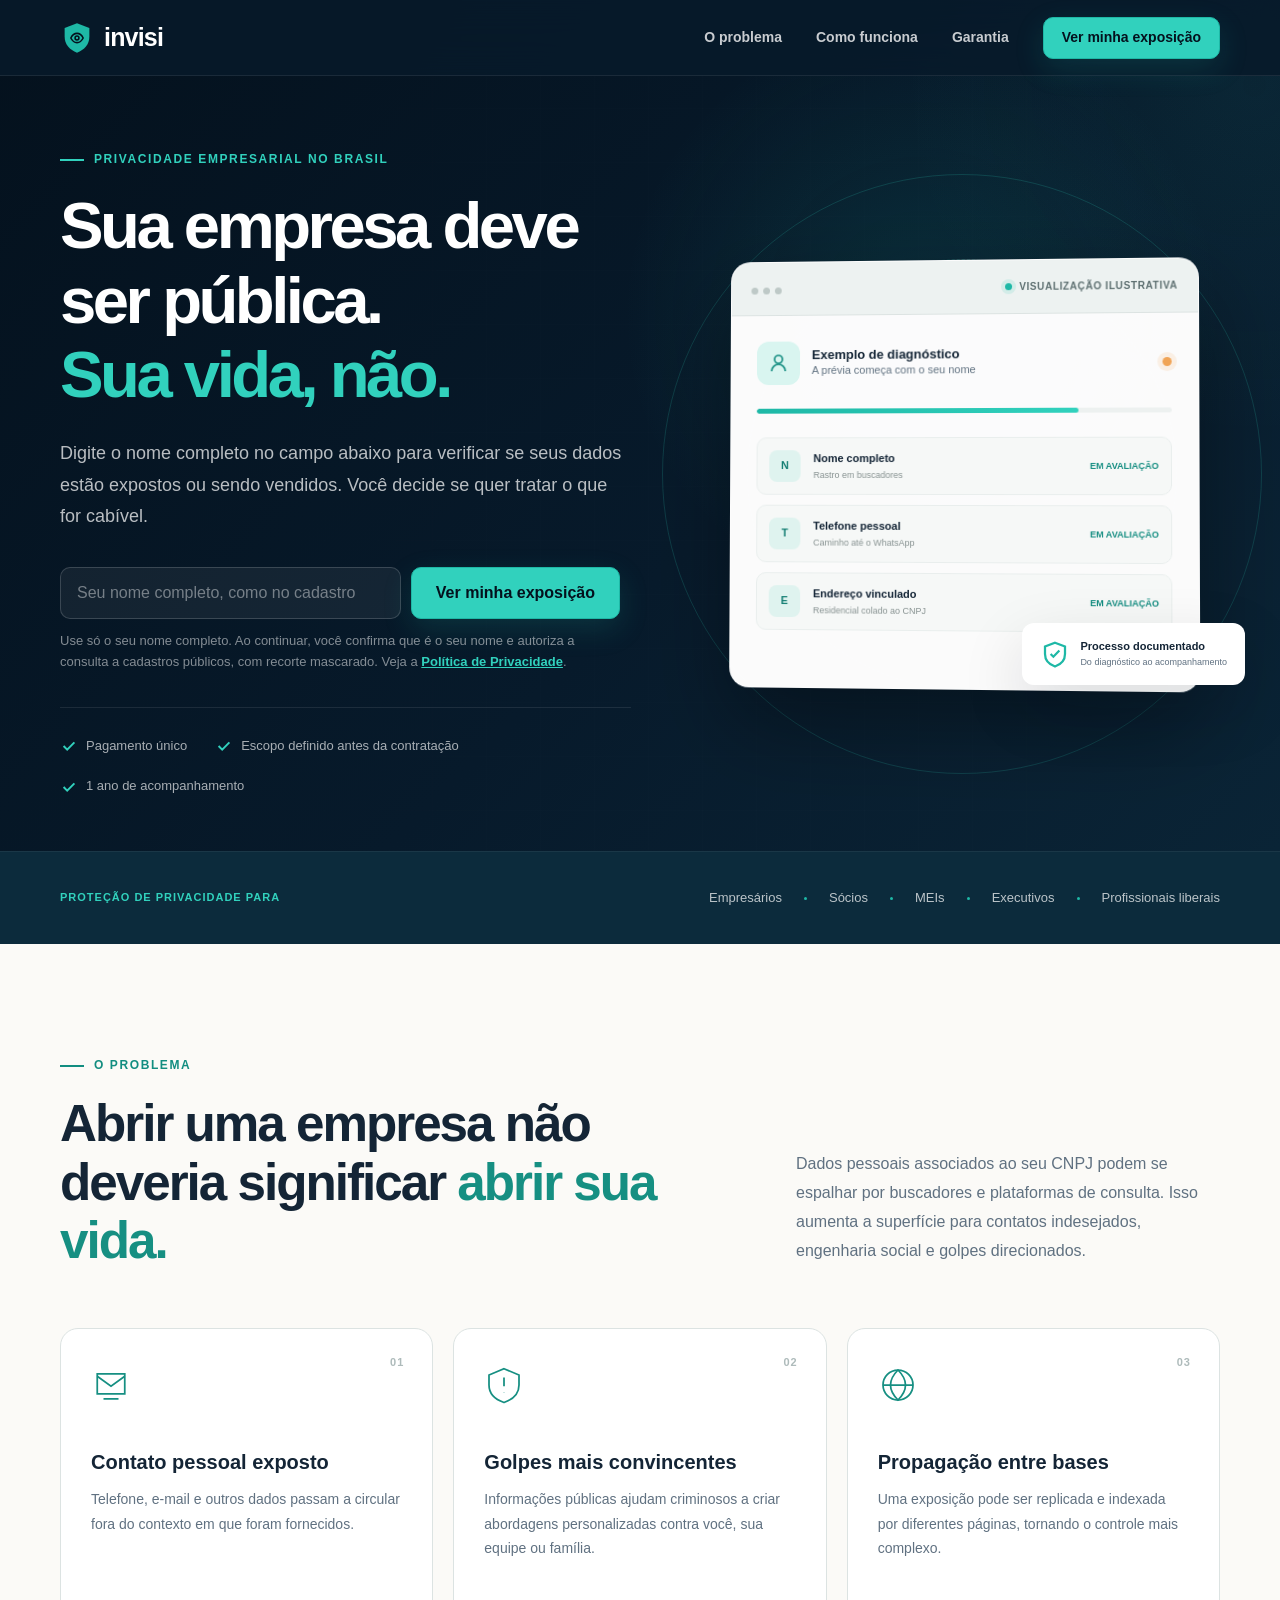
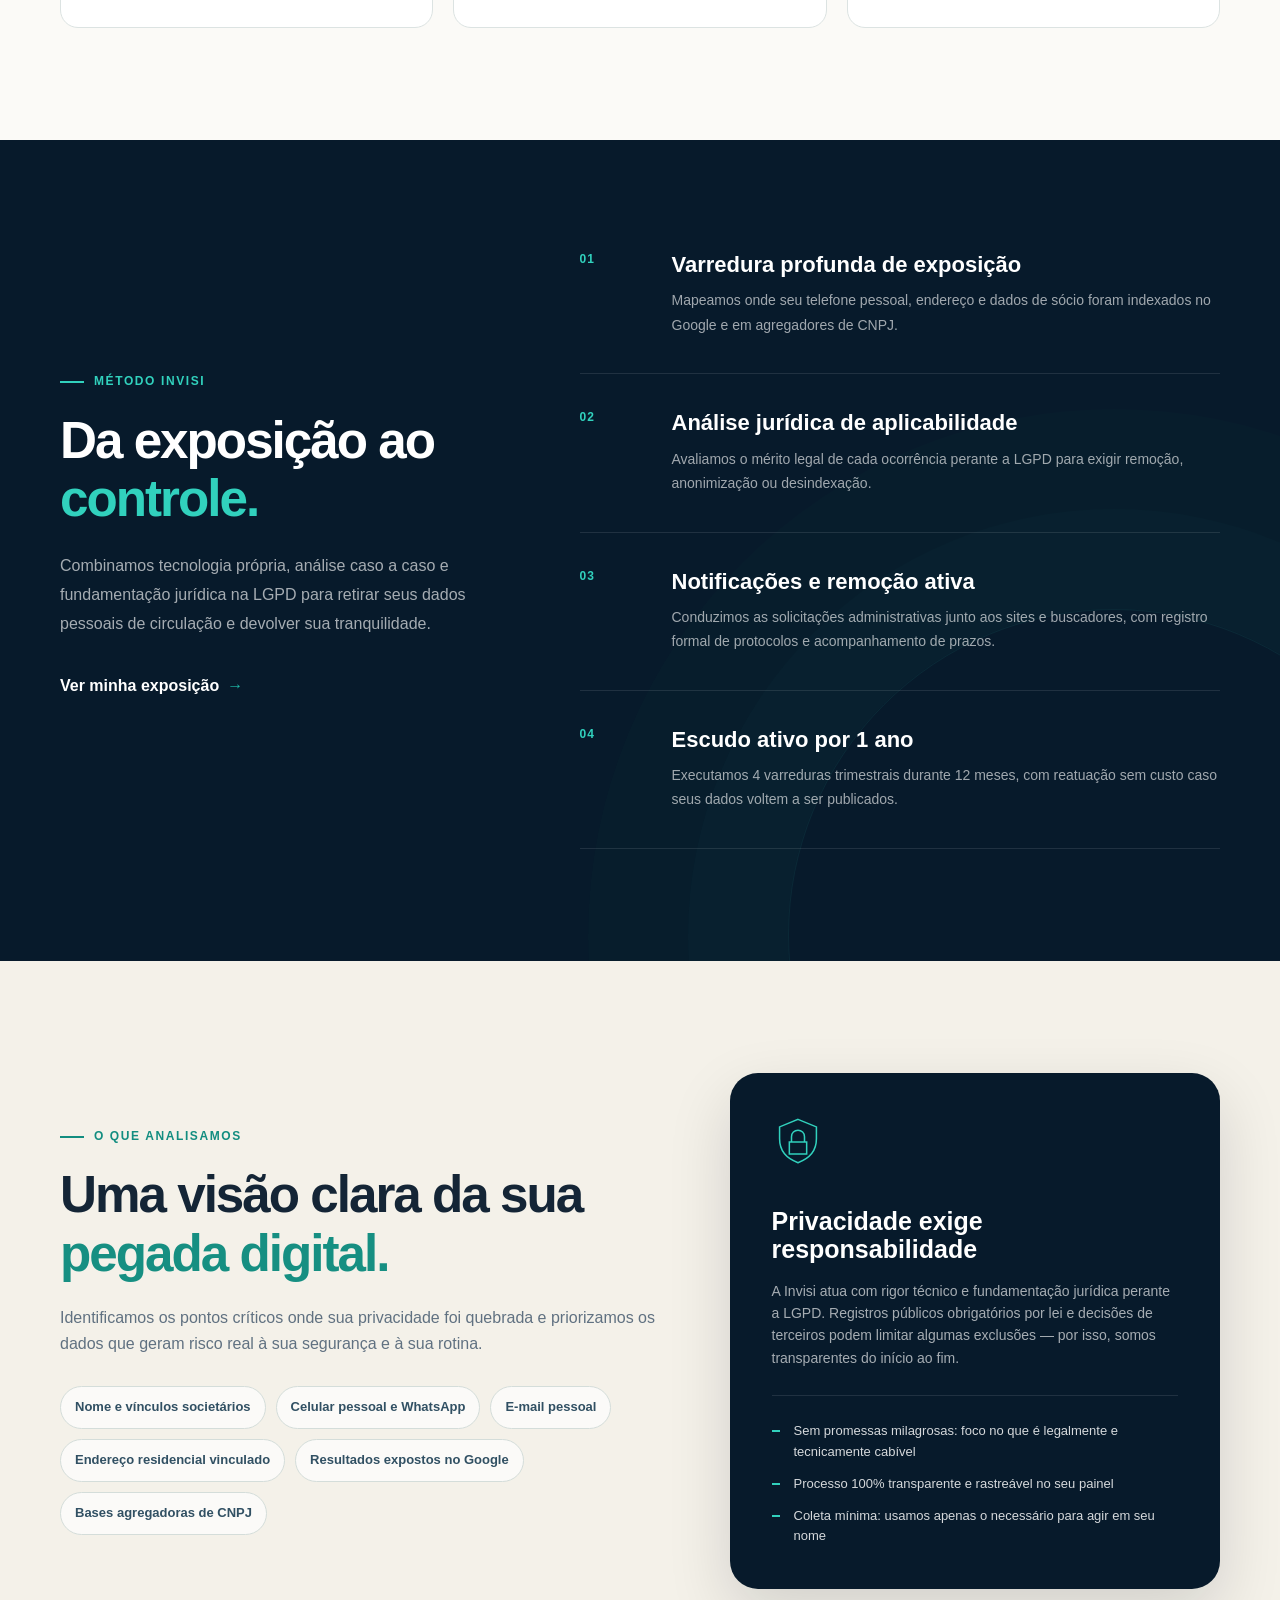
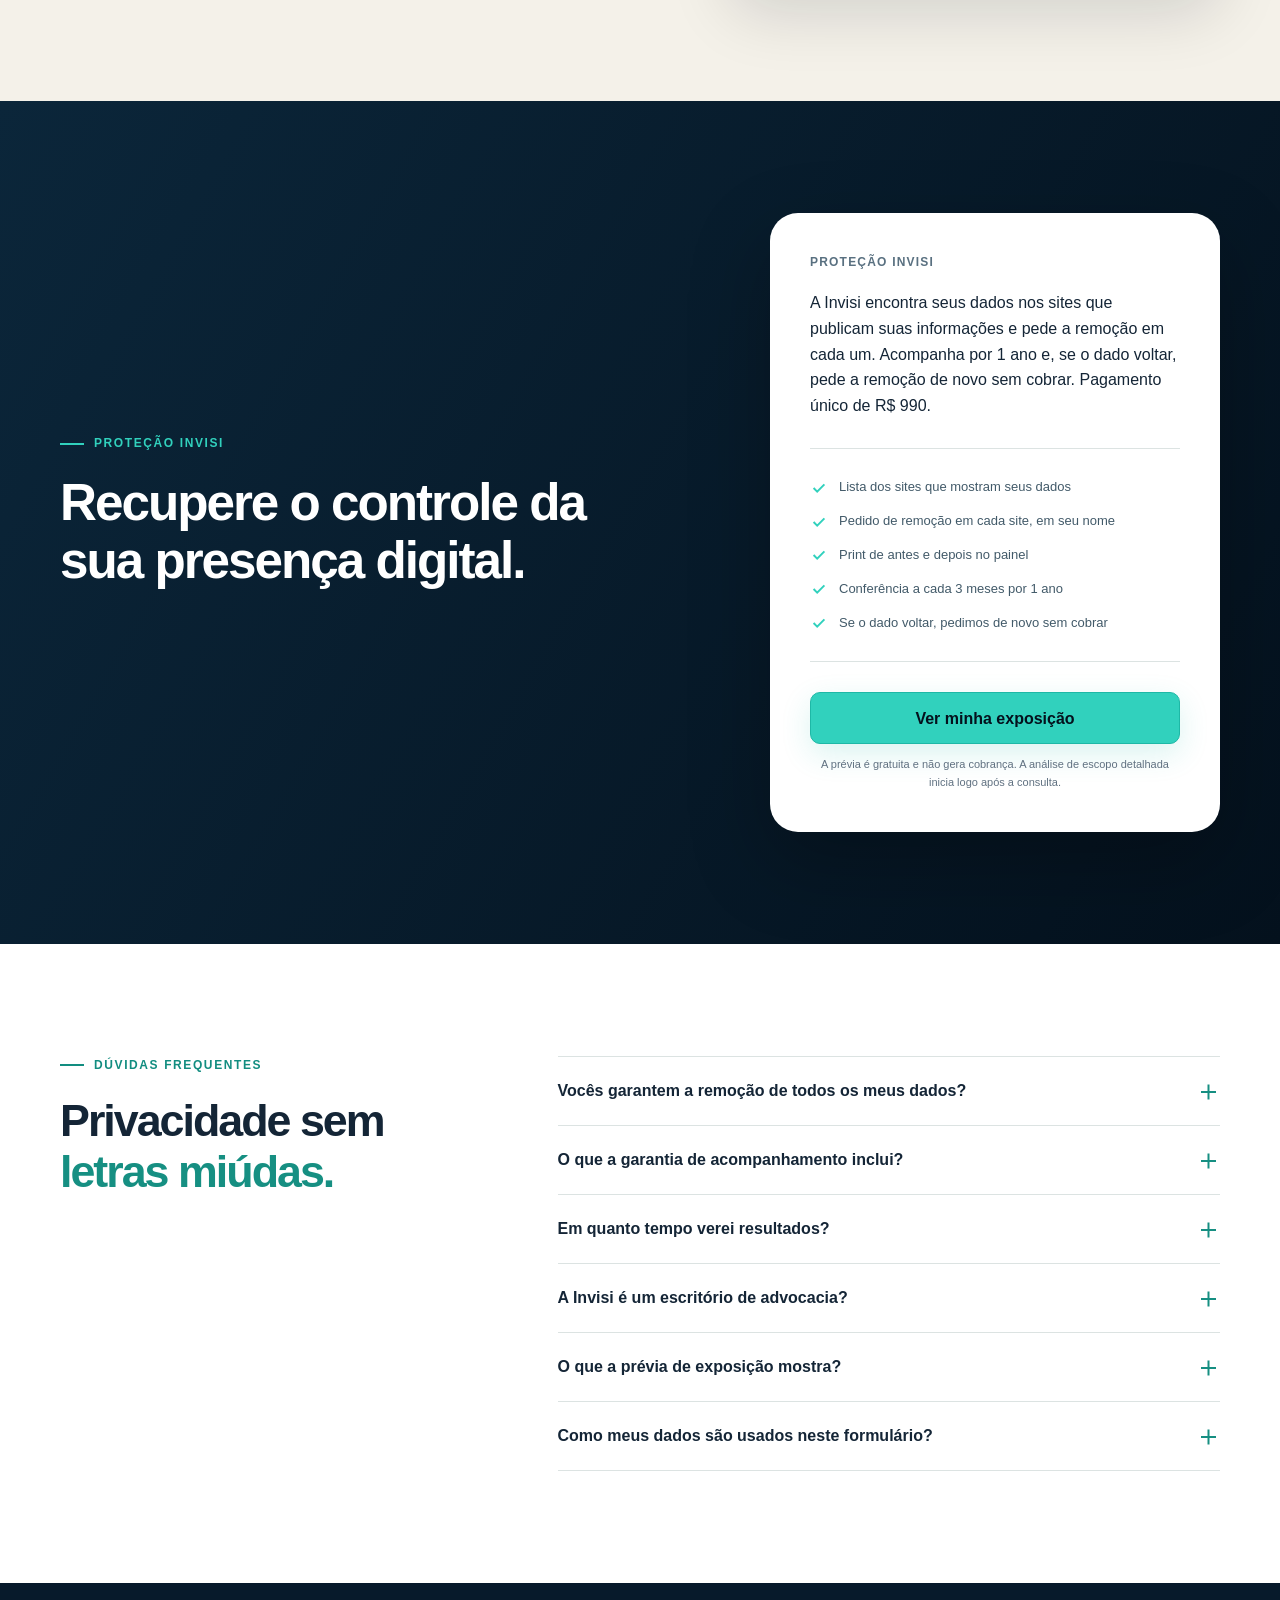
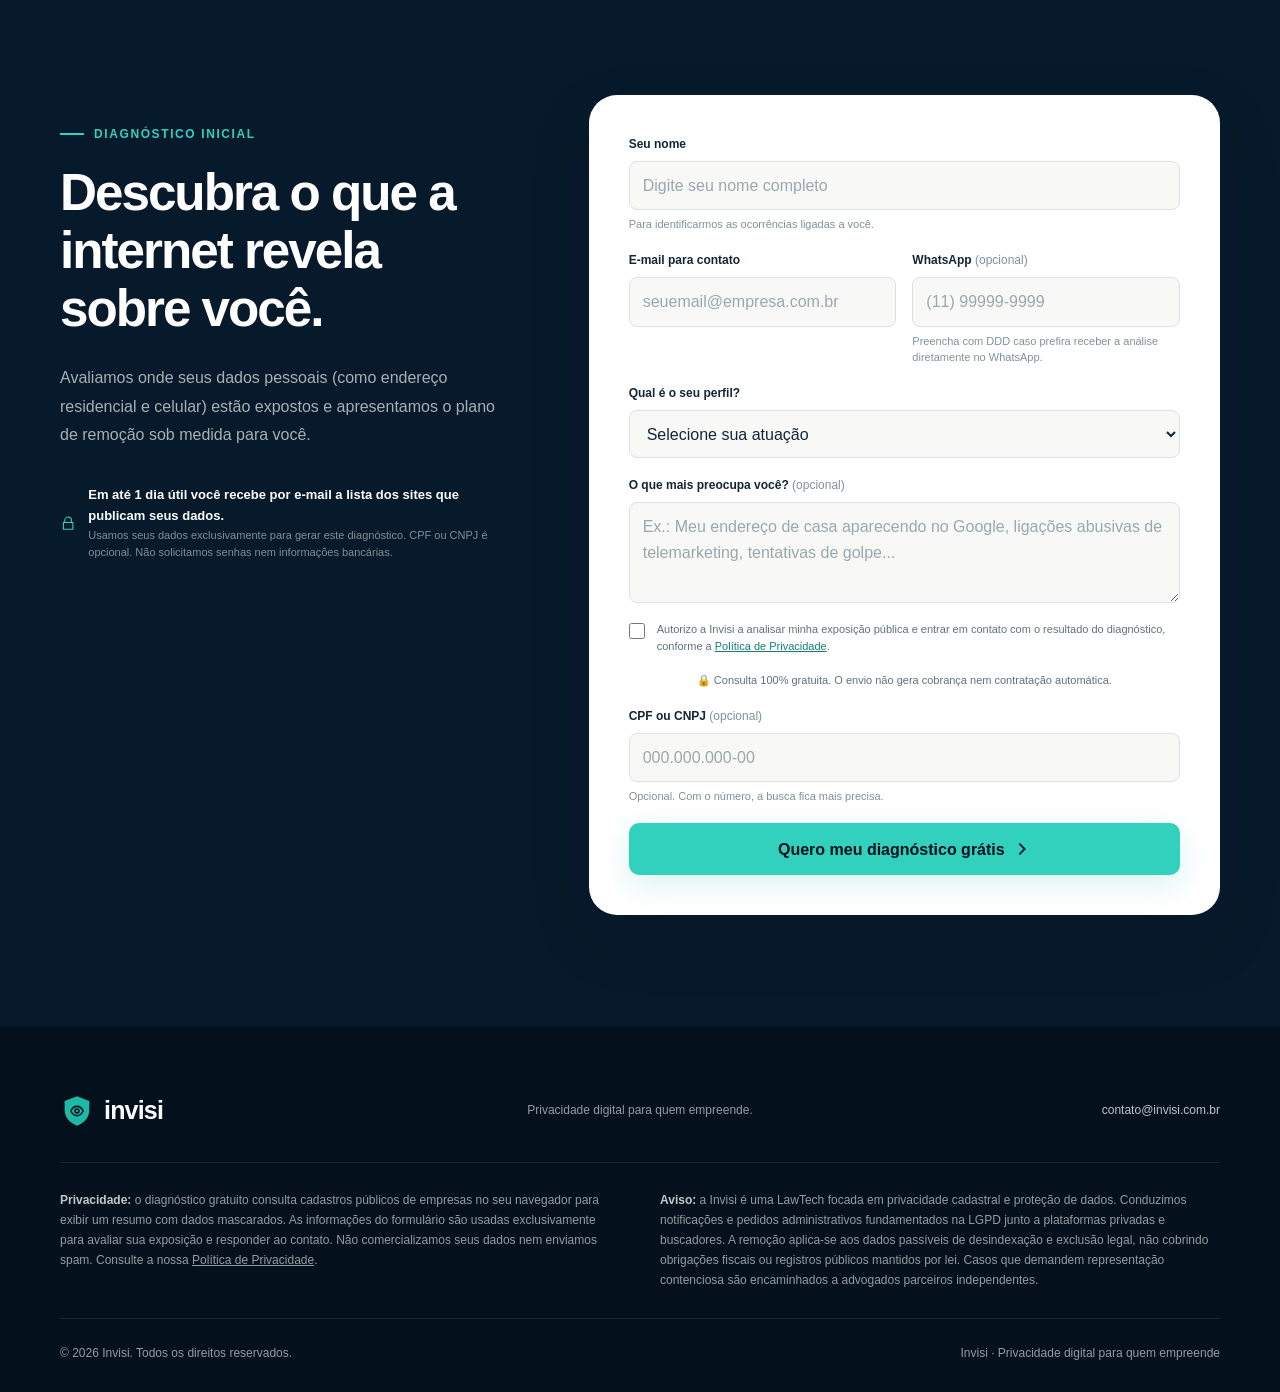
==== commit f7809512: "Acrescenta campanha e saída ao funil anônimo, sem o valor do clique e sem dado pessoal. O passo pagi" ====
--- a/index.html
+++ b/index.html
@@ -2,6 +2,34 @@
 <html lang="pt-BR">
   <head>
     <meta charset="UTF-8" />
+    <!-- Google tag (gtag.js) -->
+    <script
+      async
+      src="https://www.googletagmanager.com/gtag/js?id=G-NJHBCVJHD8"
+    ></script>
+    <script>
+      window.dataLayer = window.dataLayer || [];
+      function gtag() {
+        dataLayer.push(arguments);
+      }
+      gtag("js", new Date());
+      gtag("config", "G-NJHBCVJHD8");
+    </script>
+    <!-- Meta Pixel Code -->
+    <script>
+      !function(f,b,e,v,n,t,s)
+      {if(f.fbq)return;n=f.fbq=function(){n.callMethod?
+      n.callMethod.apply(n,arguments):n.queue.push(arguments)};
+      if(!f._fbq)f._fbq=n;n.push=n;n.loaded=!0;n.version='2.0';
+      n.queue=[];t=b.createElement(e);t.async=!0;
+      t.src=v;s=b.getElementsByTagName(e)[0];
+      s.parentNode.insertBefore(t,s)}(window, document,'script',
+      'https://connect.facebook.net/en_US/fbevents.js');
+      fbq('set', 'autoConfig', false, '1470624634449778');
+      fbq('init', '1470624634449778');
+      fbq('track', 'PageView');
+    </script>
+    <!-- End Meta Pixel Code -->
     <meta name="viewport" content="width=device-width, initial-scale=1.0" />
     <meta
       name="description"
@@ -21,7 +49,7 @@
     <meta property="og:url" content="https://invisi.com.br/" />
     <link rel="canonical" href="https://invisi.com.br/" />
     <link rel="icon" href="favicon.svg" type="image/svg+xml" />
-    <link rel="stylesheet" href="styles.css?v=20261114-1" />
+    <link rel="stylesheet" href="styles.css?v=20261016-1" />
     <title>Invisi | Privacidade para quem empreende</title>
   </head>
   <body>
@@ -65,13 +93,13 @@
         <div class="hero-grid container">
           <div class="hero-copy reveal">
             <p class="eyebrow">
-              <span></span> Prévia gratuita
-            </p>
-            <h1>Seus dados estão expostos?</h1>
+              <span></span> Privacidade empresarial no Brasil
+            </p>
+            <h1>Sua empresa deve ser pública.<br /><em>Sua vida, não.</em></h1>
             <p class="hero-lead" data-mirror-lead>
-              Digite o nome completo e veja se cadastros públicos mostram um
-              recorte seu. Se quiser seguir, peça a remoção só do que for
-              cabível — sem apagar tudo e sem aconselhamento jurídico.
+              Digite o nome completo no campo abaixo para verificar se seus
+              dados estão expostos ou sendo vendidos. Você decide se quer tratar
+              o que for cabível.
             </p>
             <form
               class="mirror-form"
@@ -99,8 +127,9 @@
                 </button>
               </div>
               <p class="mirror-hint" id="mirror-hint">
-                Só o seu nome. Ao continuar, você confirma que é o seu e
-                autoriza a consulta a cadastros públicos, com recorte mascarado.
+                Use só o seu nome completo. Ao continuar, você confirma que é o
+                seu nome e autoriza a consulta a cadastros públicos, com recorte
+                mascarado. Veja a
                 <a href="privacidade.html">Política de Privacidade</a>.
               </p>
               <p class="mirror-error" data-mirror-error role="alert" hidden></p>
@@ -320,7 +349,176 @@
         </div>
       </section>
 
-      
+      <!--
+        BACKUP — copys originais do Bloco 2 (method, scope, offer) antes da atualização.
+        Para reverter: apague o bloco ativo abaixo (de <section class="method section"> até o </section> da offer) e descomente este trecho.
+      <section class="method section" id="como-funciona">
+        <div class="container method-grid">
+          <div class="method-intro reveal">
+            <p class="eyebrow"><span></span> Método Invisi</p>
+            <h2>Da exposição ao <em>controle.</em></h2>
+            <p>
+              Combinamos tecnologia, análise e um processo orientado pelos
+              direitos previstos na LGPD para tratar cada ocorrência de forma
+              responsável.
+            </p>
+            <a class="text-link light" href="#espelho"
+              >Ver minha exposição <span aria-hidden="true">→</span></a
+            >
+          </div>
+
+          <ol class="steps-list">
+            <li class="reveal">
+              <span>01</span>
+              <div>
+                <h3>Varredura de exposição</h3>
+                <p>
+                  Mapeamos referências aos seus dados pessoais em buscadores e
+                  fontes online relevantes.
+                </p>
+              </div>
+            </li>
+            <li class="reveal">
+              <span>02</span>
+              <div>
+                <h3>Análise de aplicabilidade</h3>
+                <p>
+                  Classificamos as ocorrências e avaliamos quais medidas são
+                  cabíveis em cada fonte.
+                </p>
+              </div>
+            </li>
+            <li class="reveal">
+              <span>03</span>
+              <div>
+                <h3>Solicitações e acompanhamento</h3>
+                <p>
+                  Conduzimos pedidos elegíveis, registramos respostas e
+                  acompanhamos o andamento.
+                </p>
+              </div>
+            </li>
+            <li class="reveal">
+              <span>04</span>
+              <div>
+                <h3>Acompanhamento definido</h3>
+                <p>
+                  Durante 1 ano, fazemos quatro verificações trimestrais das
+                  ocorrências tratadas no diagnóstico inicial.
+                </p>
+              </div>
+            </li>
+          </ol>
+        </div>
+      </section>
+
+      <section class="scope section">
+        <div class="container scope-grid">
+          <div class="scope-panel reveal">
+            <p class="eyebrow dark"><span></span> O que analisamos</p>
+            <h2>Uma visão clara da sua <em>pegada digital.</em></h2>
+            <p>
+              O diagnóstico prioriza dados que possam ampliar riscos à sua
+              privacidade pessoal.
+            </p>
+            <div class="scope-tags">
+              <span>Nome e vínculos</span>
+              <span>Telefone pessoal</span>
+              <span>E-mail exposto</span>
+              <span>Endereço associado</span>
+              <span>Resultados em buscadores</span>
+              <span>Bases agregadoras</span>
+            </div>
+          </div>
+          <aside class="principles-card reveal">
+            <svg viewBox="0 0 48 48" aria-hidden="true">
+              <path
+                d="M24 4 41 11v11c0 11.2-6.7 18.3-17 22-10.3-3.7-17-10.8-17-22V11l17-7Z"
+              />
+              <path d="M18 25v-5a6 6 0 0 1 12 0v5m-14 0h16v11H16z" />
+            </svg>
+            <h3>Privacidade exige responsabilidade</h3>
+            <p>
+              A Invisi atua apenas sobre medidas técnica e juridicamente
+              aplicáveis. Registros públicos, obrigações legais e decisões de
+              terceiros podem limitar uma remoção.
+            </p>
+            <ul>
+              <li>Sem promessas impossíveis</li>
+              <li>Processo rastreável</li>
+              <li>Coleta mínima de dados</li>
+            </ul>
+          </aside>
+        </div>
+      </section>
+
+      <section class="offer section" id="garantia">
+        <div class="container offer-grid">
+          <div class="offer-copy reveal">
+            <p class="eyebrow"><span></span> Proteção Invisi</p>
+            <h2>Recupere o controle da sua presença digital.</h2>
+            <p>Diagnóstico, atuação e acompanhamento em um único serviço.</p>
+            <div class="guarantee-callout">
+              <span class="guarantee-icon">1</span>
+              <div>
+                <strong>Garantia de acompanhamento por 1 ano</strong>
+                <p>
+                  Após o relatório inicial, fazemos quatro revisões trimestrais
+                  do que entrou no escopo. Se algo reaparecer, analisamos de
+                  novo e reapresentamos os pedidos que ainda forem cabíveis, sem
+                  cobrança extra. A garantia cobre execução e acompanhamento —
+                  não decisões de terceiros nem a remoção de todos os dados da
+                  internet.
+                </p>
+              </div>
+            </div>
+          </div>
+
+          <div class="price-card reveal">
+            <p>Proteção Invisi</p>
+            <ul>
+              <li>
+                <svg viewBox="0 0 20 20" aria-hidden="true">
+                  <path d="m4 10 4 4 8-8" /></svg
+                >Diagnóstico de exposição
+              </li>
+              <li>
+                <svg viewBox="0 0 20 20" aria-hidden="true">
+                  <path d="m4 10 4 4 8-8" /></svg
+                >Análise individual das ocorrências
+              </li>
+              <li>
+                <svg viewBox="0 0 20 20" aria-hidden="true">
+                  <path d="m4 10 4 4 8-8" /></svg
+                >Solicitações elegíveis de tratamento
+              </li>
+              <li>
+                <svg viewBox="0 0 20 20" aria-hidden="true">
+                  <path d="m4 10 4 4 8-8" /></svg
+                >Acompanhamento documentado
+              </li>
+              <li>
+                <svg viewBox="0 0 20 20" aria-hidden="true">
+                  <path d="m4 10 4 4 8-8" /></svg
+                >4 verificações trimestrais em 1 ano
+              </li>
+            </ul>
+            <p class="price-scope">
+              Após a avaliação inicial, você recebe o escopo com as fontes e
+              ocorrências incluídas, os limites do atendimento e o prazo
+              estimado. A contratação só ocorre após sua aprovação.
+            </p>
+            <a class="button button-full" href="#espelho"
+              >Ver minha exposição</a
+            >
+            <p class="price-note">
+              A prévia não gera cobrança. A avaliação de escopo começa depois do
+              contato.
+            </p>
+          </div>
+        </div>
+      </section>
+      -->
 
       <section class="method section" id="como-funciona">
         <div class="container method-grid">
@@ -483,7 +681,262 @@
         </div>
       </section>
 
-      
+      <!--
+        BACKUP — copys originais do Bloco 3 (faq, contact) antes da atualização.
+        Para reverter: apague o bloco ativo abaixo (de <section class="faq section"> até o </section> da contact) e descomente este trecho.
+      <section class="faq section">
+        <div class="container faq-grid">
+          <div class="section-heading reveal">
+            <p class="eyebrow dark"><span></span> Dúvidas frequentes</p>
+            <h2>Privacidade sem <em>letras miúdas.</em></h2>
+          </div>
+          <div class="accordion" data-accordion>
+            <details class="reveal">
+              <summary>
+                Vocês garantem a remoção de todos os meus dados?<span></span>
+              </summary>
+              <p>
+                Não. Remoção depende da fonte, da finalidade, de obrigações
+                legais e da decisão de terceiros. O que garantimos é executar e
+                acompanhar as medidas elegíveis do escopo.
+              </p>
+            </details>
+            <details class="reveal">
+              <summary>
+                O que a garantia de acompanhamento inclui?<span></span>
+              </summary>
+              <p>
+                Inclui revisões das URLs e ocorrências registradas no relatório
+                inicial aos 3, 6, 9 e 12 meses. Se uma delas reaparecer, fazemos
+                uma nova análise e reapresentamos os pedidos que continuarem
+                aplicáveis, sem cobrança adicional. Novas fontes ou situações
+                que não faziam parte do diagnóstico inicial são avaliadas
+                separadamente.
+              </p>
+            </details>
+            <details class="reveal">
+              <summary>Em quanto tempo verei resultados?<span></span></summary>
+              <p>
+                Cada plataforma possui prazos e critérios próprios. Após o
+                diagnóstico, apresentamos as ocorrências e acompanhamos as
+                respostas, mantendo você informado sobre o andamento.
+              </p>
+            </details>
+            <details class="reveal">
+              <summary>
+                A Invisi é um escritório de advocacia?<span></span>
+              </summary>
+              <p>
+                Não. A Invisi é uma empresa de tecnologia e serviços de
+                privacidade. Casos que exijam atuação jurídica especializada
+                podem demandar encaminhamento a profissional habilitado.
+              </p>
+            </details>
+            <details class="reveal">
+              <summary>
+                O que a prévia de exposição mostra?<span></span>
+              </summary>
+              <p>
+                A prévia usa o nome que você digitou para consultar cadastros
+                públicos de sócio e CNPJ. Se achar telefone, e-mail, endereço ou
+                documento, mostra o recorte mascarado — incompleto. Sem CPF nem
+                CNPJ. Se não achar, dizemos que não achou. Diagnóstico, pedidos
+                cabíveis e acompanhamento de 1 ano começam depois do contato.
+              </p>
+            </details>
+            <details class="reveal">
+              <summary>
+                Como meus dados são usados neste formulário?<span></span>
+              </summary>
+              <p>
+                Os dados informados são usados para avaliar esta solicitação e
+                responder ao contato. O WhatsApp é opcional. Não envie CPF,
+                documentos, senhas ou dados financeiros neste formulário.
+              </p>
+            </details>
+          </div>
+        </div>
+      </section>
+
+      <section class="contact section" id="diagnostico">
+        <div class="container contact-grid">
+          <div class="contact-copy reveal">
+            <p class="eyebrow"><span></span> Diagnóstico inicial</p>
+            <h2 data-contact-title>
+              Descubra o que a internet revela sobre você.
+            </h2>
+            <p data-contact-text>
+              Após o envio, faremos uma avaliação inicial da demanda e
+              entraremos em contato para confirmar o escopo e os próximos
+              passos.
+            </p>
+            <div class="confidential-note">
+              <svg viewBox="0 0 24 24" aria-hidden="true">
+                <path d="M7 11V8a5 5 0 0 1 10 0v3m-12 0h14v10H5z" />
+              </svg>
+              <span
+                ><strong>Dados usados somente para esta solicitação</strong
+                ><small
+                  >Não envie CPF, documentos, senhas ou dados
+                  financeiros.</small
+                ></span
+              >
+            </div>
+          </div>
+
+          <form
+            class="lead-form reveal"
+            action="https://api.web3forms.com/submit"
+            method="POST"
+            data-lead-form
+          >
+            <input
+              type="hidden"
+              name="access_key"
+              value="158390c0-432f-4ec7-aab9-e640e631f481"
+            />
+            <input
+              type="hidden"
+              name="subject"
+              value="Novo lead da landing page Invisi"
+            />
+            <input
+              type="hidden"
+              name="redirect"
+              value="https://invisi.com.br/obrigado.html"
+            />
+            <input type="hidden" name="from_name" value="Invisi" />
+            <input
+              type="checkbox"
+              name="botcheck"
+              class="honeypot"
+              style="display: none"
+              tabindex="-1"
+              autocomplete="off"
+              aria-hidden="true"
+            />
+            <input
+              type="hidden"
+              name="Previa_exposicao"
+              value="Nao"
+              data-preview-field
+            />
+            <input
+              type="hidden"
+              name="Nome_consultado"
+              value=""
+              data-consulted-name
+            />
+            <input
+              type="hidden"
+              name="Campos_encontrados"
+              value=""
+              data-opened-paths
+            />
+            <input type="hidden" name="UTM_source" value="" />
+            <input type="hidden" name="UTM_medium" value="" />
+            <input type="hidden" name="UTM_campaign" value="" />
+            <input type="hidden" name="UTM_content" value="" />
+
+            <div class="field full-field">
+              <label for="nome">Seu nome</label>
+              <input
+                id="nome"
+                name="Nome"
+                type="text"
+                autocomplete="name"
+                placeholder="Nome e sobrenome"
+                aria-describedby="nome-ajuda"
+                required
+              />
+              <p class="field-hint" id="nome-ajuda">
+                Para falarmos com você. Não envie CPF nem documento.
+              </p>
+            </div>
+            <div class="form-row">
+              <div class="field">
+                <label for="email">E-mail para retorno</label>
+                <input
+                  id="email"
+                  name="Email"
+                  type="email"
+                  autocomplete="email"
+                  placeholder="voce@empresa.com.br"
+                  required
+                />
+              </div>
+              <div class="field">
+                <label for="telefone">WhatsApp <span>(opcional)</span></label>
+                <input
+                  id="telefone"
+                  name="WhatsApp"
+                  type="tel"
+                  autocomplete="tel"
+                  inputmode="numeric"
+                  placeholder="(11) 99999-9999"
+                  maxlength="15"
+                  pattern="\([0-9]{2}\) [0-9]{5}-[0-9]{4}"
+                  title="Informe um celular brasileiro com DDD, no formato (11) 99999-9999"
+                  aria-describedby="telefone-ajuda"
+                  data-phone-mask
+                />
+                <p class="field-hint" id="telefone-ajuda">
+                  Celular com DDD, só se quiser retorno por WhatsApp.
+                </p>
+              </div>
+            </div>
+            <div class="field full-field">
+              <label for="perfil">Qual é o seu perfil?</label>
+              <select id="perfil" name="Perfil" required>
+                <option value="" selected disabled>Selecione uma opção</option>
+                <option>Empresário(a) ou sócio(a)</option>
+                <option>MEI</option>
+                <option>Executivo(a)</option>
+                <option>Profissional liberal</option>
+                <option>Outro</option>
+              </select>
+            </div>
+            <div class="field full-field">
+              <label for="preocupacao"
+                >O que mais preocupa você? <span>(opcional)</span></label
+              >
+              <textarea
+                id="preocupacao"
+                name="Preocupacao"
+                rows="3"
+                placeholder="Ex.: telefone pessoal aparecendo em resultados de busca"
+              ></textarea>
+            </div>
+            <label class="consent">
+              <input
+                type="checkbox"
+                name="Consentimento"
+                value="Aceito"
+                required
+              />
+              <span
+                >Autorizo a Invisi a usar estes dados para entrar em contato
+                sobre o diagnóstico, conforme a
+                <a href="privacidade.html" target="_blank" rel="noopener"
+                  >Política de Privacidade</a
+                >.</span
+              >
+            </label>
+            <p class="form-note">
+              O envio não gera cobrança nem contratação. Você receberá as
+              condições do serviço antes de decidir.
+            </p>
+            <button class="button button-full submit-button" type="submit">
+              <span>Pedir avaliação inicial</span>
+              <svg viewBox="0 0 20 20" aria-hidden="true">
+                <path d="m7 4 6 6-6 6" />
+              </svg>
+            </button>
+            <p class="form-status" role="status" aria-live="polite"></p>
+          </form>
+        </div>
+      </section>
+      -->
 
       <section class="faq section">
         <div class="container faq-grid">
@@ -777,7 +1230,53 @@
       </section>
     </main>
 
-    
+    <!--
+      BACKUP — rodapé original antes da atualização (Bloco 3).
+      Para reverter: apague o <footer> ativo abaixo e descomente este trecho.
+    <footer class="site-footer">
+      <div class="container footer-top">
+        <a
+          class="brand footer-brand"
+          href="#inicio"
+          aria-label="Invisi, voltar ao início"
+        >
+          <svg class="brand-mark" viewBox="0 0 44 44" aria-hidden="true">
+            <path
+              d="M22 3 38 9v11c0 10.4-6.5 17.2-16 21C12.5 37.2 6 30.4 6 20V9l16-6Z"
+            />
+            <path d="M14 22s3-6 8-6 8 6 8 6-3 6-8 6-8-6-8-6Z" />
+            <circle cx="22" cy="22" r="2.5" />
+          </svg>
+          <span>invisi</span>
+        </a>
+        <p>Privacidade para quem move negócios.</p>
+        <a href="mailto:contato@invisi.com.br">contato@invisi.com.br</a>
+      </div>
+      <div class="container privacy-text">
+        <p>
+          <strong>Privacidade:</strong> a prévia usa o nome informado para
+          consultar cadastros públicos de empresa no seu navegador e mostrar um
+          recorte mascarado. Os dados do formulário são usados para avaliar a
+          solicitação e responder ao contato. Não vendemos essas informações.
+          Consulte a
+          <a href="privacidade.html">Política de Privacidade completa</a>.
+        </p>
+        <p>
+          <strong>Aviso:</strong> a Invisi não é um escritório de advocacia e
+          não garante a eliminação universal de informações legítimas, registros
+          públicos ou conteúdos mantidos por obrigação legal. A aplicabilidade
+          de cada solicitação depende da análise da fonte e do contexto.
+        </p>
+      </div>
+      <div class="container footer-bottom">
+        <span
+          >© <span data-year>2026</span> Invisi. Todos os direitos
+          reservados.</span
+        >
+        <span>Invisi · Privacidade digital para quem empreende</span>
+      </div>
+    </footer>
+    -->
 
     <footer class="site-footer">
       <div class="container footer-top">
@@ -826,7 +1325,142 @@
       </div>
     </footer>
 
-    
+    <!--
+      BACKUP — modal #avaliacao-inicial original antes da atualização (Bloco 3).
+      Para reverter: apague o <dialog> ativo abaixo e descomente este trecho.
+    <dialog
+      class="intent-dialog"
+      id="avaliacao-inicial"
+      role="dialog"
+      aria-modal="true"
+      aria-labelledby="intent-title"
+      aria-describedby="intent-desc"
+    >
+      <div class="intent-panel">
+        <button
+          class="intent-close"
+          type="button"
+          data-intent-close
+          aria-label="Fechar"
+        >
+          <span aria-hidden="true">&times;</span>
+        </button>
+        <p class="eyebrow dark"><span></span> Avaliação inicial</p>
+        <h2 id="intent-title">Confirme o contato para seguir</h2>
+        <p id="intent-desc">
+          Precisamos de e-mail e WhatsApp para retornar. O pedido entra na fila
+          de análise. Não há cobrança agora e o envio não inicia contratação.
+        </p>
+        <form
+          class="intent-form"
+          action="https://api.web3forms.com/submit"
+          method="POST"
+          data-intent-form
+        >
+          <input
+            type="hidden"
+            name="access_key"
+            value="158390c0-432f-4ec7-aab9-e640e631f481"
+          />
+          <input
+            type="hidden"
+            name="subject"
+            value="Novo lead da landing page Invisi"
+          />
+          <input
+            type="hidden"
+            name="redirect"
+            value="https://invisi.com.br/obrigado.html"
+          />
+          <input type="hidden" name="from_name" value="Invisi" />
+          <input
+            type="checkbox"
+            name="botcheck"
+            class="honeypot"
+            style="display: none"
+            tabindex="-1"
+            autocomplete="off"
+            aria-hidden="true"
+          />
+          <input type="hidden" name="Nome" value="" data-intent-name />
+          <input type="hidden" name="Origem" value="Modal de intencao" />
+          <input
+            type="hidden"
+            name="Previa_exposicao"
+            value="Nao"
+            data-intent-preview
+          />
+          <input
+            type="hidden"
+            name="Nome_consultado"
+            value=""
+            data-intent-consulted
+          />
+          <input
+            type="hidden"
+            name="Campos_encontrados"
+            value=""
+            data-intent-paths
+          />
+          <input type="hidden" name="Intencao" value="" data-intent-signal />
+          <input type="hidden" name="Campo_alvo" value="" data-intent-target />
+          <input type="hidden" name="UTM_source" value="" />
+          <input type="hidden" name="UTM_medium" value="" />
+          <input type="hidden" name="UTM_campaign" value="" />
+          <input type="hidden" name="UTM_content" value="" />
+
+          <div class="field">
+            <label for="intent-email">E-mail</label>
+            <input
+              id="intent-email"
+              name="Email"
+              type="email"
+              autocomplete="email"
+              placeholder="voce@empresa.com.br"
+              required
+            />
+          </div>
+          <div class="field">
+            <label for="intent-telefone">Telefone / WhatsApp</label>
+            <input
+              id="intent-telefone"
+              name="WhatsApp"
+              type="tel"
+              autocomplete="tel"
+              inputmode="numeric"
+              placeholder="(11) 99999-9999"
+              maxlength="15"
+              pattern="\([0-9]{2}\) [0-9]{5}-[0-9]{4}"
+              title="Informe um celular brasileiro com DDD, no formato (11) 99999-9999"
+              aria-describedby="intent-telefone-ajuda"
+              data-phone-mask
+              required
+            />
+            <p class="field-hint" id="intent-telefone-ajuda">
+              Celular com DDD. É por aqui que avisamos a fila.
+            </p>
+          </div>
+          <p class="form-note">
+            Não pedimos CPF. Ao enviar, você autoriza a Invisi a usar estes
+            dados para retornar sobre a avaliação, conforme a
+            <a href="privacidade.html" target="_blank" rel="noopener"
+              >Política de Privacidade</a
+            >.
+          </p>
+          <button class="button button-full submit-button" type="submit">
+            <span>Enviar e entrar na fila</span>
+            <svg viewBox="0 0 20 20" aria-hidden="true">
+              <path d="m7 4 6 6-6 6" />
+            </svg>
+          </button>
+          <p class="form-status" role="status" aria-live="polite"></p>
+          <a class="intent-fallback" href="#diagnostico" data-intent-fallback
+            >Prefere o formulário completo?</a
+          >
+        </form>
+      </div>
+    </dialog>
+    -->
 
     <dialog
       class="intent-dialog"
@@ -1014,75 +1648,10 @@
       </div>
     </dialog>
 
-    <script>
-      (function (w, d) {
-        if (w.fbq) return;
-        var n = (w.fbq = function () {
-          n.callMethod
-            ? n.callMethod.apply(n, arguments)
-            : n.queue.push(arguments);
-        });
-        if (!w._fbq) w._fbq = n;
-        n.push = n;
-        n.loaded = !0;
-        n.version = "2.0";
-        n.queue = [];
-        fbq('set', 'autoConfig', false, '1470624634449778');
-        fbq('init', '1470624634449778');
-        fbq('track', 'PageView');
-
-        var started = false;
-        function loadTags() {
-          if (started) return;
-          started = true;
-          var first = d.getElementsByTagName("script")[0];
-          var pixel = d.createElement("script");
-          pixel.async = true;
-          pixel.src = "https://connect.facebook.net/en_US/fbevents.js";
-          first.parentNode.insertBefore(pixel, first);
-
-          w.dataLayer = w.dataLayer || [];
-          w.gtag = function () {
-            w.dataLayer.push(arguments);
-          };
-          w.gtag("js", new Date());
-          w.gtag("config", "G-NJHBCVJHD8");
-          var ga = d.createElement("script");
-          ga.async = true;
-          ga.src =
-            "https://www.googletagmanager.com/gtag/js?id=G-NJHBCVJHD8";
-          first.parentNode.insertBefore(ga, first);
-        }
-
-        function afterPaint() {
-          var frames = 0;
-          function step() {
-            frames += 1;
-            if (frames < 2) {
-              w.requestAnimationFrame(step);
-              return;
-            }
-            if (typeof w.requestIdleCallback === "function") {
-              w.requestIdleCallback(loadTags, { timeout: 1500 });
-            } else {
-              w.setTimeout(loadTags, 1);
-            }
-          }
-          if (typeof w.requestAnimationFrame === "function") {
-            w.requestAnimationFrame(step);
-          } else {
-            loadTags();
-          }
-        }
-
-        if (d.readyState === "complete") afterPaint();
-        else w.addEventListener("load", afterPaint);
-      })(window, document);
-    </script>
     <script src="meta.js?v=20261110-2" defer></script>
     <script src="funil.js?v=20261114-1" defer></script>
-    <script src="leads.js?v=20261114-1" defer></script>
-    <script src="script.js?v=20261114-1" defer></script>
+    <script src="leads.js?v=20261110-3" defer></script>
+    <script src="script.js?v=20261110-3" defer></script>
     <script src="espelho.js?v=20261110-1" defer></script>
   </body>
 </html>
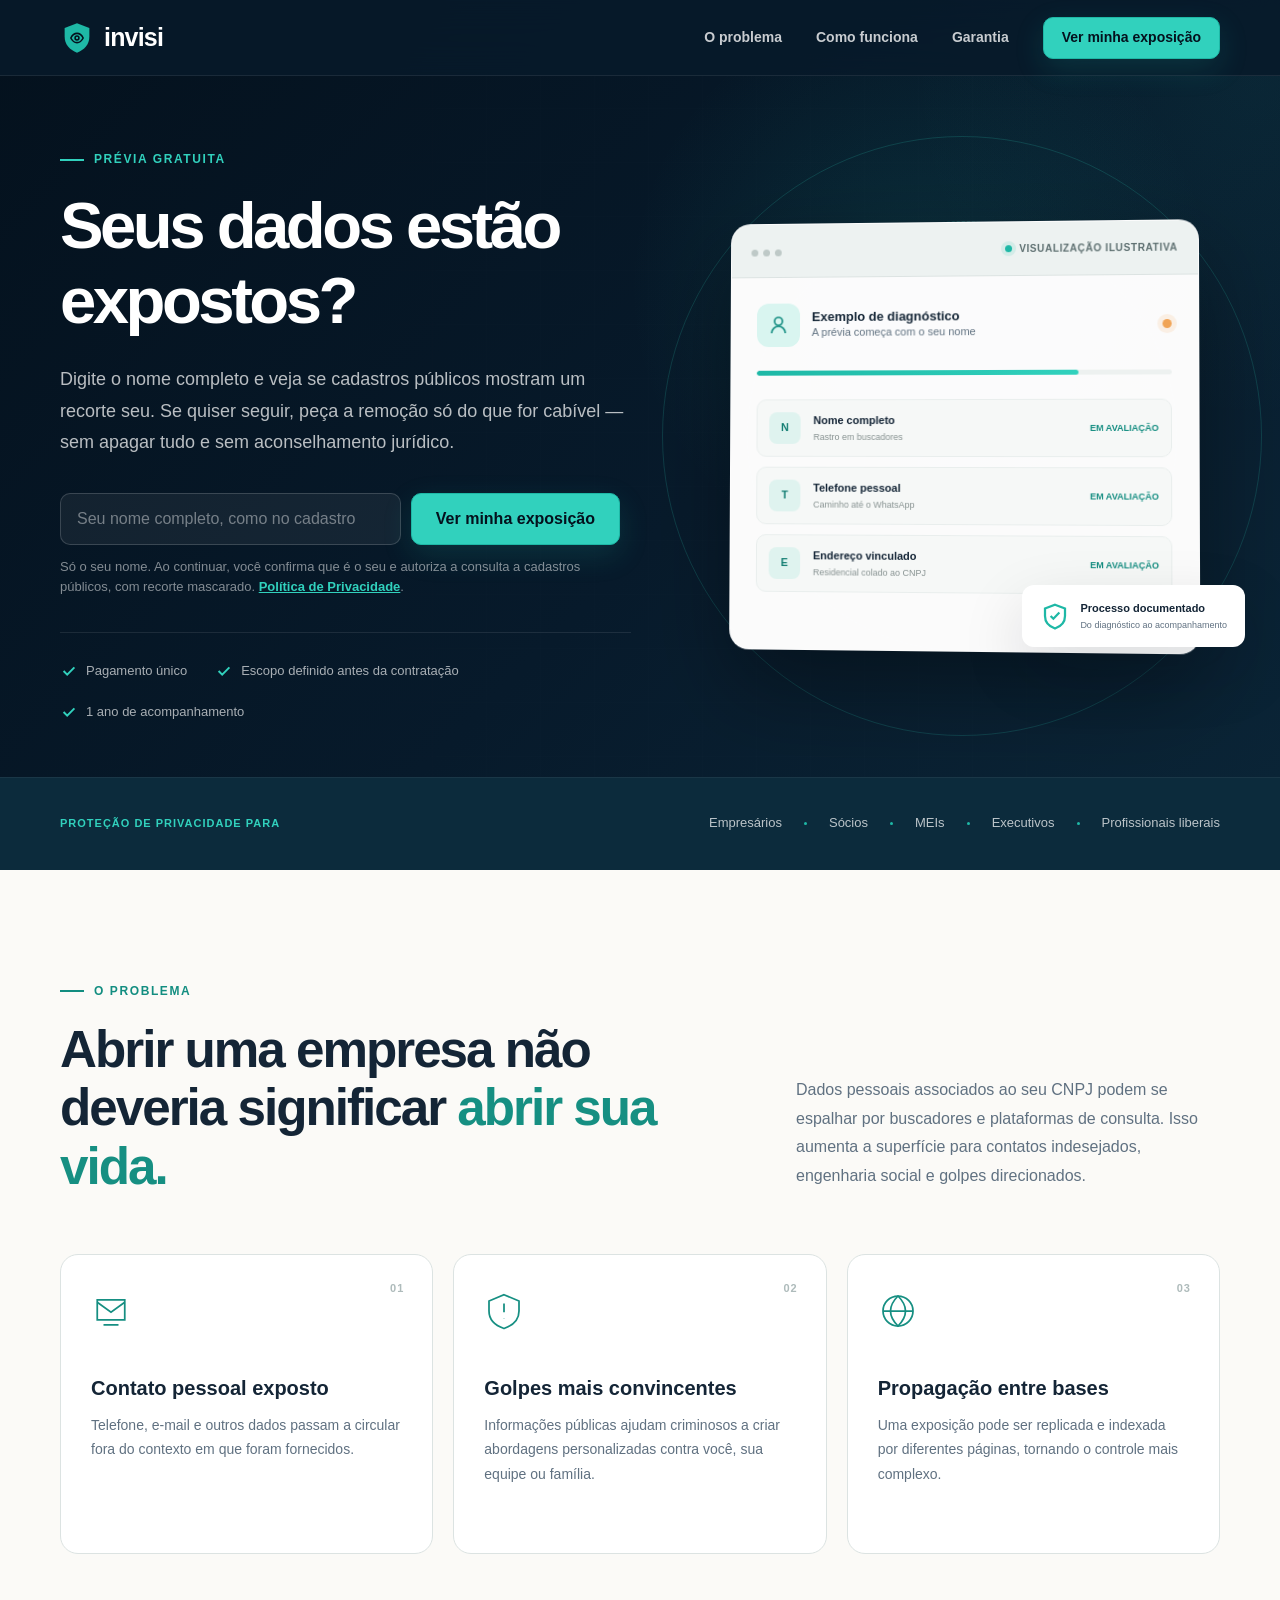
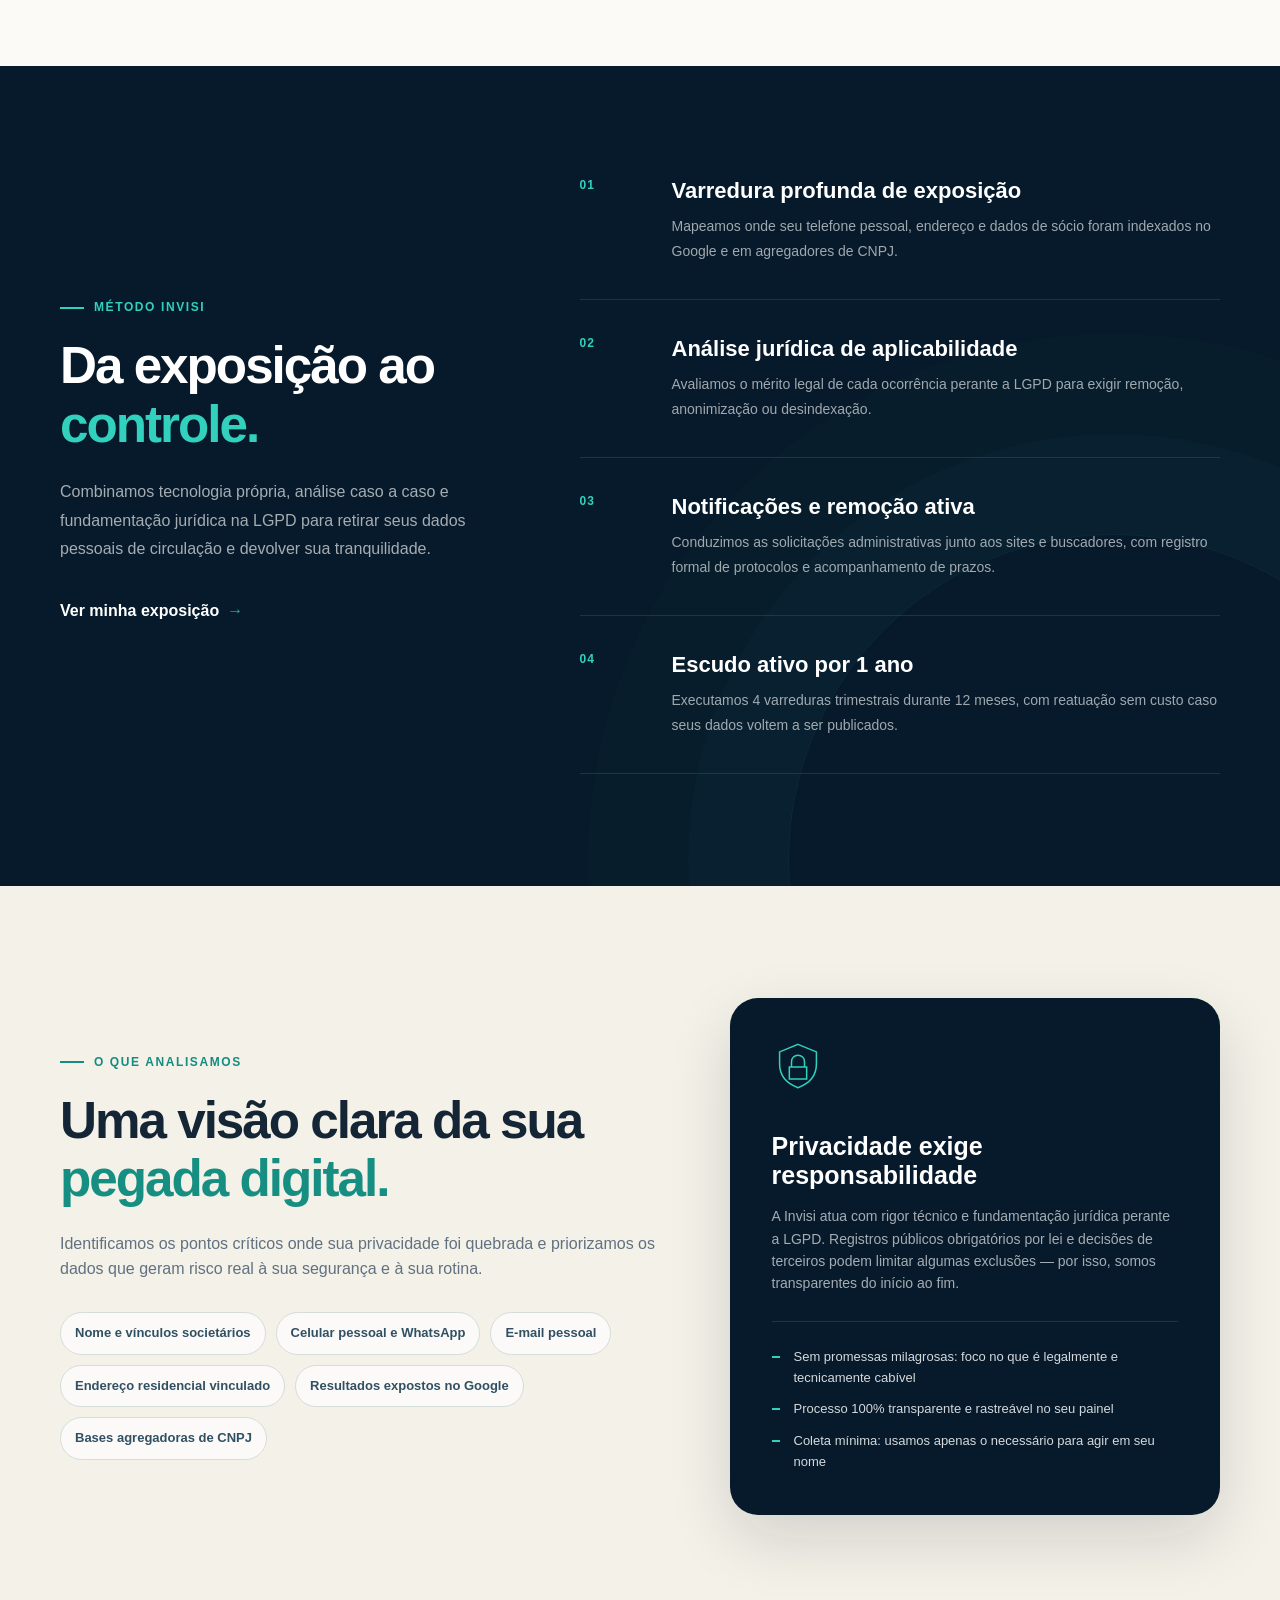
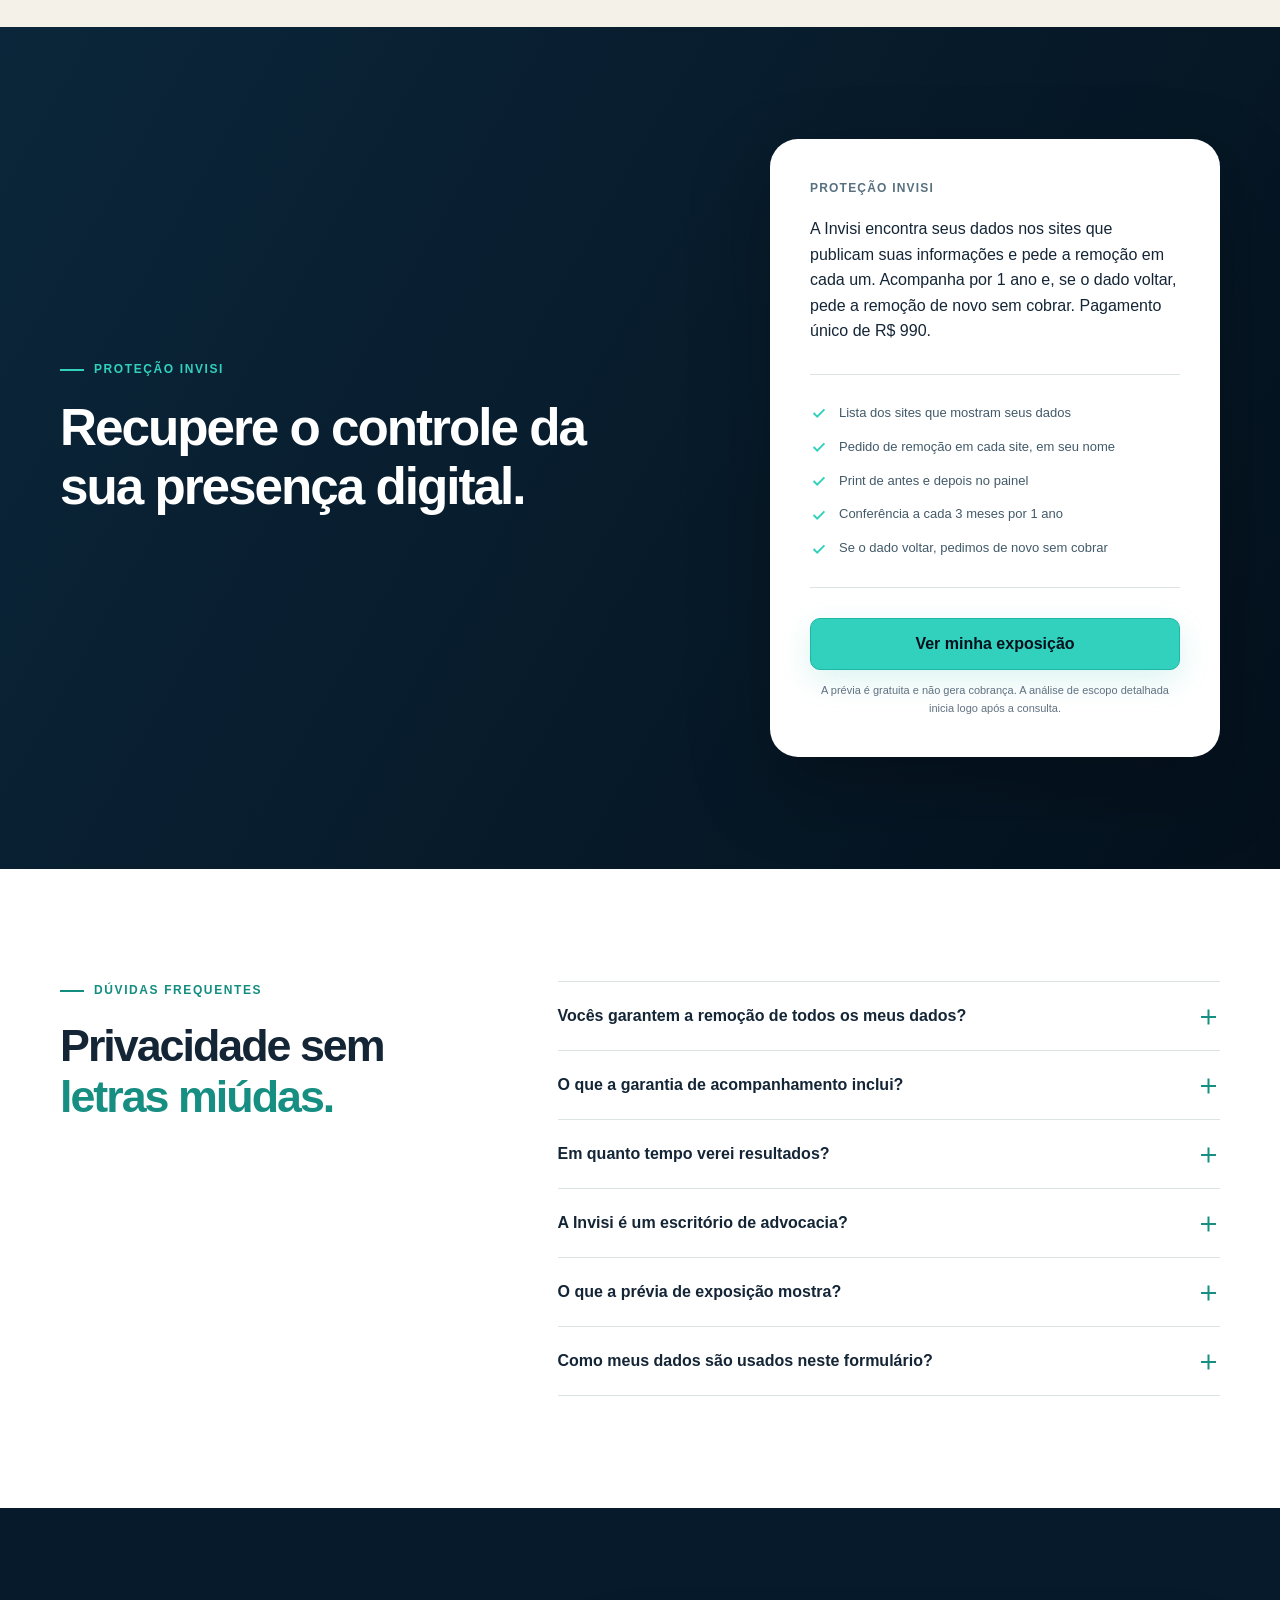
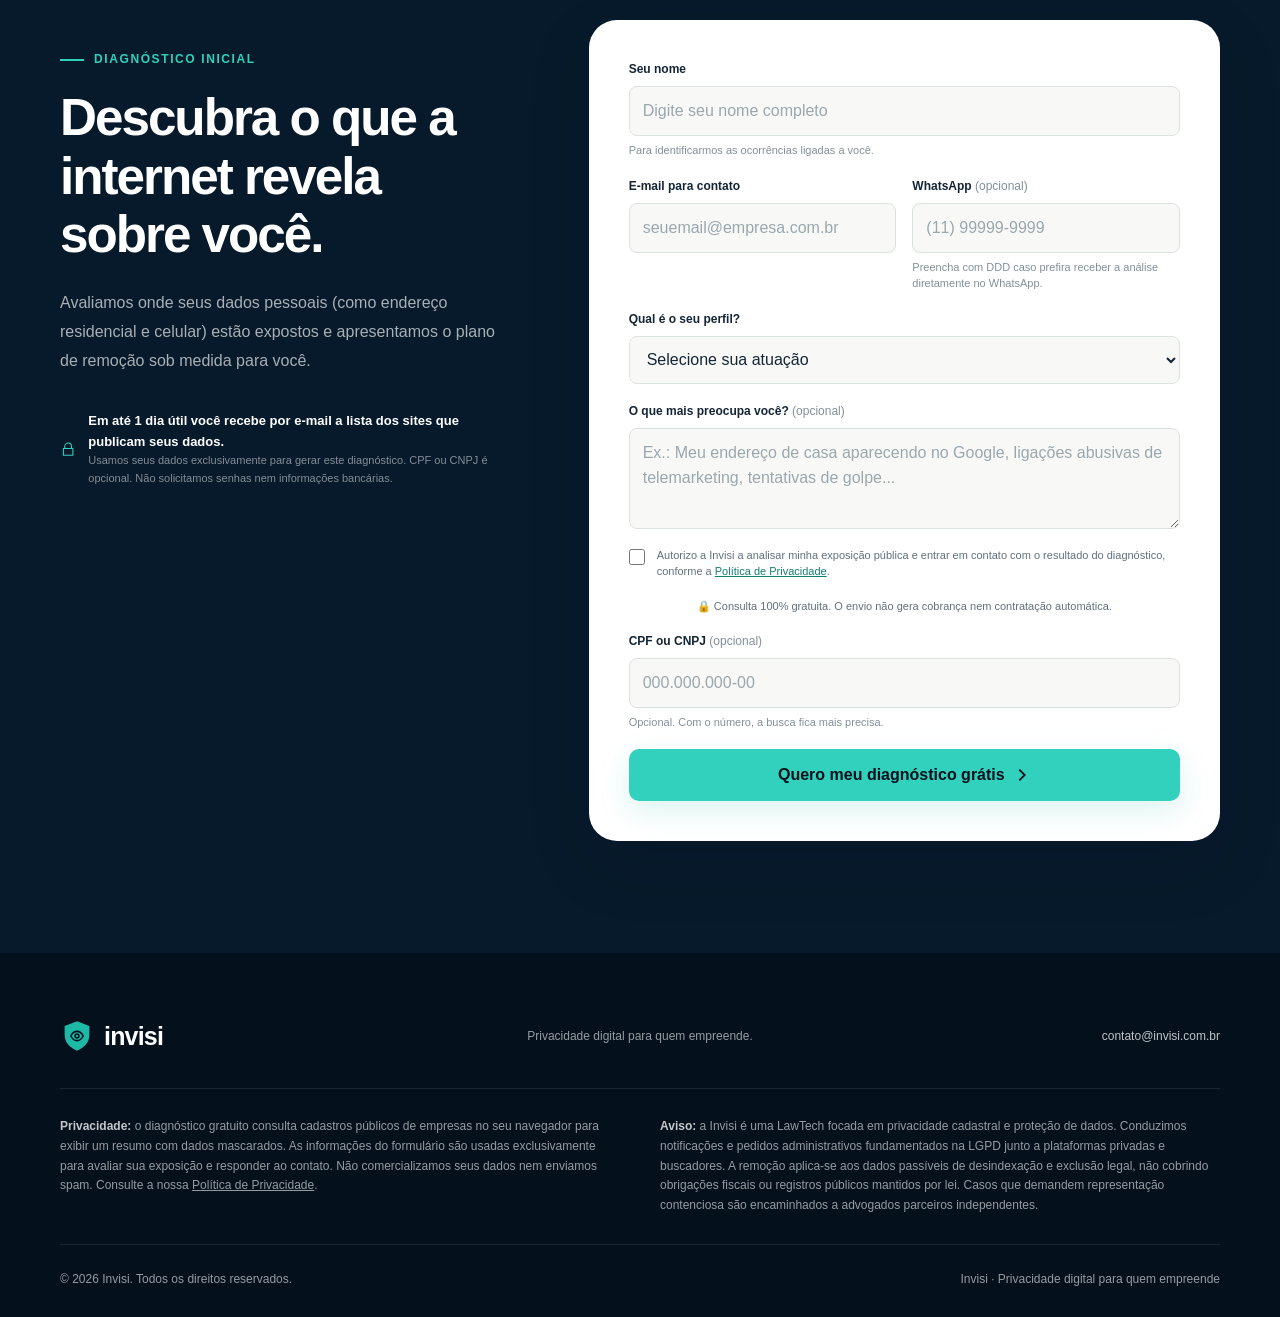
==== commit 2d3edce2: "Adia o pixel e o gtag até depois da primeira pintura e encurta o hero no celular. (#35) A prévia pas" ====
--- a/index.html
+++ b/index.html
@@ -2,34 +2,6 @@
 <html lang="pt-BR">
   <head>
     <meta charset="UTF-8" />
-    <!-- Google tag (gtag.js) -->
-    <script
-      async
-      src="https://www.googletagmanager.com/gtag/js?id=G-NJHBCVJHD8"
-    ></script>
-    <script>
-      window.dataLayer = window.dataLayer || [];
-      function gtag() {
-        dataLayer.push(arguments);
-      }
-      gtag("js", new Date());
-      gtag("config", "G-NJHBCVJHD8");
-    </script>
-    <!-- Meta Pixel Code -->
-    <script>
-      !function(f,b,e,v,n,t,s)
-      {if(f.fbq)return;n=f.fbq=function(){n.callMethod?
-      n.callMethod.apply(n,arguments):n.queue.push(arguments)};
-      if(!f._fbq)f._fbq=n;n.push=n;n.loaded=!0;n.version='2.0';
-      n.queue=[];t=b.createElement(e);t.async=!0;
-      t.src=v;s=b.getElementsByTagName(e)[0];
-      s.parentNode.insertBefore(t,s)}(window, document,'script',
-      'https://connect.facebook.net/en_US/fbevents.js');
-      fbq('set', 'autoConfig', false, '1470624634449778');
-      fbq('init', '1470624634449778');
-      fbq('track', 'PageView');
-    </script>
-    <!-- End Meta Pixel Code -->
     <meta name="viewport" content="width=device-width, initial-scale=1.0" />
     <meta
       name="description"
@@ -49,7 +21,7 @@
     <meta property="og:url" content="https://invisi.com.br/" />
     <link rel="canonical" href="https://invisi.com.br/" />
     <link rel="icon" href="favicon.svg" type="image/svg+xml" />
-    <link rel="stylesheet" href="styles.css?v=20261016-1" />
+    <link rel="stylesheet" href="styles.css?v=20261114-1" />
     <title>Invisi | Privacidade para quem empreende</title>
   </head>
   <body>
@@ -93,13 +65,13 @@
         <div class="hero-grid container">
           <div class="hero-copy reveal">
             <p class="eyebrow">
-              <span></span> Privacidade empresarial no Brasil
-            </p>
-            <h1>Sua empresa deve ser pública.<br /><em>Sua vida, não.</em></h1>
+              <span></span> Prévia gratuita
+            </p>
+            <h1>Seus dados estão expostos?</h1>
             <p class="hero-lead" data-mirror-lead>
-              Digite o nome completo no campo abaixo para verificar se seus
-              dados estão expostos ou sendo vendidos. Você decide se quer tratar
-              o que for cabível.
+              Digite o nome completo e veja se cadastros públicos mostram um
+              recorte seu. Se quiser seguir, peça a remoção só do que for
+              cabível — sem apagar tudo e sem aconselhamento jurídico.
             </p>
             <form
               class="mirror-form"
@@ -127,9 +99,8 @@
                 </button>
               </div>
               <p class="mirror-hint" id="mirror-hint">
-                Use só o seu nome completo. Ao continuar, você confirma que é o
-                seu nome e autoriza a consulta a cadastros públicos, com recorte
-                mascarado. Veja a
+                Só o seu nome. Ao continuar, você confirma que é o seu e
+                autoriza a consulta a cadastros públicos, com recorte mascarado.
                 <a href="privacidade.html">Política de Privacidade</a>.
               </p>
               <p class="mirror-error" data-mirror-error role="alert" hidden></p>
@@ -349,176 +320,7 @@
         </div>
       </section>
 
-      <!--
-        BACKUP — copys originais do Bloco 2 (method, scope, offer) antes da atualização.
-        Para reverter: apague o bloco ativo abaixo (de <section class="method section"> até o </section> da offer) e descomente este trecho.
-      <section class="method section" id="como-funciona">
-        <div class="container method-grid">
-          <div class="method-intro reveal">
-            <p class="eyebrow"><span></span> Método Invisi</p>
-            <h2>Da exposição ao <em>controle.</em></h2>
-            <p>
-              Combinamos tecnologia, análise e um processo orientado pelos
-              direitos previstos na LGPD para tratar cada ocorrência de forma
-              responsável.
-            </p>
-            <a class="text-link light" href="#espelho"
-              >Ver minha exposição <span aria-hidden="true">→</span></a
-            >
-          </div>
-
-          <ol class="steps-list">
-            <li class="reveal">
-              <span>01</span>
-              <div>
-                <h3>Varredura de exposição</h3>
-                <p>
-                  Mapeamos referências aos seus dados pessoais em buscadores e
-                  fontes online relevantes.
-                </p>
-              </div>
-            </li>
-            <li class="reveal">
-              <span>02</span>
-              <div>
-                <h3>Análise de aplicabilidade</h3>
-                <p>
-                  Classificamos as ocorrências e avaliamos quais medidas são
-                  cabíveis em cada fonte.
-                </p>
-              </div>
-            </li>
-            <li class="reveal">
-              <span>03</span>
-              <div>
-                <h3>Solicitações e acompanhamento</h3>
-                <p>
-                  Conduzimos pedidos elegíveis, registramos respostas e
-                  acompanhamos o andamento.
-                </p>
-              </div>
-            </li>
-            <li class="reveal">
-              <span>04</span>
-              <div>
-                <h3>Acompanhamento definido</h3>
-                <p>
-                  Durante 1 ano, fazemos quatro verificações trimestrais das
-                  ocorrências tratadas no diagnóstico inicial.
-                </p>
-              </div>
-            </li>
-          </ol>
-        </div>
-      </section>
-
-      <section class="scope section">
-        <div class="container scope-grid">
-          <div class="scope-panel reveal">
-            <p class="eyebrow dark"><span></span> O que analisamos</p>
-            <h2>Uma visão clara da sua <em>pegada digital.</em></h2>
-            <p>
-              O diagnóstico prioriza dados que possam ampliar riscos à sua
-              privacidade pessoal.
-            </p>
-            <div class="scope-tags">
-              <span>Nome e vínculos</span>
-              <span>Telefone pessoal</span>
-              <span>E-mail exposto</span>
-              <span>Endereço associado</span>
-              <span>Resultados em buscadores</span>
-              <span>Bases agregadoras</span>
-            </div>
-          </div>
-          <aside class="principles-card reveal">
-            <svg viewBox="0 0 48 48" aria-hidden="true">
-              <path
-                d="M24 4 41 11v11c0 11.2-6.7 18.3-17 22-10.3-3.7-17-10.8-17-22V11l17-7Z"
-              />
-              <path d="M18 25v-5a6 6 0 0 1 12 0v5m-14 0h16v11H16z" />
-            </svg>
-            <h3>Privacidade exige responsabilidade</h3>
-            <p>
-              A Invisi atua apenas sobre medidas técnica e juridicamente
-              aplicáveis. Registros públicos, obrigações legais e decisões de
-              terceiros podem limitar uma remoção.
-            </p>
-            <ul>
-              <li>Sem promessas impossíveis</li>
-              <li>Processo rastreável</li>
-              <li>Coleta mínima de dados</li>
-            </ul>
-          </aside>
-        </div>
-      </section>
-
-      <section class="offer section" id="garantia">
-        <div class="container offer-grid">
-          <div class="offer-copy reveal">
-            <p class="eyebrow"><span></span> Proteção Invisi</p>
-            <h2>Recupere o controle da sua presença digital.</h2>
-            <p>Diagnóstico, atuação e acompanhamento em um único serviço.</p>
-            <div class="guarantee-callout">
-              <span class="guarantee-icon">1</span>
-              <div>
-                <strong>Garantia de acompanhamento por 1 ano</strong>
-                <p>
-                  Após o relatório inicial, fazemos quatro revisões trimestrais
-                  do que entrou no escopo. Se algo reaparecer, analisamos de
-                  novo e reapresentamos os pedidos que ainda forem cabíveis, sem
-                  cobrança extra. A garantia cobre execução e acompanhamento —
-                  não decisões de terceiros nem a remoção de todos os dados da
-                  internet.
-                </p>
-              </div>
-            </div>
-          </div>
-
-          <div class="price-card reveal">
-            <p>Proteção Invisi</p>
-            <ul>
-              <li>
-                <svg viewBox="0 0 20 20" aria-hidden="true">
-                  <path d="m4 10 4 4 8-8" /></svg
-                >Diagnóstico de exposição
-              </li>
-              <li>
-                <svg viewBox="0 0 20 20" aria-hidden="true">
-                  <path d="m4 10 4 4 8-8" /></svg
-                >Análise individual das ocorrências
-              </li>
-              <li>
-                <svg viewBox="0 0 20 20" aria-hidden="true">
-                  <path d="m4 10 4 4 8-8" /></svg
-                >Solicitações elegíveis de tratamento
-              </li>
-              <li>
-                <svg viewBox="0 0 20 20" aria-hidden="true">
-                  <path d="m4 10 4 4 8-8" /></svg
-                >Acompanhamento documentado
-              </li>
-              <li>
-                <svg viewBox="0 0 20 20" aria-hidden="true">
-                  <path d="m4 10 4 4 8-8" /></svg
-                >4 verificações trimestrais em 1 ano
-              </li>
-            </ul>
-            <p class="price-scope">
-              Após a avaliação inicial, você recebe o escopo com as fontes e
-              ocorrências incluídas, os limites do atendimento e o prazo
-              estimado. A contratação só ocorre após sua aprovação.
-            </p>
-            <a class="button button-full" href="#espelho"
-              >Ver minha exposição</a
-            >
-            <p class="price-note">
-              A prévia não gera cobrança. A avaliação de escopo começa depois do
-              contato.
-            </p>
-          </div>
-        </div>
-      </section>
-      -->
+      
 
       <section class="method section" id="como-funciona">
         <div class="container method-grid">
@@ -681,262 +483,7 @@
         </div>
       </section>
 
-      <!--
-        BACKUP — copys originais do Bloco 3 (faq, contact) antes da atualização.
-        Para reverter: apague o bloco ativo abaixo (de <section class="faq section"> até o </section> da contact) e descomente este trecho.
-      <section class="faq section">
-        <div class="container faq-grid">
-          <div class="section-heading reveal">
-            <p class="eyebrow dark"><span></span> Dúvidas frequentes</p>
-            <h2>Privacidade sem <em>letras miúdas.</em></h2>
-          </div>
-          <div class="accordion" data-accordion>
-            <details class="reveal">
-              <summary>
-                Vocês garantem a remoção de todos os meus dados?<span></span>
-              </summary>
-              <p>
-                Não. Remoção depende da fonte, da finalidade, de obrigações
-                legais e da decisão de terceiros. O que garantimos é executar e
-                acompanhar as medidas elegíveis do escopo.
-              </p>
-            </details>
-            <details class="reveal">
-              <summary>
-                O que a garantia de acompanhamento inclui?<span></span>
-              </summary>
-              <p>
-                Inclui revisões das URLs e ocorrências registradas no relatório
-                inicial aos 3, 6, 9 e 12 meses. Se uma delas reaparecer, fazemos
-                uma nova análise e reapresentamos os pedidos que continuarem
-                aplicáveis, sem cobrança adicional. Novas fontes ou situações
-                que não faziam parte do diagnóstico inicial são avaliadas
-                separadamente.
-              </p>
-            </details>
-            <details class="reveal">
-              <summary>Em quanto tempo verei resultados?<span></span></summary>
-              <p>
-                Cada plataforma possui prazos e critérios próprios. Após o
-                diagnóstico, apresentamos as ocorrências e acompanhamos as
-                respostas, mantendo você informado sobre o andamento.
-              </p>
-            </details>
-            <details class="reveal">
-              <summary>
-                A Invisi é um escritório de advocacia?<span></span>
-              </summary>
-              <p>
-                Não. A Invisi é uma empresa de tecnologia e serviços de
-                privacidade. Casos que exijam atuação jurídica especializada
-                podem demandar encaminhamento a profissional habilitado.
-              </p>
-            </details>
-            <details class="reveal">
-              <summary>
-                O que a prévia de exposição mostra?<span></span>
-              </summary>
-              <p>
-                A prévia usa o nome que você digitou para consultar cadastros
-                públicos de sócio e CNPJ. Se achar telefone, e-mail, endereço ou
-                documento, mostra o recorte mascarado — incompleto. Sem CPF nem
-                CNPJ. Se não achar, dizemos que não achou. Diagnóstico, pedidos
-                cabíveis e acompanhamento de 1 ano começam depois do contato.
-              </p>
-            </details>
-            <details class="reveal">
-              <summary>
-                Como meus dados são usados neste formulário?<span></span>
-              </summary>
-              <p>
-                Os dados informados são usados para avaliar esta solicitação e
-                responder ao contato. O WhatsApp é opcional. Não envie CPF,
-                documentos, senhas ou dados financeiros neste formulário.
-              </p>
-            </details>
-          </div>
-        </div>
-      </section>
-
-      <section class="contact section" id="diagnostico">
-        <div class="container contact-grid">
-          <div class="contact-copy reveal">
-            <p class="eyebrow"><span></span> Diagnóstico inicial</p>
-            <h2 data-contact-title>
-              Descubra o que a internet revela sobre você.
-            </h2>
-            <p data-contact-text>
-              Após o envio, faremos uma avaliação inicial da demanda e
-              entraremos em contato para confirmar o escopo e os próximos
-              passos.
-            </p>
-            <div class="confidential-note">
-              <svg viewBox="0 0 24 24" aria-hidden="true">
-                <path d="M7 11V8a5 5 0 0 1 10 0v3m-12 0h14v10H5z" />
-              </svg>
-              <span
-                ><strong>Dados usados somente para esta solicitação</strong
-                ><small
-                  >Não envie CPF, documentos, senhas ou dados
-                  financeiros.</small
-                ></span
-              >
-            </div>
-          </div>
-
-          <form
-            class="lead-form reveal"
-            action="https://api.web3forms.com/submit"
-            method="POST"
-            data-lead-form
-          >
-            <input
-              type="hidden"
-              name="access_key"
-              value="158390c0-432f-4ec7-aab9-e640e631f481"
-            />
-            <input
-              type="hidden"
-              name="subject"
-              value="Novo lead da landing page Invisi"
-            />
-            <input
-              type="hidden"
-              name="redirect"
-              value="https://invisi.com.br/obrigado.html"
-            />
-            <input type="hidden" name="from_name" value="Invisi" />
-            <input
-              type="checkbox"
-              name="botcheck"
-              class="honeypot"
-              style="display: none"
-              tabindex="-1"
-              autocomplete="off"
-              aria-hidden="true"
-            />
-            <input
-              type="hidden"
-              name="Previa_exposicao"
-              value="Nao"
-              data-preview-field
-            />
-            <input
-              type="hidden"
-              name="Nome_consultado"
-              value=""
-              data-consulted-name
-            />
-            <input
-              type="hidden"
-              name="Campos_encontrados"
-              value=""
-              data-opened-paths
-            />
-            <input type="hidden" name="UTM_source" value="" />
-            <input type="hidden" name="UTM_medium" value="" />
-            <input type="hidden" name="UTM_campaign" value="" />
-            <input type="hidden" name="UTM_content" value="" />
-
-            <div class="field full-field">
-              <label for="nome">Seu nome</label>
-              <input
-                id="nome"
-                name="Nome"
-                type="text"
-                autocomplete="name"
-                placeholder="Nome e sobrenome"
-                aria-describedby="nome-ajuda"
-                required
-              />
-              <p class="field-hint" id="nome-ajuda">
-                Para falarmos com você. Não envie CPF nem documento.
-              </p>
-            </div>
-            <div class="form-row">
-              <div class="field">
-                <label for="email">E-mail para retorno</label>
-                <input
-                  id="email"
-                  name="Email"
-                  type="email"
-                  autocomplete="email"
-                  placeholder="voce@empresa.com.br"
-                  required
-                />
-              </div>
-              <div class="field">
-                <label for="telefone">WhatsApp <span>(opcional)</span></label>
-                <input
-                  id="telefone"
-                  name="WhatsApp"
-                  type="tel"
-                  autocomplete="tel"
-                  inputmode="numeric"
-                  placeholder="(11) 99999-9999"
-                  maxlength="15"
-                  pattern="\([0-9]{2}\) [0-9]{5}-[0-9]{4}"
-                  title="Informe um celular brasileiro com DDD, no formato (11) 99999-9999"
-                  aria-describedby="telefone-ajuda"
-                  data-phone-mask
-                />
-                <p class="field-hint" id="telefone-ajuda">
-                  Celular com DDD, só se quiser retorno por WhatsApp.
-                </p>
-              </div>
-            </div>
-            <div class="field full-field">
-              <label for="perfil">Qual é o seu perfil?</label>
-              <select id="perfil" name="Perfil" required>
-                <option value="" selected disabled>Selecione uma opção</option>
-                <option>Empresário(a) ou sócio(a)</option>
-                <option>MEI</option>
-                <option>Executivo(a)</option>
-                <option>Profissional liberal</option>
-                <option>Outro</option>
-              </select>
-            </div>
-            <div class="field full-field">
-              <label for="preocupacao"
-                >O que mais preocupa você? <span>(opcional)</span></label
-              >
-              <textarea
-                id="preocupacao"
-                name="Preocupacao"
-                rows="3"
-                placeholder="Ex.: telefone pessoal aparecendo em resultados de busca"
-              ></textarea>
-            </div>
-            <label class="consent">
-              <input
-                type="checkbox"
-                name="Consentimento"
-                value="Aceito"
-                required
-              />
-              <span
-                >Autorizo a Invisi a usar estes dados para entrar em contato
-                sobre o diagnóstico, conforme a
-                <a href="privacidade.html" target="_blank" rel="noopener"
-                  >Política de Privacidade</a
-                >.</span
-              >
-            </label>
-            <p class="form-note">
-              O envio não gera cobrança nem contratação. Você receberá as
-              condições do serviço antes de decidir.
-            </p>
-            <button class="button button-full submit-button" type="submit">
-              <span>Pedir avaliação inicial</span>
-              <svg viewBox="0 0 20 20" aria-hidden="true">
-                <path d="m7 4 6 6-6 6" />
-              </svg>
-            </button>
-            <p class="form-status" role="status" aria-live="polite"></p>
-          </form>
-        </div>
-      </section>
-      -->
+      
 
       <section class="faq section">
         <div class="container faq-grid">
@@ -1230,53 +777,7 @@
       </section>
     </main>
 
-    <!--
-      BACKUP — rodapé original antes da atualização (Bloco 3).
-      Para reverter: apague o <footer> ativo abaixo e descomente este trecho.
-    <footer class="site-footer">
-      <div class="container footer-top">
-        <a
-          class="brand footer-brand"
-          href="#inicio"
-          aria-label="Invisi, voltar ao início"
-        >
-          <svg class="brand-mark" viewBox="0 0 44 44" aria-hidden="true">
-            <path
-              d="M22 3 38 9v11c0 10.4-6.5 17.2-16 21C12.5 37.2 6 30.4 6 20V9l16-6Z"
-            />
-            <path d="M14 22s3-6 8-6 8 6 8 6-3 6-8 6-8-6-8-6Z" />
-            <circle cx="22" cy="22" r="2.5" />
-          </svg>
-          <span>invisi</span>
-        </a>
-        <p>Privacidade para quem move negócios.</p>
-        <a href="mailto:contato@invisi.com.br">contato@invisi.com.br</a>
-      </div>
-      <div class="container privacy-text">
-        <p>
-          <strong>Privacidade:</strong> a prévia usa o nome informado para
-          consultar cadastros públicos de empresa no seu navegador e mostrar um
-          recorte mascarado. Os dados do formulário são usados para avaliar a
-          solicitação e responder ao contato. Não vendemos essas informações.
-          Consulte a
-          <a href="privacidade.html">Política de Privacidade completa</a>.
-        </p>
-        <p>
-          <strong>Aviso:</strong> a Invisi não é um escritório de advocacia e
-          não garante a eliminação universal de informações legítimas, registros
-          públicos ou conteúdos mantidos por obrigação legal. A aplicabilidade
-          de cada solicitação depende da análise da fonte e do contexto.
-        </p>
-      </div>
-      <div class="container footer-bottom">
-        <span
-          >© <span data-year>2026</span> Invisi. Todos os direitos
-          reservados.</span
-        >
-        <span>Invisi · Privacidade digital para quem empreende</span>
-      </div>
-    </footer>
-    -->
+    
 
     <footer class="site-footer">
       <div class="container footer-top">
@@ -1325,142 +826,7 @@
       </div>
     </footer>
 
-    <!--
-      BACKUP — modal #avaliacao-inicial original antes da atualização (Bloco 3).
-      Para reverter: apague o <dialog> ativo abaixo e descomente este trecho.
-    <dialog
-      class="intent-dialog"
-      id="avaliacao-inicial"
-      role="dialog"
-      aria-modal="true"
-      aria-labelledby="intent-title"
-      aria-describedby="intent-desc"
-    >
-      <div class="intent-panel">
-        <button
-          class="intent-close"
-          type="button"
-          data-intent-close
-          aria-label="Fechar"
-        >
-          <span aria-hidden="true">&times;</span>
-        </button>
-        <p class="eyebrow dark"><span></span> Avaliação inicial</p>
-        <h2 id="intent-title">Confirme o contato para seguir</h2>
-        <p id="intent-desc">
-          Precisamos de e-mail e WhatsApp para retornar. O pedido entra na fila
-          de análise. Não há cobrança agora e o envio não inicia contratação.
-        </p>
-        <form
-          class="intent-form"
-          action="https://api.web3forms.com/submit"
-          method="POST"
-          data-intent-form
-        >
-          <input
-            type="hidden"
-            name="access_key"
-            value="158390c0-432f-4ec7-aab9-e640e631f481"
-          />
-          <input
-            type="hidden"
-            name="subject"
-            value="Novo lead da landing page Invisi"
-          />
-          <input
-            type="hidden"
-            name="redirect"
-            value="https://invisi.com.br/obrigado.html"
-          />
-          <input type="hidden" name="from_name" value="Invisi" />
-          <input
-            type="checkbox"
-            name="botcheck"
-            class="honeypot"
-            style="display: none"
-            tabindex="-1"
-            autocomplete="off"
-            aria-hidden="true"
-          />
-          <input type="hidden" name="Nome" value="" data-intent-name />
-          <input type="hidden" name="Origem" value="Modal de intencao" />
-          <input
-            type="hidden"
-            name="Previa_exposicao"
-            value="Nao"
-            data-intent-preview
-          />
-          <input
-            type="hidden"
-            name="Nome_consultado"
-            value=""
-            data-intent-consulted
-          />
-          <input
-            type="hidden"
-            name="Campos_encontrados"
-            value=""
-            data-intent-paths
-          />
-          <input type="hidden" name="Intencao" value="" data-intent-signal />
-          <input type="hidden" name="Campo_alvo" value="" data-intent-target />
-          <input type="hidden" name="UTM_source" value="" />
-          <input type="hidden" name="UTM_medium" value="" />
-          <input type="hidden" name="UTM_campaign" value="" />
-          <input type="hidden" name="UTM_content" value="" />
-
-          <div class="field">
-            <label for="intent-email">E-mail</label>
-            <input
-              id="intent-email"
-              name="Email"
-              type="email"
-              autocomplete="email"
-              placeholder="voce@empresa.com.br"
-              required
-            />
-          </div>
-          <div class="field">
-            <label for="intent-telefone">Telefone / WhatsApp</label>
-            <input
-              id="intent-telefone"
-              name="WhatsApp"
-              type="tel"
-              autocomplete="tel"
-              inputmode="numeric"
-              placeholder="(11) 99999-9999"
-              maxlength="15"
-              pattern="\([0-9]{2}\) [0-9]{5}-[0-9]{4}"
-              title="Informe um celular brasileiro com DDD, no formato (11) 99999-9999"
-              aria-describedby="intent-telefone-ajuda"
-              data-phone-mask
-              required
-            />
-            <p class="field-hint" id="intent-telefone-ajuda">
-              Celular com DDD. É por aqui que avisamos a fila.
-            </p>
-          </div>
-          <p class="form-note">
-            Não pedimos CPF. Ao enviar, você autoriza a Invisi a usar estes
-            dados para retornar sobre a avaliação, conforme a
-            <a href="privacidade.html" target="_blank" rel="noopener"
-              >Política de Privacidade</a
-            >.
-          </p>
-          <button class="button button-full submit-button" type="submit">
-            <span>Enviar e entrar na fila</span>
-            <svg viewBox="0 0 20 20" aria-hidden="true">
-              <path d="m7 4 6 6-6 6" />
-            </svg>
-          </button>
-          <p class="form-status" role="status" aria-live="polite"></p>
-          <a class="intent-fallback" href="#diagnostico" data-intent-fallback
-            >Prefere o formulário completo?</a
-          >
-        </form>
-      </div>
-    </dialog>
-    -->
+    
 
     <dialog
       class="intent-dialog"
@@ -1648,10 +1014,75 @@
       </div>
     </dialog>
 
+    <script>
+      (function (w, d) {
+        if (w.fbq) return;
+        var n = (w.fbq = function () {
+          n.callMethod
+            ? n.callMethod.apply(n, arguments)
+            : n.queue.push(arguments);
+        });
+        if (!w._fbq) w._fbq = n;
+        n.push = n;
+        n.loaded = !0;
+        n.version = "2.0";
+        n.queue = [];
+        fbq('set', 'autoConfig', false, '1470624634449778');
+        fbq('init', '1470624634449778');
+        fbq('track', 'PageView');
+
+        var started = false;
+        function loadTags() {
+          if (started) return;
+          started = true;
+          var first = d.getElementsByTagName("script")[0];
+          var pixel = d.createElement("script");
+          pixel.async = true;
+          pixel.src = "https://connect.facebook.net/en_US/fbevents.js";
+          first.parentNode.insertBefore(pixel, first);
+
+          w.dataLayer = w.dataLayer || [];
+          w.gtag = function () {
+            w.dataLayer.push(arguments);
+          };
+          w.gtag("js", new Date());
+          w.gtag("config", "G-NJHBCVJHD8");
+          var ga = d.createElement("script");
+          ga.async = true;
+          ga.src =
+            "https://www.googletagmanager.com/gtag/js?id=G-NJHBCVJHD8";
+          first.parentNode.insertBefore(ga, first);
+        }
+
+        function afterPaint() {
+          var frames = 0;
+          function step() {
+            frames += 1;
+            if (frames < 2) {
+              w.requestAnimationFrame(step);
+              return;
+            }
+            if (typeof w.requestIdleCallback === "function") {
+              w.requestIdleCallback(loadTags, { timeout: 1500 });
+            } else {
+              w.setTimeout(loadTags, 1);
+            }
+          }
+          if (typeof w.requestAnimationFrame === "function") {
+            w.requestAnimationFrame(step);
+          } else {
+            loadTags();
+          }
+        }
+
+        if (d.readyState === "complete") afterPaint();
+        else w.addEventListener("load", afterPaint);
+      })(window, document);
+    </script>
     <script src="meta.js?v=20261110-2" defer></script>
     <script src="funil.js?v=20261114-1" defer></script>
-    <script src="leads.js?v=20261110-3" defer></script>
-    <script src="script.js?v=20261110-3" defer></script>
+    <script src="leads.js?v=20261114-1" defer></script>
+    <script src="script.js?v=20261114-1" defer></script>
     <script src="espelho.js?v=20261110-1" defer></script>
   </body>
 </html>
